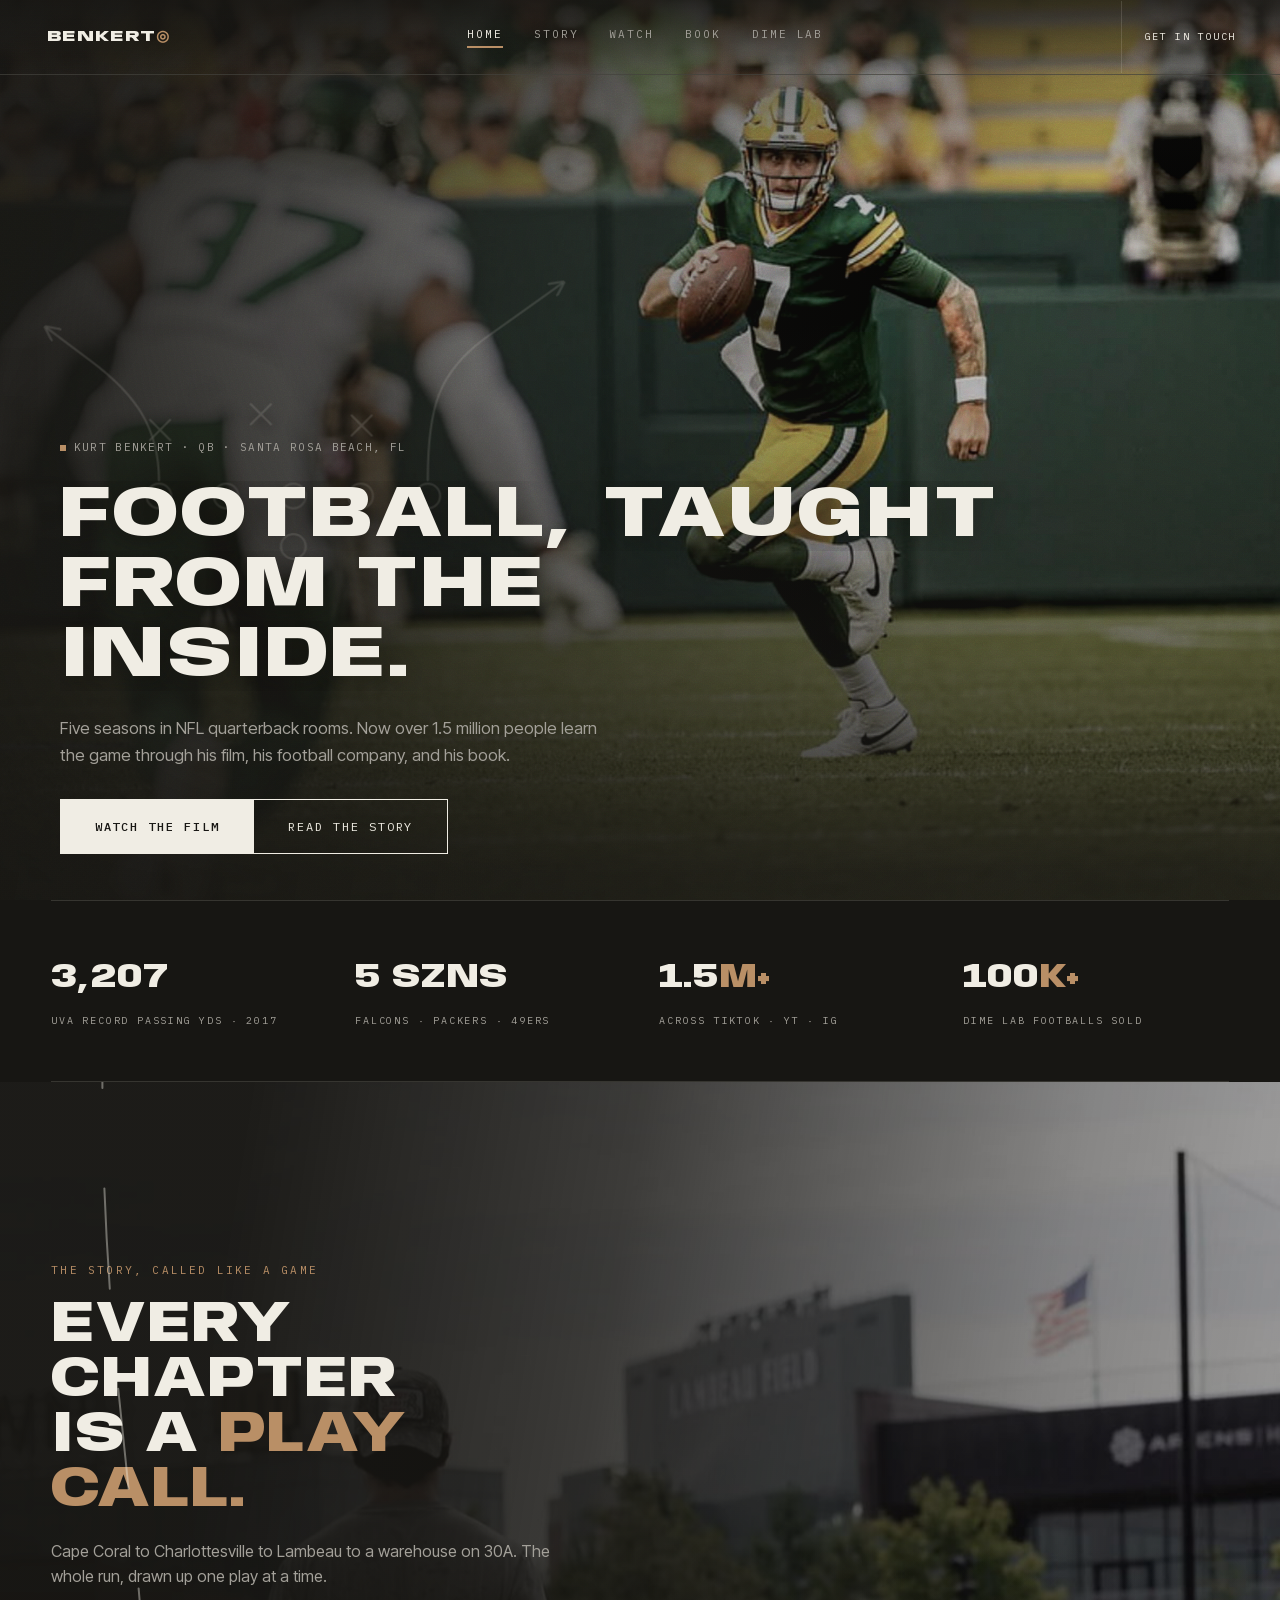
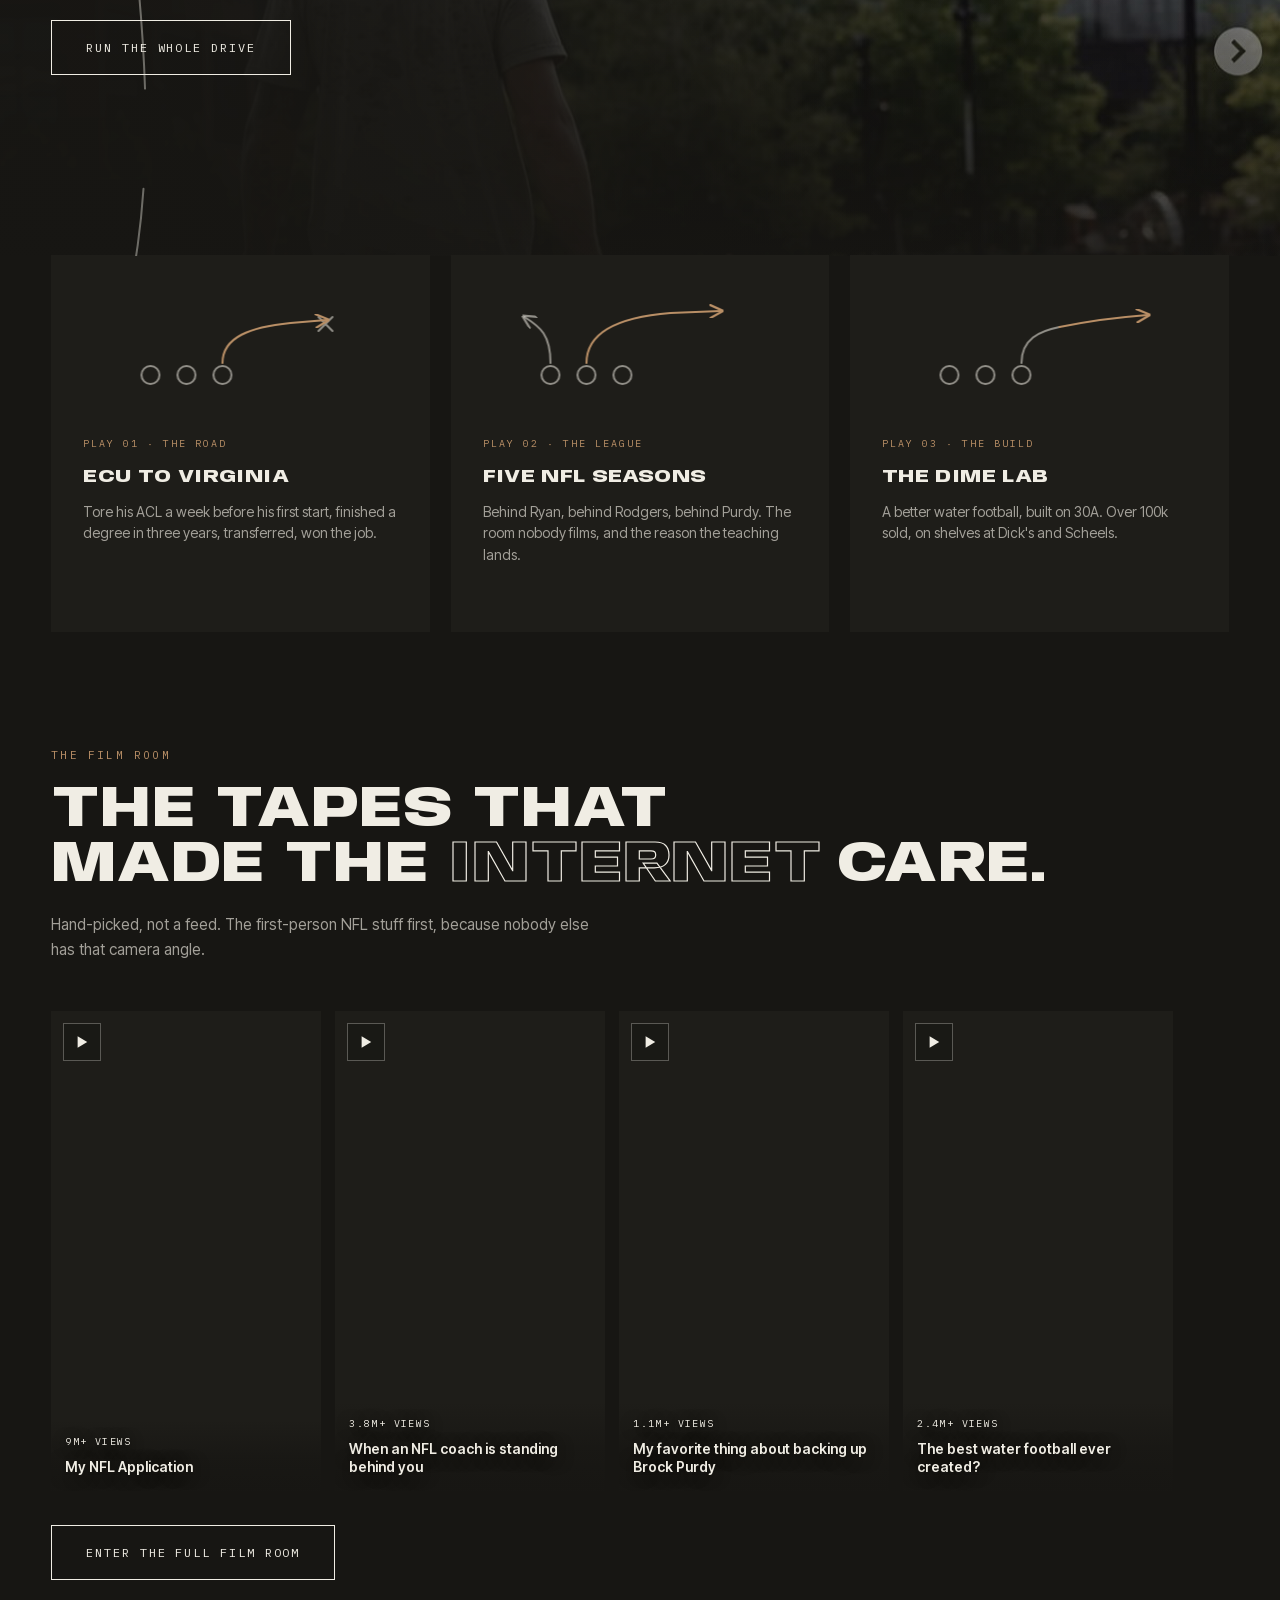
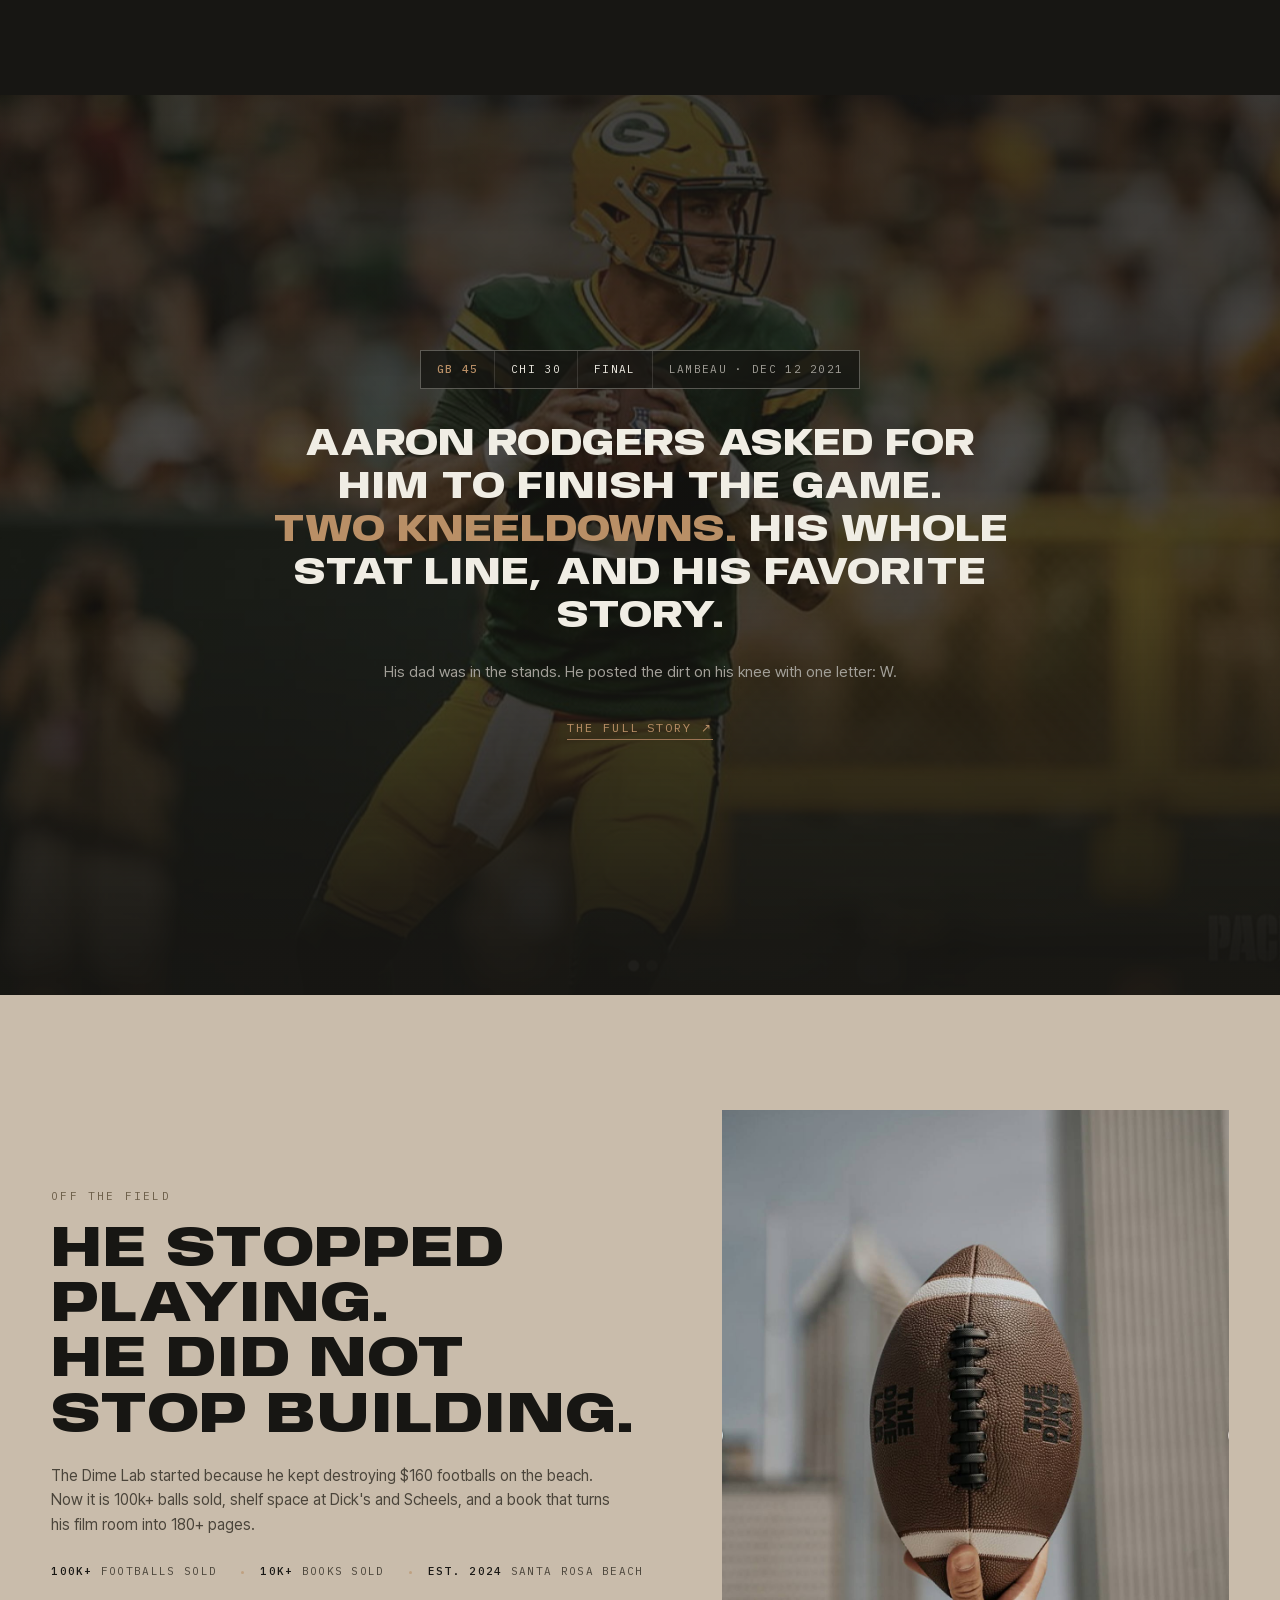
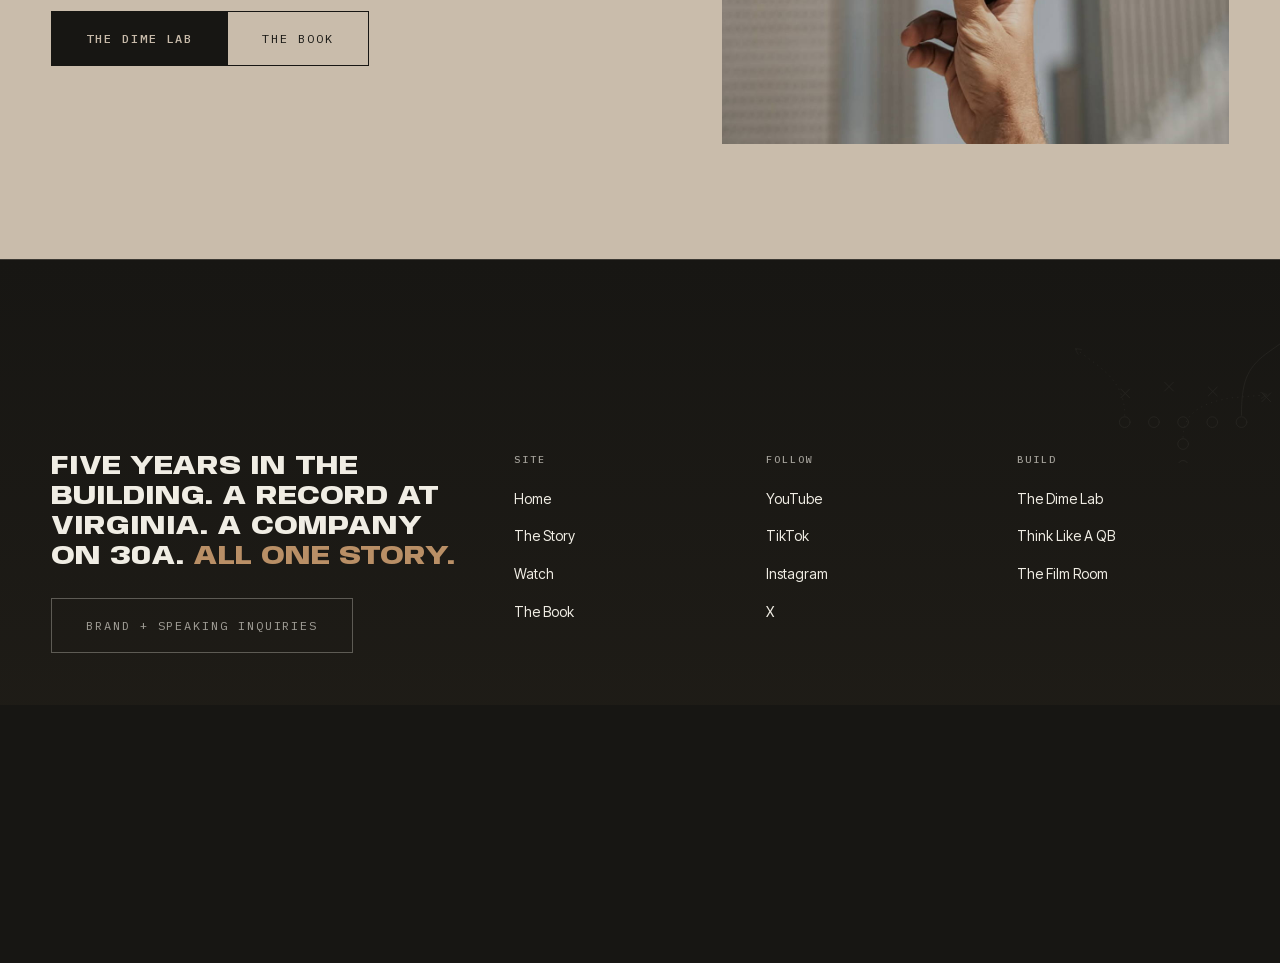
==== index.html @ 0acc965f "Initial commit: Kurt Benkert site Static site: home, story, watch, book, contact, dime-lab. Includes" ====
<!DOCTYPE html>
<html lang="en">
<head>
<meta charset="UTF-8">
<meta name="viewport" content="width=device-width, initial-scale=1.0">
<title>Kurt Benkert | Former NFL QB, Founder of The Dime Lab</title>
<meta name="description" content="Former NFL quarterback (Falcons, Packers, 49ers), founder of The Dime Lab, author of Think Like a Quarterback. Football, taught from the inside.">
<link rel="canonical" href="https://kurtbenkert.com/">
<meta property="og:type" content="website">
<meta property="og:site_name" content="Kurt Benkert">
<meta property="og:title" content="Kurt Benkert | Former NFL QB, Founder of The Dime Lab">
<meta property="og:description" content="Former NFL quarterback (Falcons, Packers, 49ers), founder of The Dime Lab, author of Think Like a Quarterback. Football, taught from the inside.">
<meta property="og:url" content="https://kurtbenkert.com/">
<meta property="og:image" content="https://kurtbenkert.com/img/packers-lambeau.jpg">
<meta name="twitter:card" content="summary_large_image">
<meta name="twitter:title" content="Kurt Benkert | Former NFL QB, Founder of The Dime Lab">
<meta name="twitter:description" content="Former NFL quarterback (Falcons, Packers, 49ers), founder of The Dime Lab, author of Think Like a Quarterback. Football, taught from the inside.">
<meta name="twitter:image" content="https://kurtbenkert.com/img/packers-lambeau.jpg">
<link rel="icon" type="image/svg+xml" href="favicon.svg">
<link rel="preload" href="img/hero-packers.jpg" as="image" fetchpriority="high" media="(min-width:901px)">
<link rel="preload" href="img/hero-packers-1000.jpg" as="image" fetchpriority="high" media="(max-width:900px)">
<link rel="preload" href="fonts/Anybody-300-900.woff2" as="font" type="font/woff2" crossorigin>
<link rel="preload" href="fonts/InterTight-400-600.woff2" as="font" type="font/woff2" crossorigin>
<link rel="stylesheet" href="fonts/fonts.css">
<link rel="stylesheet" href="css/main.css">
<script type="application/ld+json">
{
  "@context": "https://schema.org",
  "@type": "Person",
  "name": "Kurt Benkert",
  "url": "https://kurtbenkert.com/",
  "image": "https://kurtbenkert.com/img/hero-packers.jpg",
  "jobTitle": "Founder, The Dime Lab",
  "description": "Former NFL quarterback (Falcons, Packers, 49ers), founder of The Dime Lab, author of Think Like a Quarterback, and football creator with over 1.5 million followers.",
  "birthDate": "1995-07-17",
  "alumniOf": [
    {"@type": "CollegeOrUniversity", "name": "University of Virginia"},
    {"@type": "CollegeOrUniversity", "name": "East Carolina University"}
  ],
  "worksFor": {"@type": "Organization", "name": "The Dime Lab", "url": "https://thedimelab.com"},
  "sameAs": [
    "https://www.youtube.com/@KurtBenkert",
    "https://www.tiktok.com/@kurtbenkert",
    "https://www.instagram.com/kurtbenkert",
    "https://x.com/KurtBenkert",
    "https://en.wikipedia.org/wiki/Kurt_Benkert"
  ]
}
</script>
</head>
<body>

<nav class="navbar">
  <div class="nav-shell">
    <a class="brand" href="index.html">BENKERT<span>&#9678;</span></a>
    <div class="links"><a href="index.html" class="on">Home</a><a href="story.html">Story</a><a href="watch.html">Watch</a><a href="book.html">Book</a><a href="dime-lab.html">Dime Lab</a></div>
    <a class="cta" href="contact.html">Get In Touch</a>
    <button class="nav-burger" type="button" aria-label="Open menu" aria-expanded="false" aria-controls="mobile-menu"><span class="bt">Menu</span><span class="bars"><span class="bl"></span><span class="bl"></span></span></button>
  </div>
</nav>
<div class="mobile-menu" id="mobile-menu" aria-hidden="true">
  <div class="mm-glow" aria-hidden="true"></div>
  <svg class="mm-plays" viewBox="0 0 600 460" fill="none" stroke="rgba(240,237,228,.9)" stroke-width="2" stroke-linecap="round" aria-hidden="true">
    <circle cx="120" cy="300" r="10"/><circle cx="168" cy="300" r="10"/><circle cx="216" cy="300" r="10"/><circle cx="264" cy="300" r="10"/><circle cx="216" cy="344" r="10"/>
    <path d="M112,236 l16,16 M128,236 l-16,16"/><path d="M204,222 l16,16 M220,222 l-16,16"/><path d="M304,244 l16,16 M320,244 l-16,16"/>
    <path d="M264,286 C264,222 276,192 318,164 L392,116" marker-end="url(#arr)"/>
    <path d="M120,286 C120,240 100,212 62,182" marker-end="url(#arr)" stroke-dasharray="1 10"/>
    <path d="M216,330 C216,282 258,262 320,254 L400,248" marker-end="url(#arr)" stroke-dasharray="1 10"/>
  </svg>
  <div class="mm-head" aria-hidden="true"></div>
  <nav class="mm-nav" aria-label="Mobile">
    <a class="mm-link on" href="index.html"><span class="mm-i" style="--i:0"><i class="no">01</i><span class="tx">Home</span><span class="ar">&#8599;</span></span></a>
    <a class="mm-link" href="story.html"><span class="mm-i" style="--i:1"><i class="no">02</i><span class="tx">Story</span><span class="ar">&#8599;</span></span></a>
    <a class="mm-link" href="watch.html"><span class="mm-i" style="--i:2"><i class="no">03</i><span class="tx">Watch</span><span class="ar">&#8599;</span></span></a>
    <a class="mm-link" href="book.html"><span class="mm-i" style="--i:3"><i class="no">04</i><span class="tx">Book</span><span class="ar">&#8599;</span></span></a>
    <a class="mm-link" href="dime-lab.html"><span class="mm-i" style="--i:4"><i class="no">05</i><span class="tx">Dime Lab</span><span class="ar">&#8599;</span></span></a>
    <a class="mm-link" href="contact.html"><span class="mm-i" style="--i:5"><i class="no">06</i><span class="tx">Contact</span><span class="ar">&#8599;</span></span></a>
  </nav>
  <div class="mm-foot">
    <a class="mm-cta" href="contact.html">Brand + Speaking Inquiries <span>&#8594;</span></a>
    <div class="mm-social"><a href="https://www.youtube.com/@KurtBenkert" target="_blank" rel="noopener">YouTube</a><a href="https://www.tiktok.com/@kurtbenkert" target="_blank" rel="noopener">TikTok</a><a href="https://www.instagram.com/kurtbenkert" target="_blank" rel="noopener">Instagram</a><a href="https://x.com/KurtBenkert" target="_blank" rel="noopener">X</a></div>
    <span class="mm-loc">Santa Rosa Beach, FL</span>
  </div>
</div>


<svg width="0" height="0" style="position:absolute;" aria-hidden="true">
  <defs>
    <marker id="arr" viewBox="0 0 10 10" refX="8" refY="5" markerWidth="7" markerHeight="7" orient="auto-start-reverse">
      <path d="M0,0 L10,5 L0,10" fill="none" stroke="rgba(240,237,228,.55)" stroke-width="1.6" stroke-linecap="round"/>
    </marker>
    <marker id="arrHi" viewBox="0 0 10 10" refX="8" refY="5" markerWidth="7" markerHeight="7" orient="auto-start-reverse">
      <path d="M0,0 L10,5 L0,10" fill="none" stroke="#B98F66" stroke-width="1.6" stroke-linecap="round"/>
    </marker>
    <g id="xo-field">
      <circle cx="180" cy="300" r="11"/><circle cx="240" cy="300" r="11"/><circle cx="300" cy="300" r="11"/><circle cx="360" cy="300" r="11"/><circle cx="420" cy="300" r="11"/>
      <circle cx="300" cy="345" r="11"/><circle cx="300" cy="390" r="11"/>
      <path d="M172,232 l18,18 M190,232 l-18,18"/>
      <path d="M262,218 l18,18 M280,218 l-18,18"/>
      <path d="M352,228 l18,18 M370,228 l-18,18"/>
      <path d="M462,240 l18,18 M480,240 l-18,18"/>
      <path d="M562,180 l18,18 M580,180 l-18,18"/>
      <path d="M420,286 C420,220 430,190 470,160 L540,110" marker-end="url(#arr)"/>
      <path d="M180,286 C180,240 160,210 120,180 L80,150" marker-end="url(#arr)" stroke-dasharray="1 10"/>
      <path d="M300,331 C300,280 340,260 400,250 L470,244" marker-end="url(#arr)" stroke-dasharray="1 10"/>
    </g>
  </defs>
</svg>

<main>
<section class="hero home">
  <div class="bg"></div>
  <div class="scrim"></div>
  <div class="grain" aria-hidden="true"></div>
  
<svg class="plays" viewBox="0 0 1200 700" preserveAspectRatio="xMinYMid slice" fill="none" stroke="rgba(240,237,228,.55)" stroke-width="2" stroke-linecap="round" aria-hidden="true">
  <g opacity=".6" transform="translate(-40,150) scale(1.05)">
    <circle class="draw-o" style="animation-delay:.5s" cx="180" cy="300" r="11"/>
    <circle class="draw-o" style="animation-delay:.58s" cx="240" cy="300" r="11"/>
    <circle class="draw-o" style="animation-delay:.66s" cx="300" cy="300" r="11"/>
    <circle class="draw-o" style="animation-delay:.74s" cx="360" cy="300" r="11"/>
    <circle class="draw-o" style="animation-delay:.82s" cx="420" cy="300" r="11"/>
    <circle class="draw-o" style="animation-delay:.9s" cx="300" cy="345" r="11"/>
    <g class="draw-x" style="animation-delay:1s"><path pathLength="1" style="animation-delay:1s" d="M172,232 l18,18 M190,232 l-18,18"/></g>
    <g class="draw-x"><path pathLength="1" style="animation-delay:1.08s" d="M262,218 l18,18 M280,218 l-18,18"/></g>
    <g class="draw-x"><path pathLength="1" style="animation-delay:1.16s" d="M352,228 l18,18 M370,228 l-18,18"/></g>
    <path class="draw-rt" pathLength="1" style="animation-delay:1.25s" d="M420,286 C420,220 430,190 470,160 L540,110" marker-end="url(#arr)"/>
    <path class="draw-rt" pathLength="1" style="animation-delay:1.45s" d="M180,286 C180,240 160,210 120,180 L80,150" marker-end="url(#arr)" stroke-dasharray="1 0"/>
  </g>
</svg>
  <div class="inner">
    <div class="kicker-row chip-row fade-in d1">
      <span class="chip live"><span class="dot"></span> KURT BENKERT &middot; QB &middot; SANTA ROSA BEACH, FL</span>
    </div>
    <h1 class="hero-h">
      <span class="mask"><span>FOOTBALL, TAUGHT</span></span>
      <span class="mask"><span class="stroke">FROM THE</span></span>
      <span class="mask"><span>INSIDE.</span></span>
    </h1>
    <p class="sub fade-in d1">Five seasons in NFL quarterback rooms. Now over 1.5 million people learn the game through his film, his football company, and his book.</p>
    <div class="btn-pair fade-in d2">
      <a class="btn solid" href="watch.html" data-magnet>Watch The Film</a>
      <a class="btn" href="story.html">Read The Story</a>
    </div>
  </div>
</section>

<div class="wrap">
  <div class="statstrip">
    <div class="cell"><div class="v"><span data-count="3207">0</span></div><div class="k">UVA Record Passing YDS &middot; 2017</div></div>
    <div class="cell"><div class="v"><span data-count="5">0</span> SZNS</div><div class="k">Falcons &middot; Packers &middot; 49ers</div></div>
    <div class="cell"><div class="v"><span data-count="1.5" data-dec="1">0</span><span class="suf">M+</span></div><div class="k">Across TikTok &middot; YT &middot; IG</div></div>
    <div class="cell"><div class="v"><span data-count="100">0</span><span class="suf">K+</span></div><div class="k">Dime Lab Footballs Sold</div></div>
  </div>
</div>


<section class="photo-sect left" id="story-preview">
  <svg class="spine" viewBox="0 0 100 100" preserveAspectRatio="none" fill="none" aria-hidden="true">
    <path d="M8,0 C8,30 14,45 10,64 C7,74 8,86 8,100" stroke="rgba(240,237,228,.4)" stroke-width="2" stroke-linecap="round"/>
  </svg>
  <div class="bg" style="background-image:url('img/titletown.jpg');background-position:center 25%;"></div>
  <div class="scrim"></div>
  <div class="inner wrap">
    <div class="copy">
      <span class="kicker">THE STORY, CALLED LIKE A GAME</span>
      <h2 class="h2">EVERY CHAPTER<br>IS A <span class="lh">PLAY CALL.</span></h2>
      <p>Cape Coral to Charlottesville to Lambeau to a warehouse on 30A. The whole run, drawn up one play at a time.</p>
      <div class="btn-pair" style="margin-top:30px;"><a class="btn" href="story.html">Run The Whole Drive</a></div>
    </div>
  </div>
</section>

<div class="wrap" style="margin-top:-1px;">
  <div class="playcards">
    <a class="playcard" href="story.html#road">
      <svg viewBox="0 0 300 120" fill="none" stroke="rgba(240,237,228,.55)" stroke-width="2" stroke-linecap="round" aria-hidden="true">
        <circle class="pc-o" cx="60" cy="88" r="9"/><circle class="pc-o" style="animation-delay:.1s" cx="96" cy="88" r="9"/><circle class="pc-o" style="animation-delay:.2s" cx="132" cy="88" r="9"/>
        <path d="M228,30 l14,14 M242,30 l-14,14"/>
        <path class="pc-rt" pathLength="1" style="animation-delay:.3s" d="M132,76 C132,50 160,40 200,36 L236,33" marker-end="url(#arrHi)" stroke="#B98F66"/>
      </svg>
      <span class="no">PLAY 01 &middot; THE ROAD</span>
      <div class="t">ECU to Virginia</div>
      <div class="d">Tore his ACL a week before his first start, finished a degree in three years, transferred, won the job.</div>
      <span class="go">RUN IT &#8594;</span>
    </a>
    <a class="playcard" href="story.html#league">
      <svg viewBox="0 0 300 120" fill="none" stroke="rgba(240,237,228,.55)" stroke-width="2" stroke-linecap="round" aria-hidden="true">
        <circle class="pc-o" cx="60" cy="88" r="9"/><circle class="pc-o" style="animation-delay:.1s" cx="96" cy="88" r="9"/><circle class="pc-o" style="animation-delay:.2s" cx="132" cy="88" r="9"/>
        <path class="pc-rt" pathLength="1" style="animation-delay:.25s" d="M60,76 C60,48 50,40 34,30" marker-end="url(#arr)" stroke-dasharray="1 0"/>
        <path class="pc-rt" pathLength="1" style="animation-delay:.4s" d="M96,76 C96,44 130,30 180,26 L230,24" marker-end="url(#arrHi)" stroke="#B98F66"/>
      </svg>
      <span class="no">PLAY 02 &middot; THE LEAGUE</span>
      <div class="t">Five NFL Seasons</div>
      <div class="d">Behind Ryan, behind Rodgers, behind Purdy. The room nobody films, and the reason the teaching lands.</div>
      <span class="go">RUN IT &#8594;</span>
    </a>
    <a class="playcard" href="story.html#build">
      <svg viewBox="0 0 300 120" fill="none" stroke="rgba(240,237,228,.55)" stroke-width="2" stroke-linecap="round" aria-hidden="true">
        <circle class="pc-o" cx="60" cy="88" r="9"/><circle class="pc-o" style="animation-delay:.1s" cx="96" cy="88" r="9"/><circle class="pc-o" style="animation-delay:.2s" cx="132" cy="88" r="9"/>
        <path class="pc-rt" pathLength="1" style="animation-delay:.25s" d="M132,76 C132,52 150,44 170,40" stroke-dasharray="1 0"/>
        <path class="pc-rt" pathLength="1" style="animation-delay:.45s" d="M170,40 C200,34 230,30 258,28" marker-end="url(#arrHi)" stroke="#B98F66"/>
      </svg>
      <span class="no">PLAY 03 &middot; THE BUILD</span>
      <div class="t">The Dime Lab</div>
      <div class="d">A better water football, built on 30A. Over 100k sold, on shelves at Dick's and Scheels.</div>
      <span class="go">RUN IT &#8594;</span>
    </a>
  </div>
</div>

<section class="sect-pad" id="film-room">
  <div class="wrap">
    <span class="kicker">THE FILM ROOM</span>
    <h2 class="h2">THE TAPES THAT<br>MADE THE <span class="stroke">INTERNET</span> CARE.</h2>
    <p class="lede">Hand-picked, not a feed. The first-person NFL stuff first, because nobody else has that camera angle.</p>
    <div class="vidgrid shorts" style="margin-top:48px;">
      <a class="vidtile short" data-yt="BGsiK_5J71s" data-cursor="PLAY" href="https://www.youtube.com/watch?v=BGsiK_5J71s">
      <div class="thumb" style="background-image:url('https://i.ytimg.com/vi/BGsiK_5J71s/hq720.jpg');"></div>
      <div class="play"><svg viewBox="0 0 16 16" aria-hidden="true"><path d="M3 1.5v13l11-6.5z"/></svg></div>
      <div class="bar"><span class="t">My NFL Application</span><span class="tag">9M+ VIEWS</span></div>
    </a>
      <a class="vidtile short" data-yt="8xXJoVrEoig" data-cursor="PLAY" href="https://www.youtube.com/watch?v=8xXJoVrEoig">
      <div class="thumb" style="background-image:url('https://i.ytimg.com/vi/8xXJoVrEoig/hq720.jpg');"></div>
      <div class="play"><svg viewBox="0 0 16 16" aria-hidden="true"><path d="M3 1.5v13l11-6.5z"/></svg></div>
      <div class="bar"><span class="t">When an NFL coach is standing behind you</span><span class="tag">3.8M+ VIEWS</span></div>
    </a>
      <a class="vidtile short" data-yt="7N1LgZJ2HKM" data-cursor="PLAY" href="https://www.youtube.com/watch?v=7N1LgZJ2HKM">
      <div class="thumb" style="background-image:url('https://i.ytimg.com/vi/7N1LgZJ2HKM/hq720.jpg');"></div>
      <div class="play"><svg viewBox="0 0 16 16" aria-hidden="true"><path d="M3 1.5v13l11-6.5z"/></svg></div>
      <div class="bar"><span class="t">My favorite thing about backing up Brock Purdy</span><span class="tag">1.1M+ VIEWS</span></div>
    </a>
      <a class="vidtile short" data-yt="seOgrQ6HEJg" data-cursor="PLAY" href="https://www.youtube.com/watch?v=seOgrQ6HEJg">
      <div class="thumb" style="background-image:url('https://i.ytimg.com/vi/seOgrQ6HEJg/hq720.jpg');"></div>
      <div class="play"><svg viewBox="0 0 16 16" aria-hidden="true"><path d="M3 1.5v13l11-6.5z"/></svg></div>
      <div class="bar"><span class="t">The best water football ever created?</span><span class="tag">2.4M+ VIEWS</span></div>
    </a>
    </div>
    <div class="btn-pair" style="margin-top:34px;"><a class="btn" href="watch.html">Enter The Full Film Room</a></div>
  </div>
</section>

<section class="moment" id="lambeau">
  <div class="bg" style="background-image:url('img/packers-lambeau.jpg');"></div>
  <div class="scrim"></div>
  <div class="inner">
    <div class="scorebug" data-typebug>
      <div class="win">GB 45</div><div>CHI 30</div><div>FINAL</div><div style="color:var(--chalk-dim);">LAMBEAU &middot; DEC 12 2021</div>
    </div>
    <div class="line" data-rv>AARON RODGERS ASKED FOR HIM TO FINISH THE GAME.<br><span class="lh">TWO KNEELDOWNS.</span> HIS WHOLE STAT LINE, AND HIS FAVORITE STORY.</div>
    <div class="after" data-rv>His dad was in the stands. He posted the dirt on his knee with one letter: W.</div>
    <a class="textlink" href="story.html#league" data-rv>The Full Story &#8599;</a>
  </div>
</section>

<section class="stone-sect sect-pad" id="builder">
  <div class="wrap">
    <div class="grid2">
      <div>
        <span class="kicker">OFF THE FIELD</span>
        <h2 class="h2">HE STOPPED PLAYING.<br>HE DID NOT STOP BUILDING.</h2>
        <p class="lede">The Dime Lab started because he kept destroying $160 footballs on the beach. Now it is 100k+ balls sold, shelf space at Dick's and Scheels, and a book that turns his film room into 180+ pages.</p>
        <div class="chip-row" style="margin:26px 0 30px;">
          <span class="chip"><b>100K+</b> FOOTBALLS SOLD</span>
          <span class="chip"><b>10K+</b> BOOKS SOLD</span>
          <span class="chip"><b>EST. 2024</b> SANTA ROSA BEACH</span>
        </div>
        <div class="btn-pair">
          <a class="btn solid" href="dime-lab.html">The Dime Lab</a>
          <a class="btn" href="book.html">The Book</a>
        </div>
      </div>
      <div class="ph" style="background-image:url('img/ball-skyline.jpg');"></div>
    </div>
  </div>
</section>
</main>

<footer class="foot">
  <svg class="bgplays" viewBox="0 0 1200 500" preserveAspectRatio="xMidYMid slice" fill="none" stroke="#F0EDE4" stroke-width="2" stroke-linecap="round" aria-hidden="true"><g transform="translate(600,40) scale(1.2)"><use href="#xo-field"/></g></svg>
  <div class="wrap">
    <div class="foot-grid">
      <div>
        <div class="pitch">FIVE YEARS IN THE BUILDING. A RECORD AT VIRGINIA. A COMPANY ON 30A. <span>ALL ONE STORY.</span></div>
        <div class="btn-pair" style="margin-top:26px;"><a class="btn ghost" href="contact.html">Brand + Speaking Inquiries</a></div>
      </div>
      <div><h4>Site</h4><ul>
        <li><a href="index.html">Home</a></li><li><a href="story.html">The Story</a></li>
        <li><a href="watch.html">Watch</a></li><li><a href="book.html">The Book</a></li>
      </ul></div>
      <div><h4>Follow</h4><ul><li><a href="https://www.youtube.com/@KurtBenkert" target="_blank" rel="noopener">YouTube</a></li><li><a href="https://www.tiktok.com/@kurtbenkert" target="_blank" rel="noopener">TikTok</a></li><li><a href="https://www.instagram.com/kurtbenkert" target="_blank" rel="noopener">Instagram</a></li><li><a href="https://x.com/KurtBenkert" target="_blank" rel="noopener">X</a></li></ul></div>
      <div><h4>Build</h4><ul>
        <li><a href="dime-lab.html">The Dime Lab</a></li>
        <li><a href="book.html">Think Like A QB</a></li>
        <li><a href="watch.html">The Film Room</a></li>
      </ul></div>
    </div>
  </div>
  </footer>
<div class="foot-mark-space" aria-hidden="true"></div>
<div class="foot-mark">
<div class="yardline" style="border-bottom:none;" aria-hidden="true"><div class="marks"><span>10</span><span>20</span><span>30</span><span>40</span><span>50</span><span>40</span><span>30</span><span>20</span><span>10</span></div></div>
  <div class="wordmark">BENKERT<span>&#9678;</span></div>
  <div class="wrap">
    <div class="foot-bottom">
      <span class="mono">&copy; 2026 KURT BENKERT &middot; ALL RIGHTS RESERVED</span>
      <span class="mono">SITE BY <a href="https://ryderschilling.com">RYDER SCHILLING</a></span>
    </div>
  </div>
</div>
<script src="js/gsap.min.js"></script>
<script src="js/ScrollTrigger.min.js"></script>
<script src="js/lenis.min.js"></script>
<script src="js/main.js"></script>
</body>
</html>
---- fonts/fonts.css ----
@font-face {
  font-family: 'Anybody';
  font-style: normal;
  font-weight: 300 900;
  font-stretch: 50% 150%;
  font-display: swap;
  src: url(../fonts/Anybody-300-900.woff2) format('woff2');
  unicode-range: U+0000-00FF, U+0131, U+0152-0153, U+02BB-02BC, U+02C6, U+02DA, U+02DC, U+0304, U+0308, U+0329, U+2000-206F, U+20AC, U+2122, U+2191, U+2193, U+2212, U+2215, U+FEFF, U+FFFD;
}
@font-face {
  font-family: 'IBM Plex Mono';
  font-style: normal;
  font-weight: 400;
  font-display: swap;
  src: url(../fonts/IBMPlexMono-400.woff2) format('woff2');
  unicode-range: U+0000-00FF, U+0131, U+0152-0153, U+02BB-02BC, U+02C6, U+02DA, U+02DC, U+0304, U+0308, U+0329, U+2000-206F, U+20AC, U+2122, U+2191, U+2193, U+2212, U+2215, U+FEFF, U+FFFD;
}
@font-face {
  font-family: 'IBM Plex Mono';
  font-style: normal;
  font-weight: 500;
  font-display: swap;
  src: url(../fonts/IBMPlexMono-500.woff2) format('woff2');
  unicode-range: U+0000-00FF, U+0131, U+0152-0153, U+02BB-02BC, U+02C6, U+02DA, U+02DC, U+0304, U+0308, U+0329, U+2000-206F, U+20AC, U+2122, U+2191, U+2193, U+2212, U+2215, U+FEFF, U+FFFD;
}
@font-face {
  font-family: 'Inter Tight';
  font-style: normal;
  font-weight: 400 600;
  font-display: swap;
  src: url(../fonts/InterTight-400-600.woff2) format('woff2');
  unicode-range: U+0000-00FF, U+0131, U+0152-0153, U+02BB-02BC, U+02C6, U+02DA, U+02DC, U+0304, U+0308, U+0329, U+2000-206F, U+20AC, U+2122, U+2191, U+2193, U+2212, U+2215, U+FEFF, U+FFFD;
}
---- css/main.css ----
/* ============================================================
   kurtbenkert.com · design system
   palette sampled from the Chicago shoot · chalk + stone + leather
   built by Ryder Schilling
   ============================================================ */

:root{
  --ink-0:#171613;
  --ink-1:#1E1D19;
  --ink-2:#26241F;
  --board:#20211C;
  --stone:#C9BCAB;
  --stone-deep:#A99C89;
  --leather:#9C7454;
  --leather-hi:#B98F66;
  --chalk:#F0EDE4;
  --chalk-dim:#A3A099;
  --line:rgba(240,237,228,.14);
  --line-strong:rgba(240,237,228,.3);
  --chalkline:rgba(240,237,228,.55);
  --mono:'IBM Plex Mono',monospace;
  --body:'Inter Tight',sans-serif;
  --disp:'Anybody',sans-serif;
  --ease:cubic-bezier(.16,1,.3,1);
  --nav-bar:74px;
  --nav-bar-sm:60px;
  --nav-gap:clamp(14px,1.9vw,26px);
  --nav-h:calc(var(--nav-bar) + (var(--nav-gap) * 2));
}

*{margin:0;padding:0;box-sizing:border-box;}
html{scroll-behavior:smooth;overflow-x:clip;}
html.lenis{scroll-behavior:auto;}
body{background:var(--ink-0);color:var(--chalk);font-family:var(--body);font-size:16px;line-height:1.6;-webkit-font-smoothing:antialiased;overflow-x:clip;}
img{display:block;max-width:100%;height:auto;}
a{color:inherit;text-decoration:none;}
::selection{background:var(--leather);color:var(--ink-0);}

.wrap{max-width:1280px;margin:0 auto;padding:0 clamp(20px,4vw,56px);}
.mono{font-family:var(--mono);font-size:11px;letter-spacing:.14em;text-transform:uppercase;}
.display{font-family:var(--disp);font-variation-settings:'wdth' 125;font-weight:850;text-transform:uppercase;line-height:.95;}

/* ---------- reveals (IO adds .in) ---------- */
[data-rv]{opacity:0;transform:translateY(28px);transition:opacity .9s var(--ease),transform .9s var(--ease);}
[data-rv].in{opacity:1;transform:none;}
@media (prefers-reduced-motion: reduce){
  [data-rv]{opacity:1;transform:none;transition:none;}
  *{animation-duration:.001s !important;animation-delay:0s !important;}
}

/* ---------- chips: plain text, no box. borders live on buttons only. ---------- */
.chip{display:inline-flex;align-items:center;gap:8px;border:0;padding:0;font-family:var(--mono);font-size:11px;letter-spacing:.12em;text-transform:uppercase;color:var(--chalk-dim);background:none;}
.chip b{color:var(--chalk);font-weight:500;}
.chip .dot{width:6px;height:6px;background:var(--leather-hi);}
.chip.live .dot{animation:blink 1.4s steps(1) infinite;}
@keyframes blink{50%{opacity:.15;}}
/* separator so a run of chips still reads as separate facts. It hangs off the
   END of the preceding chip, never the start of the next one, so a wrap does
   not orphan a dot at the head of line 2. */
.chip-row{display:flex;align-items:center;flex-wrap:wrap;gap:10px 0;}
.chip-row .chip:not(:last-child)::after{content:"";width:3px;height:3px;border-radius:50%;background:var(--leather-hi);opacity:.6;margin:0 16px;flex:none;}
/* link rows (socials) get no auto separator: the ::after would sit inside the
   anchor and pick up its underline. */
.chip-row.links .chip::after{display:none;}
.chip-row.links{gap:10px 26px;}
a.chip{color:var(--chalk);border-bottom:1px solid var(--line-strong);padding-bottom:3px;transition:color .2s,border-color .2s;}
a.chip:hover{color:var(--leather-hi);border-color:var(--leather-hi);}
@media (max-width:640px){
  /* stacked reads cleaner than a wrapped run at phone width */
  .chip-row{flex-direction:column;align-items:flex-start;gap:9px;}
  .chip-row .chip:not(:last-child)::after{display:none;}
  .chip-row.links{flex-direction:row;flex-wrap:wrap;}
}

/* ---------- buttons ---------- */
.btn{position:relative;display:inline-block;border:1px solid var(--chalk);padding:17px 34px;font-family:var(--mono);font-size:12px;letter-spacing:.16em;text-transform:uppercase;color:var(--chalk);background:transparent;cursor:pointer;overflow:hidden;transition:color .25s var(--ease),border-color .25s var(--ease);}
.btn::before{content:"";position:absolute;inset:0;background:var(--chalk);transform:scaleX(0);transform-origin:left;transition:transform .3s var(--ease);z-index:-1;}
.btn:hover{color:var(--ink-0);}
.btn:hover::before{transform:scaleX(1);}
.btn{z-index:0;}
.btn.solid{background:var(--chalk);border-color:var(--chalk);color:var(--ink-0);font-weight:500;}
.btn.solid::before{background:var(--leather-hi);}
.btn.solid:hover{border-color:var(--leather-hi);color:var(--ink-0);}
.btn.ghost{border-color:var(--line-strong);color:var(--chalk-dim);}
.btn.ghost:hover{border-color:var(--chalk);color:var(--ink-0);}
.btn-pair{display:inline-flex;flex-wrap:wrap;}
.btn-pair .btn + .btn{margin-left:-1px;}
.textlink{font-family:var(--mono);font-size:12px;letter-spacing:.16em;text-transform:uppercase;color:var(--leather-hi);border-bottom:1px solid var(--leather);padding-bottom:4px;transition:color .2s,border-color .2s;}
.textlink:hover{color:var(--chalk);border-color:var(--chalk);}

/* ---------- nav: floating bar ---------- */
.navbar{position:fixed;top:0;left:0;right:0;z-index:60;padding:0;pointer-events:none;border-bottom:1px solid var(--line);background:linear-gradient(180deg,rgba(23,22,19,.66),rgba(23,22,19,0));transition:transform .66s cubic-bezier(.16,1,.3,1),opacity .34s var(--ease),padding .55s var(--ease),background .45s var(--ease),border-color .45s var(--ease);}
.navbar.hidden{transform:translateY(calc(-100% - 14px));opacity:0;transition:transform .52s cubic-bezier(.5,0,.75,.2),opacity .3s var(--ease) .06s,padding .55s var(--ease),background .45s var(--ease),border-color .45s var(--ease);}
.nav-shell{pointer-events:auto;position:relative;display:flex;align-items:center;justify-content:space-between;gap:10px;height:var(--nav-bar);max-width:1240px;margin:0 auto;padding-left:clamp(16px,2vw,26px);border:1px solid transparent;background:transparent;box-shadow:none;transition:background .45s var(--ease),border-color .45s var(--ease),box-shadow .45s var(--ease),max-width .55s var(--ease),height .55s var(--ease);}
@supports (backdrop-filter:blur(2px)){ .navbar.scrolled .nav-shell{backdrop-filter:blur(20px) saturate(1.02) brightness(.82);} }
.navbar.scrolled{padding:var(--nav-gap) clamp(12px,3vw,34px);background:transparent;border-bottom-color:transparent;}
.navbar.scrolled .nav-shell{height:var(--nav-bar-sm);background:rgba(18,17,15,.93);border-color:var(--line-strong);box-shadow:0 18px 46px rgba(0,0,0,.5);max-width:1120px;}
body.menu-open .navbar{background:transparent;border-bottom-color:transparent;}
body.menu-open .navbar .nav-shell{background:transparent;border-color:transparent;box-shadow:none;backdrop-filter:none;}
body.menu-open .nav-burger{border-left-color:transparent;}
body.menu-open .navbar{transform:none;}

.navbar .brand{font-family:var(--disp);font-variation-settings:'wdth' 140;font-weight:850;font-size:15px;letter-spacing:.06em;text-transform:uppercase;white-space:nowrap;}
.navbar .brand span{color:var(--leather-hi);display:inline-block;transition:transform .5s var(--ease);}
.navbar .brand:hover span{transform:rotate(180deg);}
.navbar .links{display:flex;align-items:center;gap:clamp(20px,2.4vw,34px);}
.navbar .links a{font-family:var(--mono);font-size:11px;letter-spacing:.18em;text-transform:uppercase;color:var(--chalk-dim);position:relative;padding-bottom:5px;transition:color .2s;}
.navbar .links a::after{content:"";position:absolute;left:0;bottom:0;width:100%;height:2px;background:var(--leather-hi);transform:scaleX(0);transform-origin:right;transition:transform .35s var(--ease);}
.navbar .links a:hover{color:var(--chalk);}
.navbar .links a:hover::after{transform:scaleX(1);transform-origin:left;}
.navbar .links a.on{color:var(--chalk);}
.navbar .links a.on::after{transform:scaleX(1);}
.navbar .cta{align-self:stretch;display:flex;align-items:center;position:relative;overflow:hidden;z-index:0;border-left:1px solid var(--line);padding:0 clamp(16px,1.8vw,26px);font-family:var(--mono);font-size:10px;letter-spacing:.16em;text-transform:uppercase;color:var(--chalk);white-space:nowrap;transition:color .28s var(--ease);}
.navbar .cta::before{content:"";position:absolute;inset:0;background:var(--chalk);transform:scaleY(0);transform-origin:bottom;transition:transform .34s var(--ease);z-index:-1;}
.navbar .cta:hover{color:var(--ink-0);}
.navbar .cta:hover::before{transform:scaleY(1);}

/* burger */
.nav-burger{display:none;align-items:center;gap:10px;align-self:stretch;background:none;border:0;border-left:1px solid var(--line);padding:0 18px;cursor:pointer;color:var(--chalk);-webkit-tap-highlight-color:transparent;}
.nav-burger .bl{display:block;width:22px;height:1.5px;background:var(--chalk);transition:transform .45s var(--ease),width .45s var(--ease),opacity .3s;}
.nav-burger .bars{display:flex;flex-direction:column;gap:6px;align-items:flex-end;}
.nav-burger .bl:nth-child(2){width:14px;}
.nav-burger:hover .bl:nth-child(2){width:22px;}
.nav-burger .bt{font-family:var(--mono);font-size:10px;letter-spacing:.16em;text-transform:uppercase;color:var(--chalk-dim);}
body.menu-open .nav-burger .bl{width:22px;}
body.menu-open .nav-burger .bl:nth-child(1){transform:translateY(3.75px) rotate(45deg);}
body.menu-open .nav-burger .bl:nth-child(2){transform:translateY(-3.75px) rotate(-45deg);}

/* ---------- full-screen menu ---------- */
.mobile-menu{position:fixed;inset:0;z-index:55;background:var(--ink-0);display:flex;flex-direction:column;justify-content:space-between;overflow:hidden;-webkit-clip-path:inset(0 0 100% 0);clip-path:inset(0 0 100% 0);visibility:hidden;pointer-events:none;transition:clip-path .8s var(--ease),-webkit-clip-path .8s var(--ease),visibility 0s .8s;}
body.menu-open .mobile-menu{-webkit-clip-path:inset(0 0 0 0);clip-path:inset(0 0 0 0);visibility:visible;pointer-events:auto;transition:clip-path .8s var(--ease),-webkit-clip-path .8s var(--ease),visibility 0s;}
.mobile-menu .mm-plays{position:absolute;right:-22%;top:2%;width:106%;height:auto;opacity:0;pointer-events:none;transition:opacity .9s var(--ease) .25s;}
body.menu-open .mobile-menu .mm-plays{opacity:.09;}
.mobile-menu .mm-glow{position:absolute;left:-30%;bottom:-30%;width:90vw;height:90vw;background:radial-gradient(circle,rgba(185,143,102,.16),transparent 66%);pointer-events:none;}
.mm-head{height:calc(var(--nav-bar) + (var(--nav-gap) * 2));flex:none;}
.mm-nav{position:relative;z-index:2;padding:0 clamp(24px,7vw,40px);}
.mm-link{display:block;border-top:1px solid var(--line);overflow:hidden;}
.mm-link:last-of-type{border-bottom:1px solid var(--line);}
.mm-i{display:flex;align-items:center;gap:16px;padding:clamp(13px,2.6vw,18px) 0;transform:translateY(105%);opacity:0;transition:transform .8s var(--ease),opacity .6s var(--ease),color .25s;transition-delay:calc(.1s + (var(--i,0) * .055s));}
body.menu-open .mm-i{transform:none;opacity:1;}
.mm-i .no{font-family:var(--mono);font-style:normal;font-size:10px;letter-spacing:.18em;color:var(--leather-hi);width:22px;flex:none;}
.mm-i .tx{font-family:var(--disp);font-variation-settings:'wdth' 122;font-weight:850;text-transform:uppercase;font-size:clamp(30px,10vw,52px);line-height:.94;letter-spacing:.01em;transition:transform .45s var(--ease);}
.mm-i .ar{margin-left:auto;font-family:var(--mono);font-size:14px;color:var(--leather-hi);opacity:0;transform:translateX(-10px);transition:opacity .35s var(--ease),transform .35s var(--ease);}
.mm-link.on .tx{color:var(--leather-hi);}
.mm-link.on .ar,.mm-link:active .ar{opacity:1;transform:none;}
@media (hover:hover){ .mm-link:hover .tx{transform:translateX(10px);} .mm-link:hover .ar{opacity:1;transform:none;} }
.mm-foot{position:relative;z-index:2;padding:0 clamp(24px,7vw,40px) clamp(28px,7vw,44px);opacity:0;transform:translateY(18px);transition:opacity .7s var(--ease) .42s,transform .7s var(--ease) .42s;}
body.menu-open .mm-foot{opacity:1;transform:none;}
.mm-foot .mm-cta{display:flex;align-items:center;justify-content:space-between;gap:14px;border:1px solid var(--chalk);padding:16px 20px;margin-bottom:22px;font-family:var(--mono);font-size:11px;letter-spacing:.16em;text-transform:uppercase;color:var(--chalk);}
.mm-foot .mm-social{display:flex;flex-wrap:wrap;gap:8px 22px;font-family:var(--mono);font-size:11px;letter-spacing:.14em;text-transform:uppercase;color:var(--chalk-dim);}
.mm-foot .mm-social a{transition:color .2s;}
.mm-foot .mm-social a:hover{color:var(--leather-hi);}
.mm-foot .mm-loc{display:block;margin-top:18px;font-family:var(--mono);font-size:10px;letter-spacing:.2em;text-transform:uppercase;color:rgba(240,237,228,.35);}

/* ---------- hero ---------- */
.hero{position:relative;height:100svh;min-height:560px;display:flex;align-items:flex-end;overflow:hidden;background:var(--ink-1);padding:0 clamp(12px,3vw,34px);}
.hero .bg{position:absolute;inset:-6% 0;background-size:cover;background-position:center 18%;will-change:transform;}
.hero .scrim{position:absolute;inset:0;background:
  linear-gradient(99deg,rgba(23,22,19,.95) 12%,rgba(23,22,19,.55) 52%,rgba(23,22,19,.12) 100%),
  linear-gradient(0deg,rgba(23,22,19,.92) 6%,transparent 48%);}
.hero .plays{position:absolute;inset:0;z-index:1;opacity:.42;pointer-events:none;}
.hero .inner{position:relative;z-index:2;width:100%;max-width:1240px;margin:0 auto;padding:clamp(22px,3.6vw,52px) clamp(16px,2vw,26px);padding-top:calc(var(--nav-h) + 16px);}
.kicker-row{display:flex;gap:10px;flex-wrap:wrap;margin-bottom:clamp(14px,1.9vw,24px);}

/* story hero: photo sits higher in the frame, lifted a touch */
.hero.story .bg{background-position:center 56%;filter:brightness(1.16) saturate(.96) contrast(1.02);}
.hero.story .scrim{background:
  linear-gradient(99deg,rgba(23,22,19,.9) 8%,rgba(23,22,19,.44) 46%,rgba(23,22,19,.08) 100%),
  linear-gradient(0deg,rgba(23,22,19,.88) 4%,rgba(23,22,19,.22) 40%,transparent 66%),
  linear-gradient(180deg,rgba(23,22,19,.5) 0%,transparent 22%);}
@media (max-width:900px){ .hero.story .bg{background-position:center 48%;} }

/* home hero: Lambeau scramble, copy left over the out-of-focus side */
.hero.home .bg{background-image:url('../img/hero-packers.jpg');background-position:58% 45%;filter:saturate(.92) contrast(1.03);}
.hero.home .scrim{background:
  linear-gradient(99deg,rgba(23,22,19,.94) 6%,rgba(23,22,19,.72) 33%,rgba(23,22,19,.28) 66%,rgba(23,22,19,.06) 100%),
  linear-gradient(0deg,rgba(23,22,19,.9) 3%,rgba(23,22,19,.3) 40%,transparent 64%),
  linear-gradient(180deg,rgba(23,22,19,.55) 0%,transparent 24%);}
.hero.home .grain{position:absolute;inset:0;z-index:1;pointer-events:none;opacity:.5;mix-blend-mode:overlay;background-image:url("data:image/svg+xml,%3Csvg xmlns='http://www.w3.org/2000/svg' width='140' height='140'%3E%3Cfilter id='n'%3E%3CfeTurbulence type='fractalNoise' baseFrequency='.85' numOctaves='3'/%3E%3C/filter%3E%3Crect width='140' height='140' filter='url(%23n)' opacity='.34'/%3E%3C/svg%3E");}

@media (max-height:760px){ h1.hero-h,.hero-h{font-size:clamp(32px,4.6vw,64px);} .hero .sub{font-size:15px;} }
h1.hero-h,.hero-h{text-shadow:0 2px 34px rgba(23,22,19,.55);font-family:var(--disp);font-variation-settings:'wdth' 126;font-weight:850;text-transform:uppercase;font-size:clamp(34px,5.6vw,88px);line-height:.98;letter-spacing:.01em;}
.hero-h .stroke{-webkit-text-stroke:1.5px var(--chalk);color:transparent;}
/* RULE: outline letterforms only over a flat background. On a photo they
   disappear into the image, so any headline sitting on a photo goes solid. */
.hero .stroke,.photo-sect .stroke,.moment .stroke{-webkit-text-stroke:0;color:var(--chalk);}
.hero .sub{color:var(--chalk-dim);max-width:540px;font-size:clamp(15px,1.3vw,18px);margin:clamp(16px,1.9vw,24px) 0 clamp(20px,2.4vw,30px);}

/* mask-rise, pure CSS so it never gates content */
.mask{display:block;overflow:hidden;}
.mask > span{display:block;transform:translateY(112%);animation:rise 1s var(--ease) forwards;}
.mask:nth-child(2) > span{animation-delay:.12s;}
.mask:nth-child(3) > span{animation-delay:.24s;}
@keyframes rise{to{transform:none;}}
.fade-in{opacity:0;animation:fadeIn .8s var(--ease) forwards;}
.fade-in.d1{animation-delay:.5s;}
.fade-in.d2{animation-delay:.7s;}
@keyframes fadeIn{to{opacity:1;}}

/* hero chalk play, self-drawing via CSS */
.draw-o{transform-origin:center;transform-box:fill-box;transform:scale(0);animation:popO .35s var(--ease) forwards;}
.draw-x path{stroke-dasharray:1;stroke-dashoffset:1;animation:drawLine .3s ease-out forwards;}
.draw-rt{stroke-dasharray:1;stroke-dashoffset:1;animation:drawLine .9s ease-out forwards;}
@keyframes popO{to{transform:scale(1);}}
@keyframes drawLine{to{stroke-dashoffset:0;}}

/* ---------- sections ---------- */
section{position:relative;}
.sect-pad{padding:clamp(72px,9vw,140px) 0;}
.kicker{font-family:var(--mono);font-size:11px;letter-spacing:.2em;text-transform:uppercase;color:var(--leather-hi);display:block;margin-bottom:18px;}
.h2{font-family:var(--disp);font-variation-settings:'wdth' 124;font-weight:850;text-transform:uppercase;font-size:clamp(30px,4.4vw,62px);line-height:.98;}
.h2 .lh{color:var(--leather-hi);}
.h2 .stroke{-webkit-text-stroke:1.2px var(--chalk);color:transparent;}
.lede{color:var(--chalk-dim);max-width:560px;margin-top:20px;font-size:clamp(15px,1.2vw,17px);}

/* stat strip: whitespace instead of a bordered table */
.statstrip{display:grid;grid-template-columns:repeat(4,1fr);gap:clamp(20px,3vw,48px);padding:clamp(34px,4vw,52px) 0;border-top:1px solid var(--line);border-bottom:1px solid var(--line);}
.statstrip .cell{padding:0;}
.statstrip .v{font-family:var(--disp);font-variation-settings:'wdth' 120;font-weight:850;font-size:clamp(24px,2.6vw,38px);text-transform:uppercase;}
.statstrip .v .suf{color:var(--leather-hi);}
.statstrip .k{font-family:var(--mono);font-size:10px;letter-spacing:.18em;text-transform:uppercase;color:var(--chalk-dim);margin-top:8px;}

/* photo story section */
.photo-sect{position:relative;min-height:86vh;display:flex;align-items:center;overflow:hidden;background:var(--ink-1);}
.photo-sect .bg{position:absolute;inset:-6% 0;background-size:cover;background-position:center;will-change:transform;}
.photo-sect .scrim{position:absolute;inset:0;}
/* directional scrim + a flat floor, so live copy always clears the photo */
.photo-sect.left .scrim{background:linear-gradient(99deg,rgba(23,22,19,.97) 18%,rgba(23,22,19,.78) 46%,rgba(23,22,19,.34) 78%,rgba(23,22,19,.16) 100%),linear-gradient(0deg,rgba(23,22,19,.8) 0%,transparent 40%),rgba(23,22,19,.22);}
.photo-sect.right .scrim{background:linear-gradient(-99deg,rgba(23,22,19,.97) 18%,rgba(23,22,19,.78) 46%,rgba(23,22,19,.34) 78%,rgba(23,22,19,.16) 100%),linear-gradient(0deg,rgba(23,22,19,.8) 0%,transparent 40%),rgba(23,22,19,.22);}
.photo-sect .inner{position:relative;z-index:2;width:100%;}
.photo-sect .copy{max-width:520px;padding:clamp(72px,10vw,140px) 0;}
.photo-sect.right .copy{margin-left:auto;}
.photo-sect .copy p{color:var(--chalk-dim);margin-top:20px;}
/* THE BUILD: the EA-set photo itself, full bleed edge to edge under the overlay.
   Nothing invented, nothing knocked out. */
/* portrait art in a landscape box has no horizontal slack under `cover`, so size
   it a touch wider than the box and pin it right to nudge him left. */
.photo-sect.build{--set-pos:100% 30%;--set-size:120% auto;}
.photo-sect.build .bg{background-image:url('../img/ea-set.jpg');background-size:var(--set-size);background-position:var(--set-pos);}
/* the scrim stays clear across Kurt (his right edge lands at 58.8% of the section
   at the copy's height) so the photo keeps its own falloff */
.photo-sect.build .scrim{background:linear-gradient(-99deg,rgba(23,22,19,.8) 0%,rgba(23,22,19,.72) 20%,rgba(23,22,19,.46) 30%,rgba(23,22,19,.12) 38%,rgba(23,22,19,0) 46%),linear-gradient(0deg,rgba(23,22,19,.6) 0%,transparent 30%);}
.photo-sect.build .inner{max-width:none;width:100%;padding:0;}
/* start the copy just clear of his right edge, capped so it never runs into the
   right gutter on smaller screens */
.photo-sect.build .copy{max-width:460px;margin-left:min(calc(58.8% + 12px),calc(100% - 460px - clamp(20px,4vw,56px)));}

/* play cards: separated by whitespace, not shared 1px rules */
.playcards{display:grid;grid-template-columns:repeat(3,1fr);gap:clamp(14px,1.6vw,22px);background:none;border:0;}
.playcard{background:var(--ink-1);padding:32px;position:relative;transition:background .3s;display:block;}
.playcard:hover{background:var(--ink-2);}
.playcard svg{width:100%;height:120px;margin-bottom:22px;}
.playcard .rt-hi{stroke:var(--leather-hi) !important;}
.playcard .no{font-family:var(--mono);font-size:10px;letter-spacing:.2em;color:var(--leather-hi);display:block;margin-bottom:10px;}
.playcard .t{font-family:var(--disp);font-variation-settings:'wdth' 118;font-weight:800;text-transform:uppercase;font-size:19px;letter-spacing:.02em;}
.playcard .d{color:var(--chalk-dim);font-size:14px;margin-top:8px;line-height:1.55;}
.playcard .go{font-family:var(--mono);font-size:10px;letter-spacing:.16em;color:var(--leather-hi);margin-top:16px;display:inline-block;opacity:0;transform:translateX(-6px);transition:opacity .25s,transform .25s;}
.playcard:hover .go{opacity:1;transform:none;}
.playcard.drawn svg .pc-rt{stroke-dasharray:1;stroke-dashoffset:1;animation:drawLine .8s ease-out forwards;}
.playcard.drawn svg .pc-o{transform-origin:center;transform-box:fill-box;transform:scale(0);animation:popO .3s var(--ease) forwards;}

/* board (chalkboard) */
.board{position:relative;background:var(--board);border:0;overflow:hidden;}
.board .bgplays{position:absolute;inset:0;opacity:.14;pointer-events:none;}
.board .inner{position:relative;padding:clamp(40px,6vw,88px);}

/* video tiles */
.vidgrid{display:grid;grid-template-columns:1fr 1fr;gap:clamp(12px,1.4vw,18px);background:none;border:0;}
.vidtile{position:relative;overflow:hidden;cursor:pointer;background:var(--ink-1);display:block;}
.vidtile .thumb{aspect-ratio:16/9;background-size:cover;background-position:center;transition:transform .6s var(--ease);}
.vidtile:hover .thumb{transform:scale(1.05);}
.vidtile .bar{position:absolute;left:0;right:0;bottom:0;display:flex;justify-content:space-between;align-items:center;gap:12px;padding:14px 16px;background:linear-gradient(0deg,rgba(23,22,19,.96) 8%,rgba(23,22,19,.74) 46%,transparent 100%);}
.vidtile .bar .t{font-weight:600;font-size:15px;line-height:1.3;}
/* no chip box any more, so the meta line carries its own legibility */
.vidtile .tag{font-family:var(--mono);font-size:10px;letter-spacing:.14em;color:var(--chalk);border:0;padding:0;background:none;white-space:nowrap;text-shadow:0 1px 2px rgba(23,22,19,.95),0 2px 14px rgba(23,22,19,.85);}
.vidtile .bar .t{text-shadow:0 1px 2px rgba(23,22,19,.9),0 2px 16px rgba(23,22,19,.7);}
.vidtile .play{position:absolute;top:16px;left:16px;width:44px;height:44px;border:1px solid var(--line-strong);display:grid;place-items:center;background:rgba(23,22,19,.55);transition:background .25s,border-color .25s;}
.vidtile:hover .play{background:var(--chalk);border-color:var(--chalk);}
.vidtile .play svg{width:14px;height:14px;fill:var(--chalk);}
.vidtile:hover .play svg{fill:var(--ink-0);}
.vidtile.wide{grid-column:1 / -1;}
.vidtile.wide .thumb{aspect-ratio:21/8;}

/* vertical Shorts shelf. hq720 puts the true 9:16 frame dead centre at 34.2%-65.8%,
   so a 9/16 box at 100.8% height crops to the clean frame and drops the blurred pillars. */
.vidgrid.shorts{display:flex;flex-wrap:wrap;align-items:flex-start;gap:14px;background:none;border:0;}
.vidgrid.shorts .vidtile{flex:1 1 200px;max-width:270px;border:0;}
.vidgrid.shorts .vidtile:not(.short){flex:1 1 340px;max-width:520px;}
.vidtile.short .thumb{aspect-ratio:9/16;background-size:auto 100.8%;background-position:center;}
.vidtile.short .bar{flex-direction:column-reverse;align-items:flex-start;gap:8px;padding:14px;}
.vidtile.short .bar .t{font-size:14px;}
.vidtile.short .tag{white-space:normal;}
.vidtile.short .play{top:12px;left:12px;width:38px;height:38px;}

/* lambeau moment */
.moment{position:relative;min-height:100svh;display:flex;align-items:center;justify-content:center;text-align:center;overflow:hidden;background:var(--ink-1);}
.moment .bg{position:absolute;inset:-6% 0;background-size:cover;background-position:center 20%;will-change:transform;}
/* centred copy over a busy photo needs a flat floor, not just a gradient */
.moment .scrim{position:absolute;inset:0;background:linear-gradient(0deg,rgba(23,22,19,.95) 4%,rgba(23,22,19,.62) 45%,rgba(23,22,19,.72) 100%),rgba(23,22,19,.34);}
.moment .inner{position:relative;z-index:2;padding:0 24px;max-width:820px;}
.scorebug{display:inline-flex;border:1px solid var(--line-strong);background:rgba(23,22,19,.78);margin-bottom:34px;flex-wrap:wrap;justify-content:center;}
.scorebug div{padding:10px 16px;font-family:var(--mono);font-size:11px;letter-spacing:.12em;text-transform:uppercase;border-right:1px solid var(--line);}
.scorebug div:last-child{border-right:none;}
.scorebug .win{color:var(--leather-hi);font-weight:500;}
.moment .line{font-family:var(--disp);font-variation-settings:'wdth' 118;font-weight:800;text-transform:uppercase;font-size:clamp(22px,3vw,40px);line-height:1.12;}
.moment .line .lh{color:var(--leather-hi);}
.moment .after{color:var(--chalk-dim);margin:22px 0 30px;font-size:15px;}

/* limestone */
.stone-sect{background:var(--stone);color:var(--ink-0);}
.stone-sect .kicker{color:#6B5D48;}
.stone-sect .h2{color:var(--ink-0);}
.stone-sect .lede,.stone-sect p{color:#4A443A;}
.stone-sect .grid2{display:grid;grid-template-columns:1.1fr .9fr;gap:clamp(28px,4vw,64px);align-items:center;}
.stone-sect .ph{aspect-ratio:4/5;background-size:cover;background-position:center;border:0;}
.stone-sect .btn{border-color:var(--ink-0);color:var(--ink-0);}
.stone-sect .btn::before{background:var(--ink-0);}
.stone-sect .btn:hover{color:var(--stone);}
.stone-sect .btn.solid{background:var(--ink-0);color:var(--stone);}
.stone-sect .btn.solid::before{background:#3A362E;}
.stone-sect .btn.solid:hover{border-color:#3A362E;color:var(--stone);}
.stone-sect .chip{border:0;color:#4A443A;background:none;}
.stone-sect .chip-row .chip + .chip::before{background:#7A5A3A;}
.stone-sect .chip b{color:var(--ink-0);}
.stone-sect .textlink{color:#7A5A3A;border-color:#7A5A3A;}
.stone-sect .textlink:hover{color:var(--ink-0);border-color:var(--ink-0);}

/* yardline */
.yardline{position:relative;height:64px;border-top:1px solid var(--line);border-bottom:1px solid var(--line);display:flex;align-items:center;overflow:hidden;}
.yardline .marks{display:flex;width:100%;justify-content:space-between;padding:0 4%;}
.yardline .marks span{font-family:var(--mono);font-size:10px;letter-spacing:.2em;color:var(--chalk-dim);opacity:.55;position:relative;padding-top:2px;}
.yardline .marks span::before{content:"";position:absolute;left:50%;top:-24px;width:1px;height:18px;background:var(--line-strong);}
/* the ticker was deleted 08-13: it repeated the four facts already in .statstrip
   directly above it. Do not add it back. */

/* spine (desktop only) */
.spine{position:absolute;inset:0;pointer-events:none;z-index:3;display:none;}
@media (min-width:1024px){ .spine{display:block;} }
.spine path{vector-effect:non-scaling-stroke;}

/* ---------- story page ---------- */
.hud{position:fixed;right:clamp(16px,3vw,40px);bottom:24px;z-index:40;display:none;flex-direction:column;align-items:flex-end;gap:8px;}
@media (min-width:1024px){ .hud{display:flex;} }
.hud .pos{font-family:var(--mono);font-size:10px;letter-spacing:.18em;text-transform:uppercase;color:var(--chalk-dim);background:rgba(23,22,19,.8);border:1px solid var(--line);padding:8px 12px;}
.hud .pos b{color:var(--leather-hi);font-weight:500;}
.hud .bar{width:120px;height:2px;background:var(--line);position:relative;}
.hud .bar i{position:absolute;left:0;top:0;bottom:0;background:var(--leather-hi);width:0;}
.chapter{border-top:1px solid var(--line);}
.ch-head{display:flex;align-items:baseline;gap:18px;flex-wrap:wrap;padding-top:clamp(48px,6vw,80px);}
.ch-head .no{font-family:var(--mono);font-size:11px;letter-spacing:.2em;color:var(--leather-hi);}
.bigstat{font-family:var(--disp);font-variation-settings:'wdth' 126;font-weight:850;font-size:clamp(72px,13vw,200px);line-height:.9;text-transform:uppercase;}
.bigstat .suf{color:var(--leather-hi);}
.quoteboard{position:relative;background:var(--board);border:0;padding:clamp(48px,7vw,96px);overflow:hidden;}
.quoteboard .q{font-family:var(--disp);font-variation-settings:'wdth' 116;font-weight:800;text-transform:uppercase;font-size:clamp(24px,3.6vw,50px);line-height:1.1;max-width:820px;position:relative;}
.quoteboard .q .lh{color:var(--leather-hi);}
.quoteboard .who{margin-top:24px;position:relative;}
.teamrail{display:grid;grid-template-columns:repeat(3,1fr);gap:clamp(12px,1.4vw,18px);background:none;border:0;}
.teamcard{position:relative;overflow:hidden;background:var(--ink-1);}
.teamcard .ph{aspect-ratio:4/5;background-size:cover;background-position:center;transition:transform .6s var(--ease);}
.teamcard:hover .ph{transform:scale(1.04);}
.teamcard .bar{position:absolute;left:0;right:0;bottom:0;padding:16px;background:linear-gradient(0deg,rgba(23,22,19,.96) 8%,rgba(23,22,19,.72) 42%,transparent 100%);}
.teamcard .bar .t{font-family:var(--disp);font-variation-settings:'wdth' 118;font-weight:800;text-transform:uppercase;font-size:17px;}
.teamcard .bar .y{font-family:var(--mono);font-size:10px;letter-spacing:.16em;color:var(--chalk-dim);margin-top:4px;display:block;}

/* ---------- watch page ---------- */
.lightbox{position:fixed;inset:0;z-index:80;background:rgba(23,22,19,.96);display:none;align-items:center;justify-content:center;padding:5vmin;}
.lightbox.open{display:flex;}
.lightbox .frame{width:min(1100px,100%);aspect-ratio:16/9;background:var(--ink-1);border:1px solid var(--line-strong);}
.lightbox iframe{width:100%;height:100%;border:0;}
.lightbox .close{position:absolute;top:20px;right:20px;width:48px;height:48px;border:1px solid var(--line-strong);background:none;color:var(--chalk);font-family:var(--mono);font-size:16px;cursor:pointer;transition:background .2s,color .2s;}
.lightbox .close:hover{background:var(--chalk);color:var(--ink-0);}

/* ---------- book page ---------- */
.bookcover{perspective:900px;}
.bookcover .cover{background:var(--ink-2);border:1px solid var(--line-strong);aspect-ratio:3/4;max-width:420px;margin:0 auto;display:flex;flex-direction:column;justify-content:space-between;padding:34px;transition:transform .3s ease-out;transform-style:preserve-3d;}
/* the cover sits inside .stone-sect, which sets color:ink-0. On the dark cover
   panel that made the title invisible, so it sets its own colour. */
.bookcover .cover .tt{color:var(--chalk);font-family:var(--disp);font-variation-settings:'wdth' 118;font-weight:850;text-transform:uppercase;font-size:clamp(26px,3vw,38px);line-height:1;}
.bookcover .cover .au{font-family:var(--mono);font-size:11px;letter-spacing:.2em;text-transform:uppercase;color:var(--leather-hi);}
.bookcover .cover svg{width:70%;margin:20px auto;}

/* ---------- contact ---------- */
.contact-board{min-height:calc(100svh - var(--nav-h));display:flex;align-items:center;justify-content:center;text-align:center;position:relative;overflow:hidden;background:var(--board);}
.contact-board .bgplays{position:absolute;inset:0;opacity:.12;pointer-events:none;}
.contact-board .inner{position:relative;z-index:2;max-width:760px;padding:120px 24px;}

/* ---------- footer ---------- */
/* two layers: .foot scrolls over the top of .foot-mark, which is pinned behind it,
   so the BENKERT wordmark is uncovered as you reach the bottom. */
footer.foot{padding-top:clamp(80px,10vw,140px);border-top:1px solid var(--line);background:linear-gradient(180deg,var(--ink-0),#211E18 140%);overflow:hidden;position:relative;z-index:1;}
main,footer.foot{position:relative;}
main{z-index:1;background:var(--ink-0);}
.foot-mark{position:relative;z-index:0;background:var(--ink-0);overflow:hidden;}
.foot-mark-space{display:none;}
@media (min-width:1024px){
  .foot-mark{position:fixed;left:0;right:0;bottom:0;}
  .foot-mark-space{display:block;height:var(--markH,340px);}
}
/* the X/O doodle sits in the right third at low opacity so it stops running
   through the link columns */
footer .bgplays{position:absolute;inset:0 0 0 auto;width:38%;opacity:.05;pointer-events:none;}
.foot-grid{position:relative;display:grid;grid-template-columns:2fr 1fr 1fr 1fr;gap:40px;padding:64px 0 52px;}
/* the pitch block lives on the homepage only. Every other page runs the slim
   footer: link columns, legal bar, wordmark. */
.foot--slim{padding-top:clamp(56px,6vw,88px);}
.foot--slim .foot-grid{grid-template-columns:1fr 1fr 1fr;gap:32px;padding:48px 0 40px;}
.foot-grid .pitch{font-family:var(--disp);font-variation-settings:'wdth' 118;font-weight:800;text-transform:uppercase;font-size:clamp(20px,2.1vw,30px);line-height:1.12;max-width:440px;}
.foot-grid .pitch span{color:var(--leather-hi);}
.foot-grid h4{font-family:var(--mono);font-size:10px;letter-spacing:.2em;text-transform:uppercase;color:var(--chalk-dim);margin-bottom:18px;font-weight:500;}
.foot-grid ul{list-style:none;}
.foot-grid li{margin-bottom:12px;}
.foot-grid li a{color:var(--chalk);font-size:14px;transition:color .2s;}
.foot-grid li a:hover{color:var(--leather-hi);}
.wordmark{--rise:0%;transform:translateY(calc(16% + var(--rise)));font-family:var(--disp);font-variation-settings:'wdth' 128;font-weight:850;text-transform:uppercase;font-size:clamp(64px,12.5vw,196px);line-height:.82;letter-spacing:.005em;text-align:center;color:var(--chalk);user-select:none;position:relative;will-change:transform;}
.wordmark span{color:var(--leather-hi);}
.foot-bottom{display:flex;justify-content:space-between;align-items:center;gap:16px;flex-wrap:wrap;padding:22px 0;border-top:1px solid var(--line);position:relative;}
.foot-bottom .mono{color:var(--chalk-dim);}
.foot-bottom a{color:var(--leather-hi);}

/* ---------- channel card (watch page) ---------- */
.chan{position:relative;border:0;background:var(--board);overflow:hidden;}
.chan__banner{position:relative;height:clamp(120px,17vw,210px);background-image:url('../img/ea-stage.jpg');background-size:cover;background-position:center 46%;filter:saturate(.72) contrast(1.05) brightness(.92);}
.chan__banner::after{content:"";position:absolute;inset:0;background:linear-gradient(0deg,var(--board) 3%,rgba(32,33,28,.66) 42%,rgba(32,33,28,.34) 100%);}
.chan__banner .chan__live{position:absolute;top:16px;right:clamp(20px,3vw,34px);z-index:2;display:inline-flex;align-items:center;gap:8px;border:0;background:none;padding:0;font-family:var(--mono);font-size:10px;letter-spacing:.16em;text-transform:uppercase;color:var(--chalk);text-shadow:0 1px 3px rgba(23,22,19,1),0 2px 18px rgba(23,22,19,.95),0 0 30px rgba(23,22,19,.8);}
.chan__live i{width:6px;height:6px;background:var(--leather-hi);font-style:normal;}
.chan__body{position:relative;z-index:2;display:flex;gap:clamp(16px,2.4vw,26px);align-items:flex-start;padding:0 clamp(20px,3vw,34px) clamp(6px,1vw,12px);margin-top:clamp(-42px,-5vw,-56px);}
.chan__ava{flex:none;width:clamp(82px,9.6vw,128px);height:clamp(82px,9.6vw,128px);background-image:url('https://yt3.googleusercontent.com/yUu3UVB4YdYszamWTYjjBv4GbMyWDPzV3uShn3C3O27f_7UeAsjtiE6CfWFrXBEkvHq0N44Smg=s400-c-k-c0x00ffffff-no-rj'),url('../img/kb-avatar.jpg');background-size:cover;background-position:center;border:1px solid var(--line-strong);outline:4px solid var(--board);transition:transform .5s var(--ease);}
.chan:hover .chan__ava{transform:translateY(-4px);}
.chan__id{padding-top:clamp(44px,5.4vw,58px);min-width:0;}
.chan__name{display:flex;align-items:center;gap:10px;font-family:var(--disp);font-variation-settings:'wdth' 126;font-weight:850;text-transform:uppercase;font-size:clamp(22px,2.9vw,38px);line-height:1;}
.chan__name svg{width:clamp(15px,1.5vw,19px);height:auto;flex:none;color:var(--leather-hi);}
.chan__meta{display:flex;flex-wrap:wrap;align-items:center;gap:6px 12px;margin-top:12px;font-family:var(--mono);font-size:11px;letter-spacing:.14em;text-transform:uppercase;color:var(--chalk-dim);}
.chan__meta b{color:var(--chalk);font-weight:500;}
.chan__meta s{text-decoration:none;color:rgba(240,237,228,.3);}
.chan__bio{color:var(--chalk-dim);font-size:15px;margin-top:14px;max-width:58ch;}
/* one baseline rule, not a boxed strip, and inset to match the card's body */
.chan__tabs{display:flex;flex-wrap:wrap;gap:0;margin:clamp(18px,2.4vw,28px) clamp(20px,3vw,34px) 0;border-bottom:1px solid var(--line);}
.chan__tab{position:relative;background:none;border:0;padding:14px clamp(14px,1.7vw,24px);font-family:var(--mono);font-size:11px;letter-spacing:.16em;text-transform:uppercase;color:var(--chalk-dim);cursor:pointer;transition:color .2s,background .25s;}
.chan__tab:first-child{padding-left:0;}
.chan__tab::after{content:"";position:absolute;left:0;right:0;bottom:-1px;height:2px;background:var(--leather-hi);transform:scaleX(0);transform-origin:left;transition:transform .35s var(--ease);}
.chan__tab:hover{color:var(--chalk);background:rgba(240,237,228,.03);}
.chan__tab[aria-selected="true"]{color:var(--chalk);}
.chan__tab[aria-selected="true"]::after{transform:scaleX(1);}
.chan__go{display:flex;flex-wrap:wrap;align-items:center;gap:14px;margin-top:24px;}
.chan__go .hint{font-family:var(--mono);font-size:10px;letter-spacing:.14em;text-transform:uppercase;color:rgba(240,237,228,.34);}
@media (max-width:700px){
  .chan__banner .chan__live{top:10px;right:10px;padding:6px 9px;font-size:9px;letter-spacing:.12em;}
  .chan__tabs{position:relative;-webkit-mask-image:linear-gradient(90deg,#000 88%,transparent 100%);mask-image:linear-gradient(90deg,#000 88%,transparent 100%);}
  .chan__body{flex-direction:column;gap:14px;margin-top:-36px;}
  .chan__id{padding-top:0;}
  .chan__tabs{overflow-x:auto;flex-wrap:nowrap;-webkit-overflow-scrolling:touch;scrollbar-width:none;}
  .chan__tabs::-webkit-scrollbar{display:none;}
  .chan__tab{white-space:nowrap;}
}

/* ---------- cursor ring (desktop) ---------- */
.cursor-ring{position:fixed;top:0;left:0;width:34px;height:34px;border:1px solid var(--chalkline);z-index:90;pointer-events:none;transform:translate(-50%,-50%);display:none;transition:width .25s var(--ease),height .25s var(--ease),background .25s;}
.cursor-ring .cl{position:absolute;inset:0;display:grid;place-items:center;font-family:var(--mono);font-size:9px;letter-spacing:.1em;color:var(--ink-0);opacity:0;}
.cursor-ring.big{width:64px;height:64px;background:var(--chalk);border-color:var(--chalk);}
.cursor-ring.big .cl{opacity:1;}
@media (min-width:1024px) and (pointer:fine){ .cursor-ring{display:block;} }

/* ---------- responsive ---------- */
@media (max-width:1023px){
  .navbar .links,.navbar .cta{display:none;}
  .nav-burger{display:flex;}
  :root{--nav-bar:62px;--nav-bar-sm:54px;}
  .nav-shell{padding-left:20px;}
}
@media (max-width:560px){
  .nav-burger{padding:0 16px;}
  .nav-burger .bt{display:none;}
}
@media (max-width:900px){
  .statstrip{grid-template-columns:repeat(2,1fr);gap:28px 20px;padding:32px 0;}
  .playcards{grid-template-columns:1fr;}
  .vidgrid{grid-template-columns:1fr;}
  .vidtile.wide .thumb{aspect-ratio:16/9;}
  .vidgrid.shorts{gap:10px;}
  .vidgrid.shorts .vidtile{flex:0 0 calc(50% - 5px);max-width:none;}
  .stone-sect .grid2{grid-template-columns:1fr;}
  .teamrail{grid-template-columns:1fr;}
  .foot-grid,.foot--slim .foot-grid{grid-template-columns:1fr 1fr;padding:48px 0 40px;gap:28px;}
  /* the pitch block gets its own full-width row instead of an 8-line column */
  .foot-grid > div:first-child:has(.pitch){grid-column:1 / -1;margin-bottom:8px;}
  .foot-grid .pitch{max-width:none;font-size:19px;}
  .foot-grid .pitch + .btn-pair{width:auto;}
  footer .bgplays{width:70%;}
  .chip-row .chip + .chip::before{margin:0 12px;}
  .btn{padding:15px 22px;}
  .btn-pair{display:flex;flex-direction:column;width:100%;}
  .btn-pair .btn + .btn{margin-left:0;margin-top:-1px;}
  .btn-pair .btn{text-align:center;}
  .hero .scrim{background:linear-gradient(0deg,rgba(23,22,19,.96) 22%,rgba(23,22,19,.45) 60%,rgba(23,22,19,.25) 100%);}
  .hero.home .bg{background-image:url('../img/hero-packers-1000.jpg');background-position:62% 44%;}
  .hero.home .scrim{background:linear-gradient(0deg,rgba(23,22,19,.95) 24%,rgba(23,22,19,.5) 60%,rgba(23,22,19,.2) 100%),linear-gradient(180deg,rgba(23,22,19,.55) 0%,transparent 22%);}
  .photo-sect.left .scrim,.photo-sect.right .scrim{background:linear-gradient(0deg,rgba(23,22,19,.96) 32%,rgba(23,22,19,.72) 62%,rgba(23,22,19,.4) 100%),rgba(23,22,19,.24);}
  .photo-sect .copy,.photo-sect.right .copy{margin:0;padding:56vh 0 64px;}
  .photo-sect.build .bg{background-size:cover;background-position:center 20%;}
  .photo-sect.build .inner{padding:0 clamp(20px,4vw,56px);}
  .photo-sect.build .copy{margin-left:0;}
}
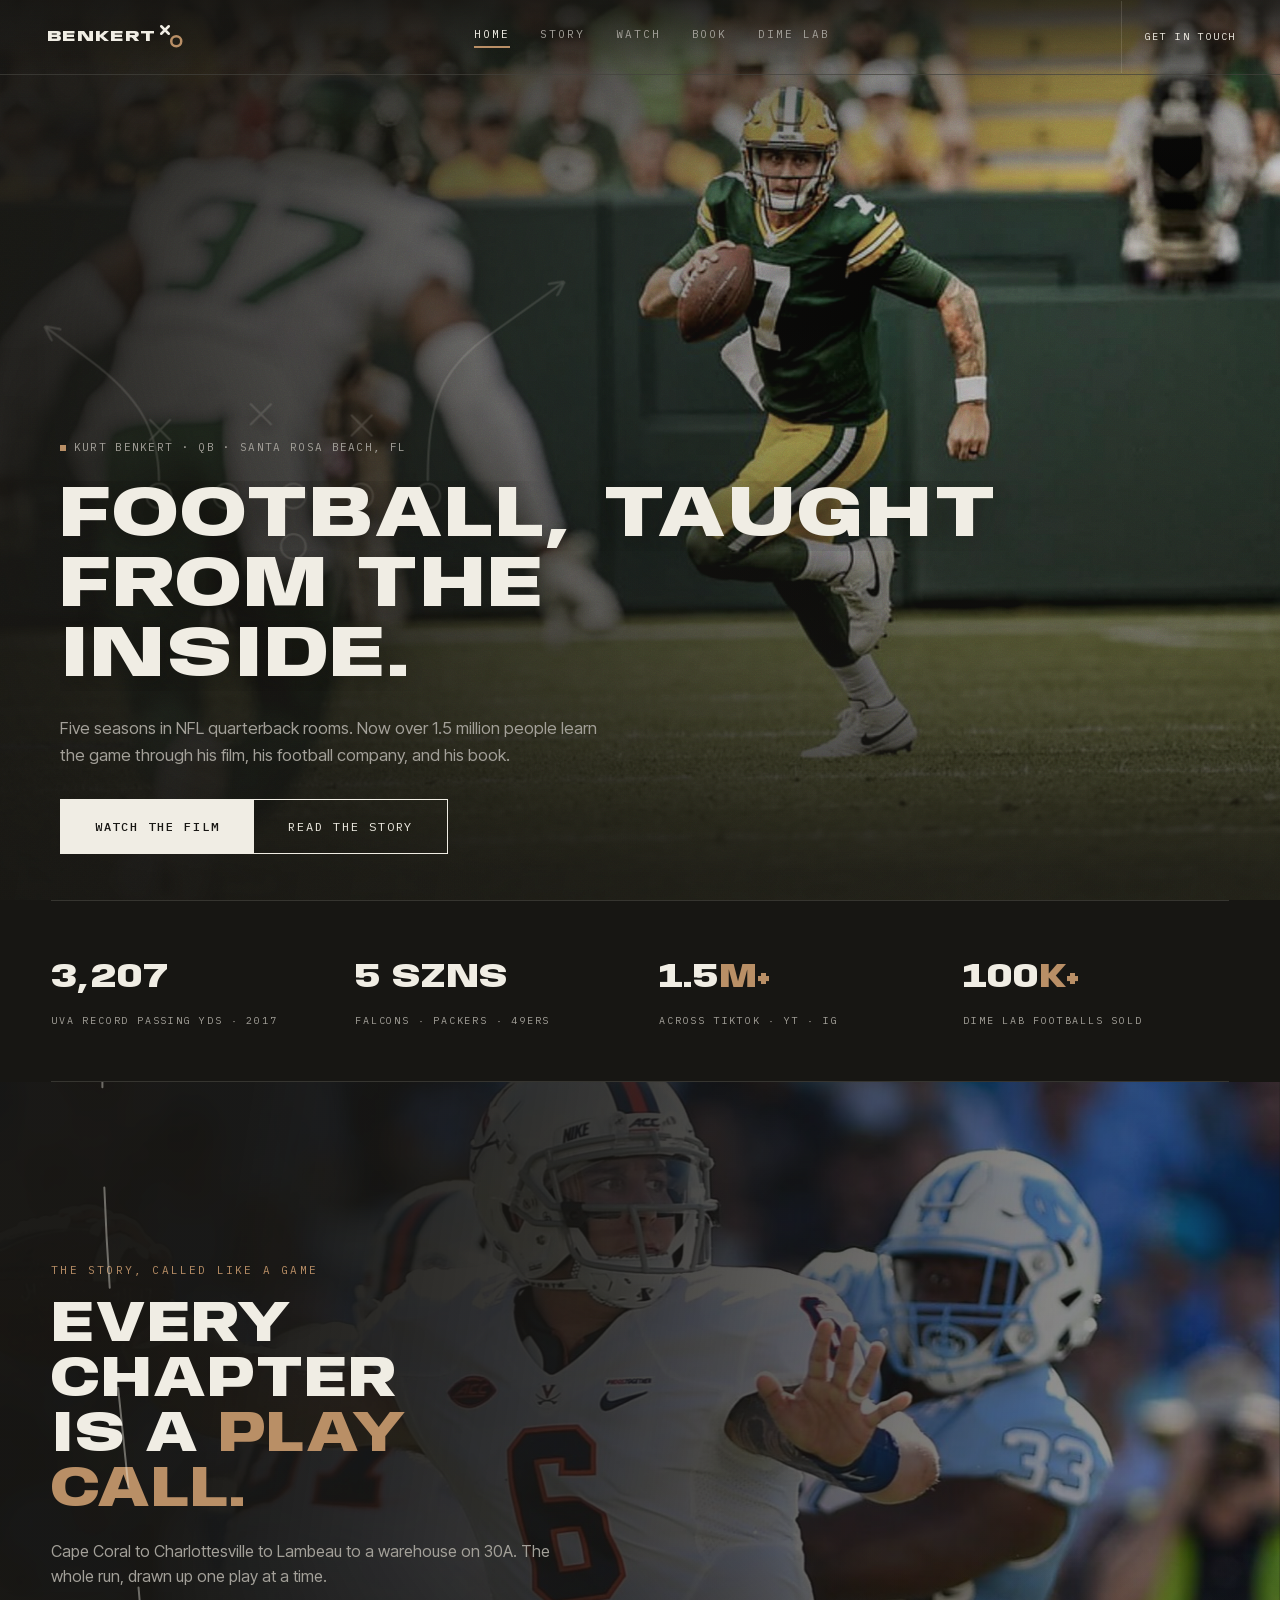
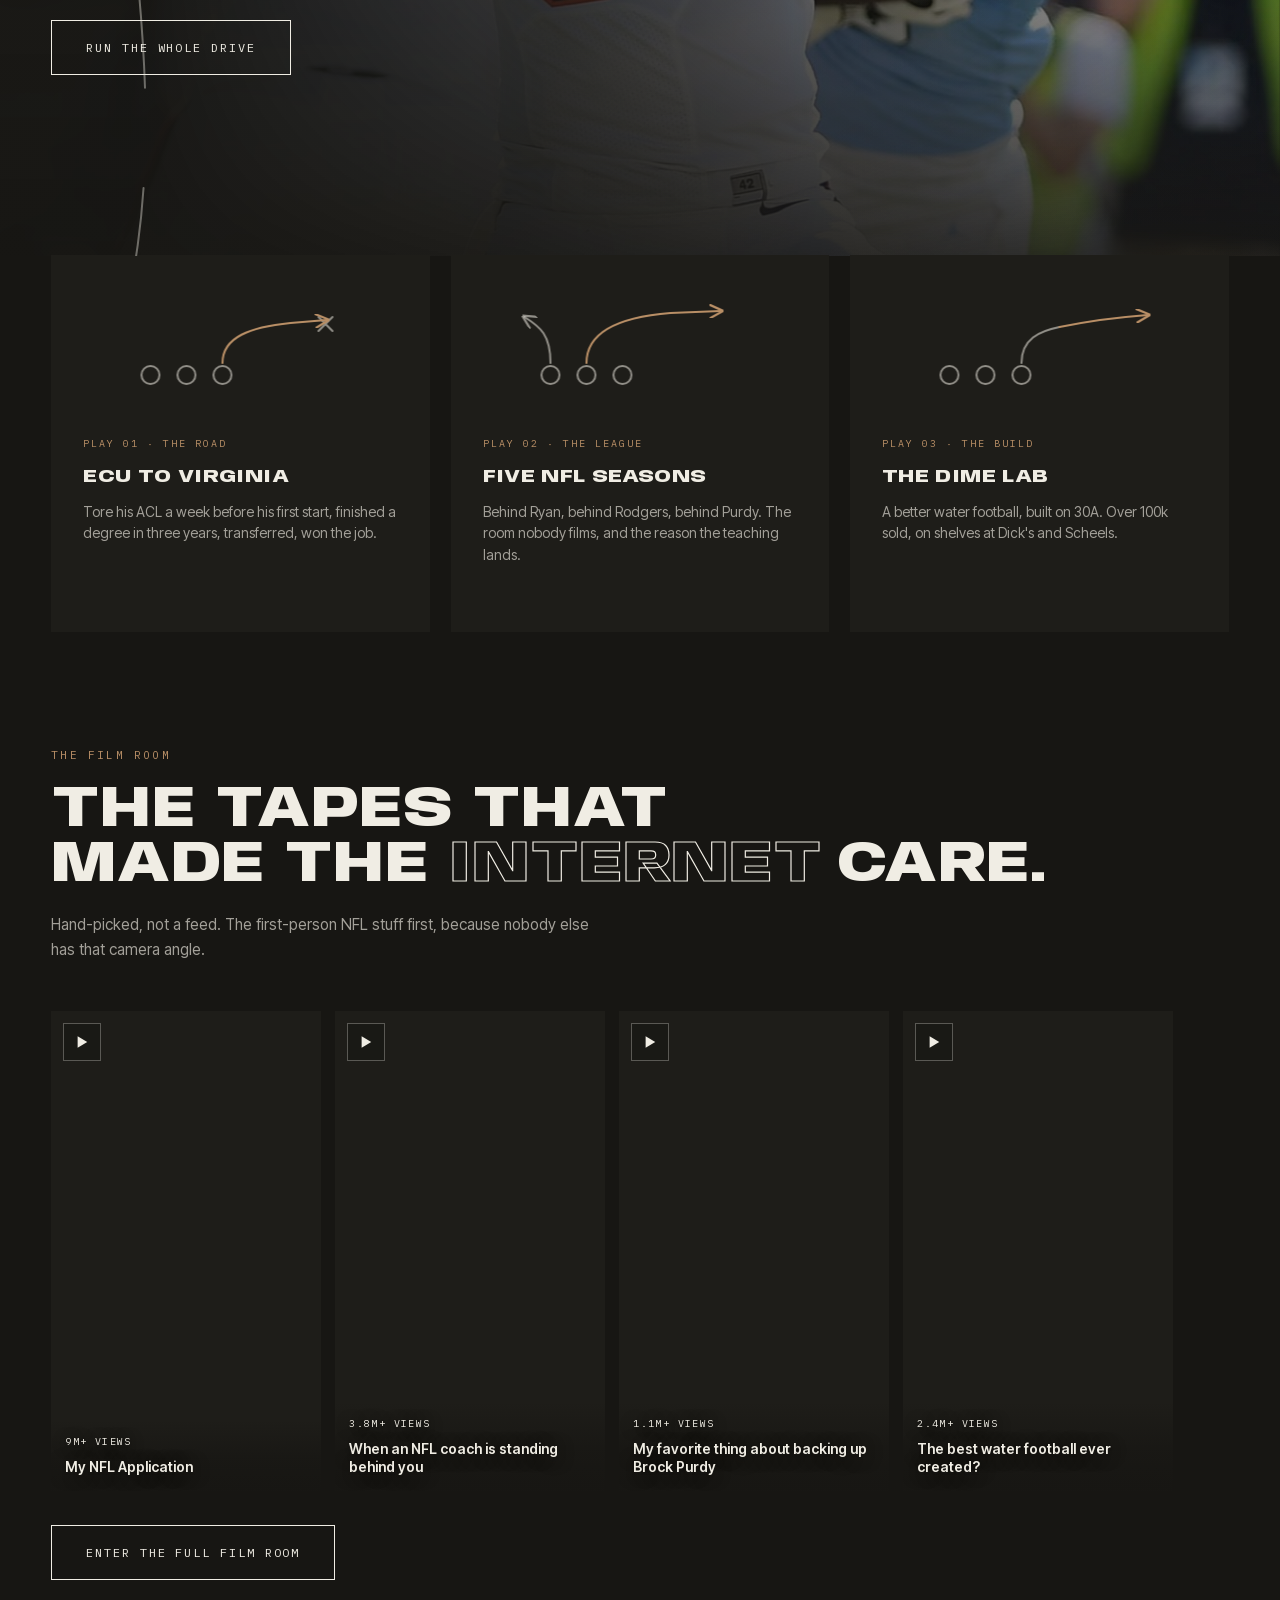
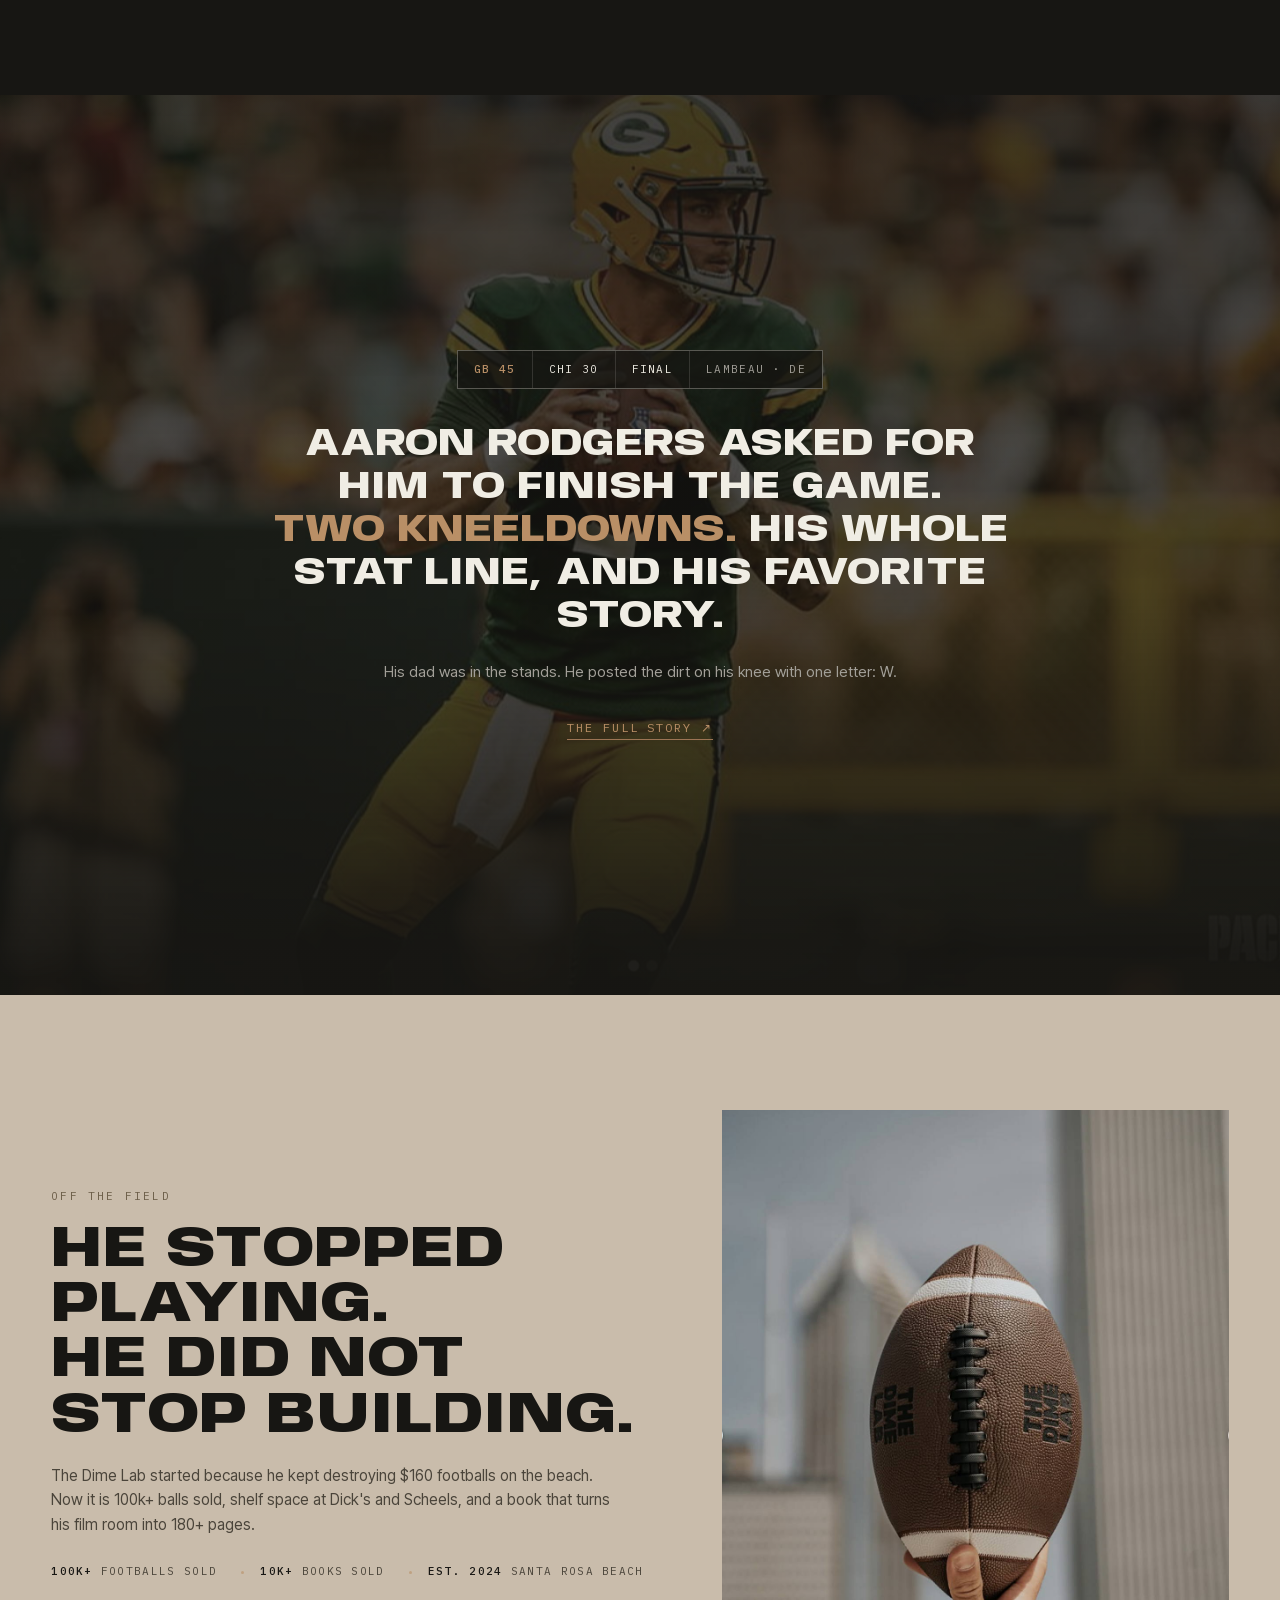
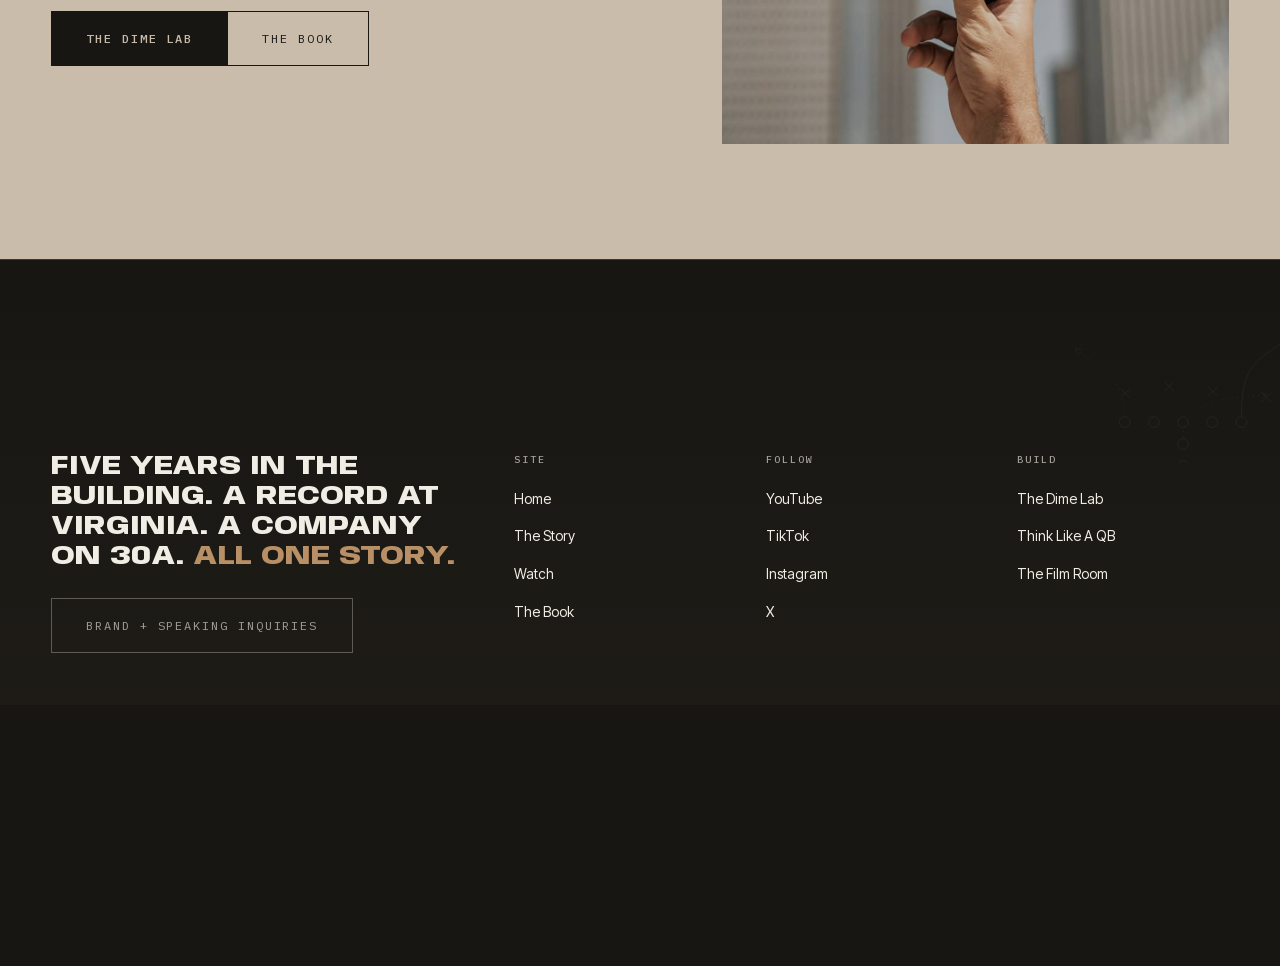
==== commit 6ee11152: "Add UVA and book imagery, app icons, site mark; page and style updates New assets: UVA photos, book " ====
--- a/index.html
+++ b/index.html
@@ -17,6 +17,7 @@
 <meta name="twitter:description" content="Former NFL quarterback (Falcons, Packers, 49ers), founder of The Dime Lab, author of Think Like a Quarterback. Football, taught from the inside.">
 <meta name="twitter:image" content="https://kurtbenkert.com/img/packers-lambeau.jpg">
 <link rel="icon" type="image/svg+xml" href="favicon.svg">
+<link rel="apple-touch-icon" href="apple-touch-icon.png">
 <link rel="preload" href="img/hero-packers.jpg" as="image" fetchpriority="high" media="(min-width:901px)">
 <link rel="preload" href="img/hero-packers-1000.jpg" as="image" fetchpriority="high" media="(max-width:900px)">
 <link rel="preload" href="fonts/Anybody-300-900.woff2" as="font" type="font/woff2" crossorigin>
@@ -52,7 +53,7 @@
 
 <nav class="navbar">
   <div class="nav-shell">
-    <a class="brand" href="index.html">BENKERT<span>&#9678;</span></a>
+    <a class="brand" href="index.html">BENKERT<span class="mk"><svg class="brandmark" viewBox="16 16 36 36" fill="none" aria-hidden="true"><path d="M18 18 L30 30 M30 18 L18 30" stroke="var(--chalk)" stroke-width="4" stroke-linecap="round"/><circle cx="42" cy="42" r="8" stroke="var(--leather-hi)" stroke-width="4"/></svg></span></a>
     <div class="links"><a href="index.html" class="on">Home</a><a href="story.html">Story</a><a href="watch.html">Watch</a><a href="book.html">Book</a><a href="dime-lab.html">Dime Lab</a></div>
     <a class="cta" href="contact.html">Get In Touch</a>
     <button class="nav-burger" type="button" aria-label="Open menu" aria-expanded="false" aria-controls="mobile-menu"><span class="bt">Menu</span><span class="bars"><span class="bl"></span><span class="bl"></span></span></button>
@@ -159,7 +160,7 @@
   <svg class="spine" viewBox="0 0 100 100" preserveAspectRatio="none" fill="none" aria-hidden="true">
     <path d="M8,0 C8,30 14,45 10,64 C7,74 8,86 8,100" stroke="rgba(240,237,228,.4)" stroke-width="2" stroke-linecap="round"/>
   </svg>
-  <div class="bg" style="background-image:url('img/titletown.jpg');background-position:center 25%;"></div>
+  <div class="bg uva-bg"></div>
   <div class="scrim"></div>
   <div class="inner wrap">
     <div class="copy">
@@ -300,7 +301,7 @@
 <div class="foot-mark-space" aria-hidden="true"></div>
 <div class="foot-mark">
 <div class="yardline" style="border-bottom:none;" aria-hidden="true"><div class="marks"><span>10</span><span>20</span><span>30</span><span>40</span><span>50</span><span>40</span><span>30</span><span>20</span><span>10</span></div></div>
-  <div class="wordmark">BENKERT<span>&#9678;</span></div>
+  <div class="wordmark">BENKERT<span class="mk"><svg class="brandmark" viewBox="16 16 36 36" fill="none" aria-hidden="true"><path d="M18 18 L30 30 M30 18 L18 30" stroke="var(--chalk)" stroke-width="4" stroke-linecap="round"/><circle cx="42" cy="42" r="8" stroke="var(--leather-hi)" stroke-width="4"/></svg></span></div>
   <div class="wrap">
     <div class="foot-bottom">
       <span class="mono">&copy; 2026 KURT BENKERT &middot; ALL RIGHTS RESERVED</span>
--- a/css/main.css
+++ b/css/main.css
@@ -103,6 +103,10 @@
 .navbar .brand{font-family:var(--disp);font-variation-settings:'wdth' 140;font-weight:850;font-size:15px;letter-spacing:.06em;text-transform:uppercase;white-space:nowrap;}
 .navbar .brand span{color:var(--leather-hi);display:inline-block;transition:transform .5s var(--ease);}
 .navbar .brand:hover span{transform:rotate(180deg);}
+/* the X + ring mark is the logo. Same glyph as the favicon and the app icons. */
+.brandmark{display:block;width:1em;height:1em;overflow:visible;}
+.navbar .brand .mk{margin-left:.3em;width:1.5em;height:1.5em;vertical-align:-.42em;}
+.navbar .brand .mk .brandmark{width:100%;height:100%;}
 .navbar .links{display:flex;align-items:center;gap:clamp(20px,2.4vw,34px);}
 .navbar .links a{font-family:var(--mono);font-size:11px;letter-spacing:.18em;text-transform:uppercase;color:var(--chalk-dim);position:relative;padding-bottom:5px;transition:color .2s;}
 .navbar .links a::after{content:"";position:absolute;left:0;bottom:0;width:100%;height:2px;background:var(--leather-hi);transform:scaleX(0);transform-origin:right;transition:transform .35s var(--ease);}
@@ -245,6 +249,36 @@
    right gutter on smaller screens */
 .photo-sect.build .copy{max-width:460px;margin-left:min(calc(58.8% + 12px),calc(100% - 460px - clamp(20px,4vw,56px)));}
 
+/* homepage story preview: the UVA throw replaced a flat grey stadium exterior */
+.uva-bg{background-image:url('../img/uva-unc.jpg');background-position:44% 34%;}
+@media (max-width:900px){ .uva-bg{background-image:url('../img/uva-unc-1000.jpg');background-position:62% 36%;} }
+
+/* ---------- photography ---------- */
+/* one figure treatment sitewide: no frame, mono caption, nothing boxed */
+figure.shot,figure.band{margin:0;position:relative;}
+figure.shot img,figure.band img{width:100%;height:auto;display:block;}
+figure.shot figcaption,figure.band figcaption{margin-top:12px;font-family:var(--mono);font-size:10px;letter-spacing:.18em;text-transform:uppercase;color:var(--chalk-dim);}
+.stone-sect figure.shot figcaption{color:#6B5D48;}
+figure.band{margin-top:clamp(28px,3.4vw,48px);}
+figure.band img{aspect-ratio:16/7;object-fit:cover;}
+@media (max-width:700px){ figure.band img{aspect-ratio:4/3;} }
+figure.shot img{aspect-ratio:4/5;object-fit:cover;}
+figure.shot.wide img{aspect-ratio:3/2;}
+
+/* THE RECORD: the big stat and the photo share the row */
+.statsplit{display:grid;grid-template-columns:1.25fr .75fr;gap:clamp(28px,4vw,64px);align-items:end;}
+@media (max-width:900px){ .statsplit{grid-template-columns:1fr;align-items:stretch;} .statsplit figure.shot img{aspect-ratio:3/2;} }
+
+/* book page: INSIDE THE BOOK */
+.insidegrid{display:grid;grid-template-columns:.85fr 1.15fr;gap:clamp(28px,4vw,64px);align-items:start;margin-top:26px;}
+@media (max-width:900px){ .insidegrid{grid-template-columns:1fr;} }
+
+/* dime lab: the quote panel carries the product shot instead of dead space */
+.quoteboard--split{display:grid;grid-template-columns:1.15fr .85fr;gap:clamp(28px,4vw,64px);align-items:center;}
+.quoteboard--split .qb-copy{position:relative;z-index:1;}
+.quoteboard--split figure.shot{position:relative;z-index:1;}
+@media (max-width:900px){ .quoteboard--split{grid-template-columns:1fr;} .quoteboard--split figure.shot img{aspect-ratio:3/2;} }
+
 /* play cards: separated by whitespace, not shared 1px rules */
 .playcards{display:grid;grid-template-columns:repeat(3,1fr);gap:clamp(14px,1.6vw,22px);background:none;border:0;}
 .playcard{background:var(--ink-1);padding:32px;position:relative;transition:background .3s;display:block;}
@@ -351,6 +385,9 @@
 .bigstat{font-family:var(--disp);font-variation-settings:'wdth' 126;font-weight:850;font-size:clamp(72px,13vw,200px);line-height:.9;text-transform:uppercase;}
 .bigstat .suf{color:var(--leather-hi);}
 .quoteboard{position:relative;background:var(--board);border:0;padding:clamp(48px,7vw,96px);overflow:hidden;}
+/* the X/O svg had no absolute rule here, so it sat IN FLOW and pushed the quote
+   down behind ~500px of empty panel. It is a background, not a grid item. */
+.quoteboard .bgplays{position:absolute;inset:0;width:100%;height:100%;opacity:.12;pointer-events:none;}
 .quoteboard .q{font-family:var(--disp);font-variation-settings:'wdth' 116;font-weight:800;text-transform:uppercase;font-size:clamp(24px,3.6vw,50px);line-height:1.1;max-width:820px;position:relative;}
 .quoteboard .q .lh{color:var(--leather-hi);}
 .quoteboard .who{margin-top:24px;position:relative;}
@@ -371,13 +408,11 @@
 .lightbox .close:hover{background:var(--chalk);color:var(--ink-0);}
 
 /* ---------- book page ---------- */
+/* the drawn cover mock was replaced 08-14 with the real product photo. The
+   .bookcover .cover wrapper stays because main.js hangs the cursor-tilt on it. */
 .bookcover{perspective:900px;}
-.bookcover .cover{background:var(--ink-2);border:1px solid var(--line-strong);aspect-ratio:3/4;max-width:420px;margin:0 auto;display:flex;flex-direction:column;justify-content:space-between;padding:34px;transition:transform .3s ease-out;transform-style:preserve-3d;}
-/* the cover sits inside .stone-sect, which sets color:ink-0. On the dark cover
-   panel that made the title invisible, so it sets its own colour. */
-.bookcover .cover .tt{color:var(--chalk);font-family:var(--disp);font-variation-settings:'wdth' 118;font-weight:850;text-transform:uppercase;font-size:clamp(26px,3vw,38px);line-height:1;}
-.bookcover .cover .au{font-family:var(--mono);font-size:11px;letter-spacing:.2em;text-transform:uppercase;color:var(--leather-hi);}
-.bookcover .cover svg{width:70%;margin:20px auto;}
+.bookcover .cover{background:var(--ink-2);border:0;aspect-ratio:3/4;max-width:420px;margin:0 auto;padding:0;overflow:hidden;transition:transform .3s ease-out;transform-style:preserve-3d;box-shadow:0 30px 70px rgba(23,22,19,.32);}
+.bookcover .cover img{width:100%;height:100%;object-fit:cover;display:block;}
 
 /* ---------- contact ---------- */
 .contact-board{min-height:calc(100svh - var(--nav-h));display:flex;align-items:center;justify-content:center;text-align:center;position:relative;overflow:hidden;background:var(--board);}
@@ -411,8 +446,12 @@
 .foot-grid li{margin-bottom:12px;}
 .foot-grid li a{color:var(--chalk);font-size:14px;transition:color .2s;}
 .foot-grid li a:hover{color:var(--leather-hi);}
-.wordmark{--rise:0%;transform:translateY(calc(16% + var(--rise)));font-family:var(--disp);font-variation-settings:'wdth' 128;font-weight:850;text-transform:uppercase;font-size:clamp(64px,12.5vw,196px);line-height:.82;letter-spacing:.005em;text-align:center;color:var(--chalk);user-select:none;position:relative;will-change:transform;}
+.wordmark{--rise:0%;transform:translateY(calc(16% + var(--rise)));font-family:var(--disp);font-variation-settings:'wdth' 128;font-weight:850;text-transform:uppercase;font-size:clamp(36px,12.2vw,196px);line-height:.82;letter-spacing:.005em;text-align:center;color:var(--chalk);user-select:none;position:relative;will-change:transform;
+  /* the mark is part of the lockup: never let it wrap to its own line */
+  white-space:nowrap;}
 .wordmark span{color:var(--leather-hi);}
+.wordmark .mk{display:inline-block;width:.74em;height:.74em;margin-left:.05em;vertical-align:-.015em;}
+.wordmark .mk .brandmark{width:100%;height:100%;}
 .foot-bottom{display:flex;justify-content:space-between;align-items:center;gap:16px;flex-wrap:wrap;padding:22px 0;border-top:1px solid var(--line);position:relative;}
 .foot-bottom .mono{color:var(--chalk-dim);}
 .foot-bottom a{color:var(--leather-hi);}
@@ -424,7 +463,7 @@
 .chan__banner .chan__live{position:absolute;top:16px;right:clamp(20px,3vw,34px);z-index:2;display:inline-flex;align-items:center;gap:8px;border:0;background:none;padding:0;font-family:var(--mono);font-size:10px;letter-spacing:.16em;text-transform:uppercase;color:var(--chalk);text-shadow:0 1px 3px rgba(23,22,19,1),0 2px 18px rgba(23,22,19,.95),0 0 30px rgba(23,22,19,.8);}
 .chan__live i{width:6px;height:6px;background:var(--leather-hi);font-style:normal;}
 .chan__body{position:relative;z-index:2;display:flex;gap:clamp(16px,2.4vw,26px);align-items:flex-start;padding:0 clamp(20px,3vw,34px) clamp(6px,1vw,12px);margin-top:clamp(-42px,-5vw,-56px);}
-.chan__ava{flex:none;width:clamp(82px,9.6vw,128px);height:clamp(82px,9.6vw,128px);background-image:url('https://yt3.googleusercontent.com/yUu3UVB4YdYszamWTYjjBv4GbMyWDPzV3uShn3C3O27f_7UeAsjtiE6CfWFrXBEkvHq0N44Smg=s400-c-k-c0x00ffffff-no-rj'),url('../img/kb-avatar.jpg');background-size:cover;background-position:center;border:1px solid var(--line-strong);outline:4px solid var(--board);transition:transform .5s var(--ease);}
+.chan__ava{flex:none;width:clamp(82px,9.6vw,128px);height:clamp(82px,9.6vw,128px);background-image:url('../img/kb-avatar.jpg');background-size:cover;background-position:center;border:1px solid var(--line-strong);outline:4px solid var(--board);transition:transform .5s var(--ease);}
 .chan:hover .chan__ava{transform:translateY(-4px);}
 .chan__id{padding-top:clamp(44px,5.4vw,58px);min-width:0;}
 .chan__name{display:flex;align-items:center;gap:10px;font-family:var(--disp);font-variation-settings:'wdth' 126;font-weight:850;text-transform:uppercase;font-size:clamp(22px,2.9vw,38px);line-height:1;}
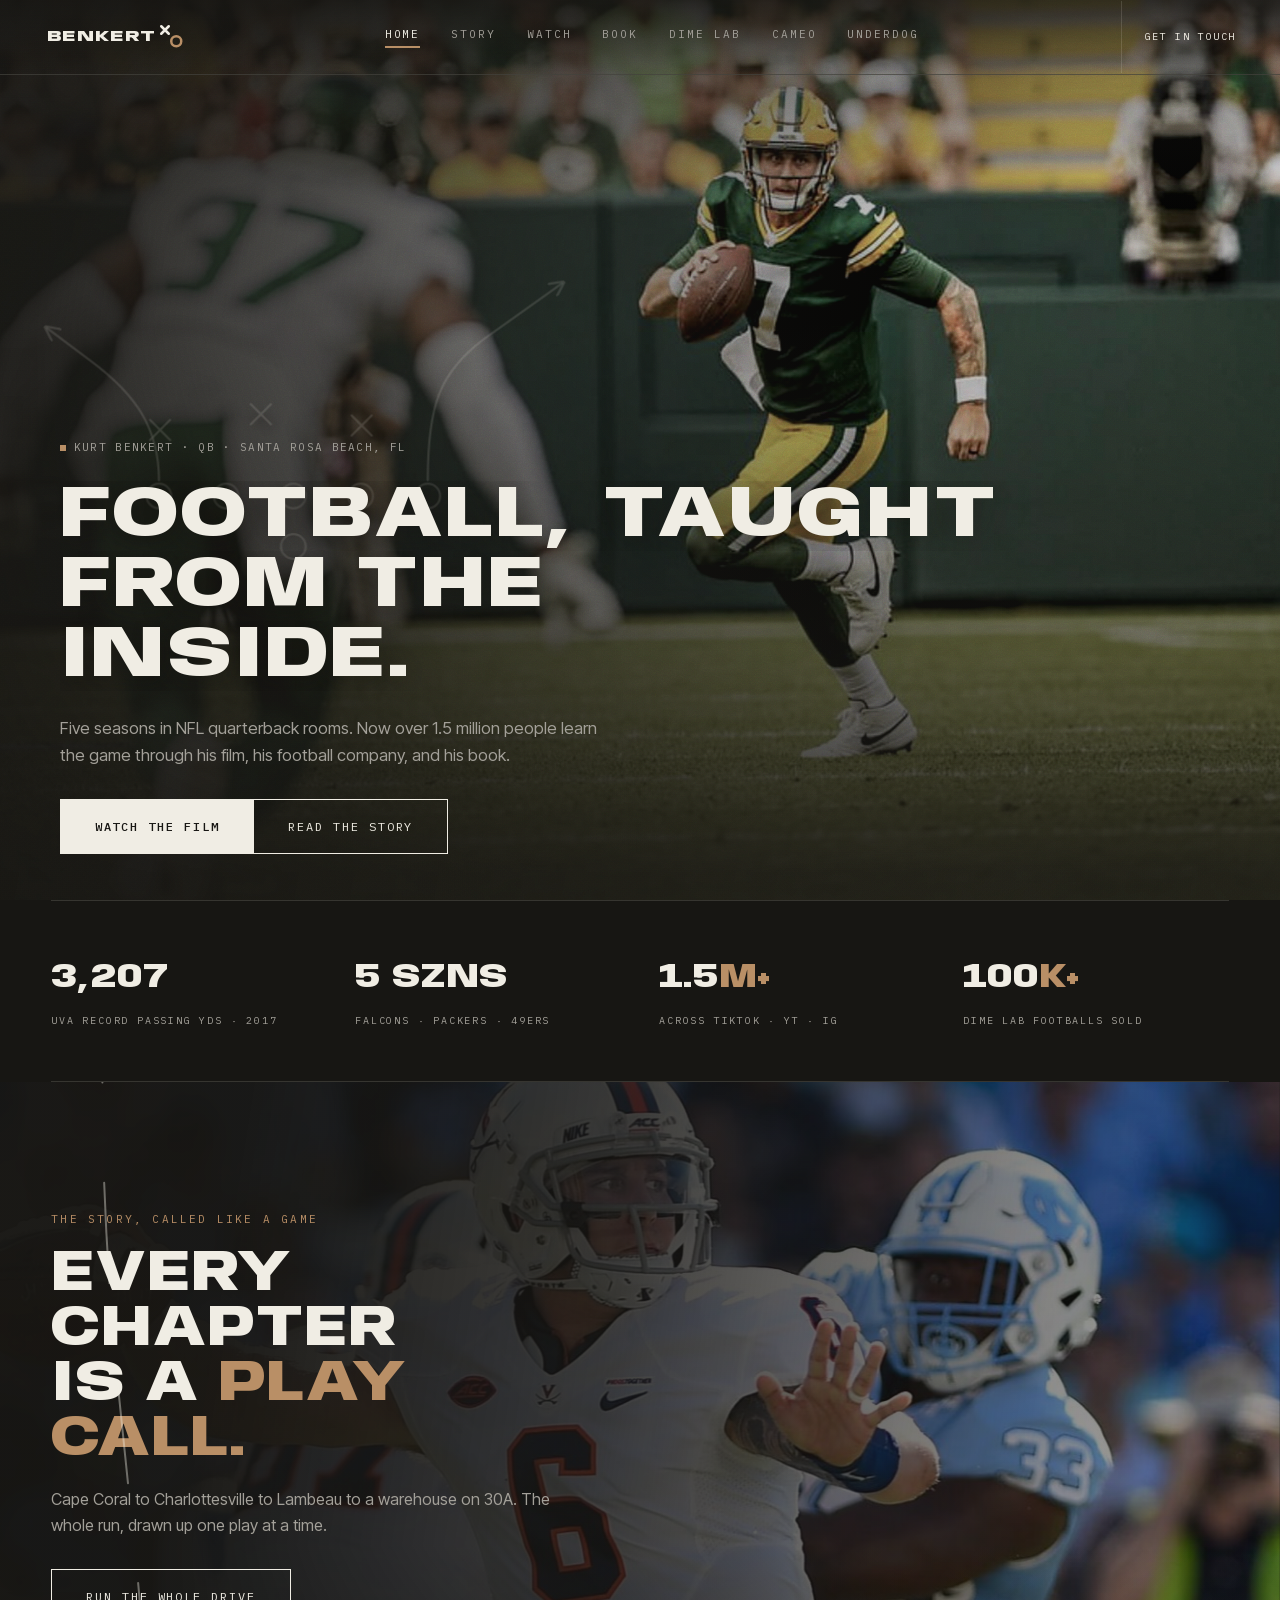
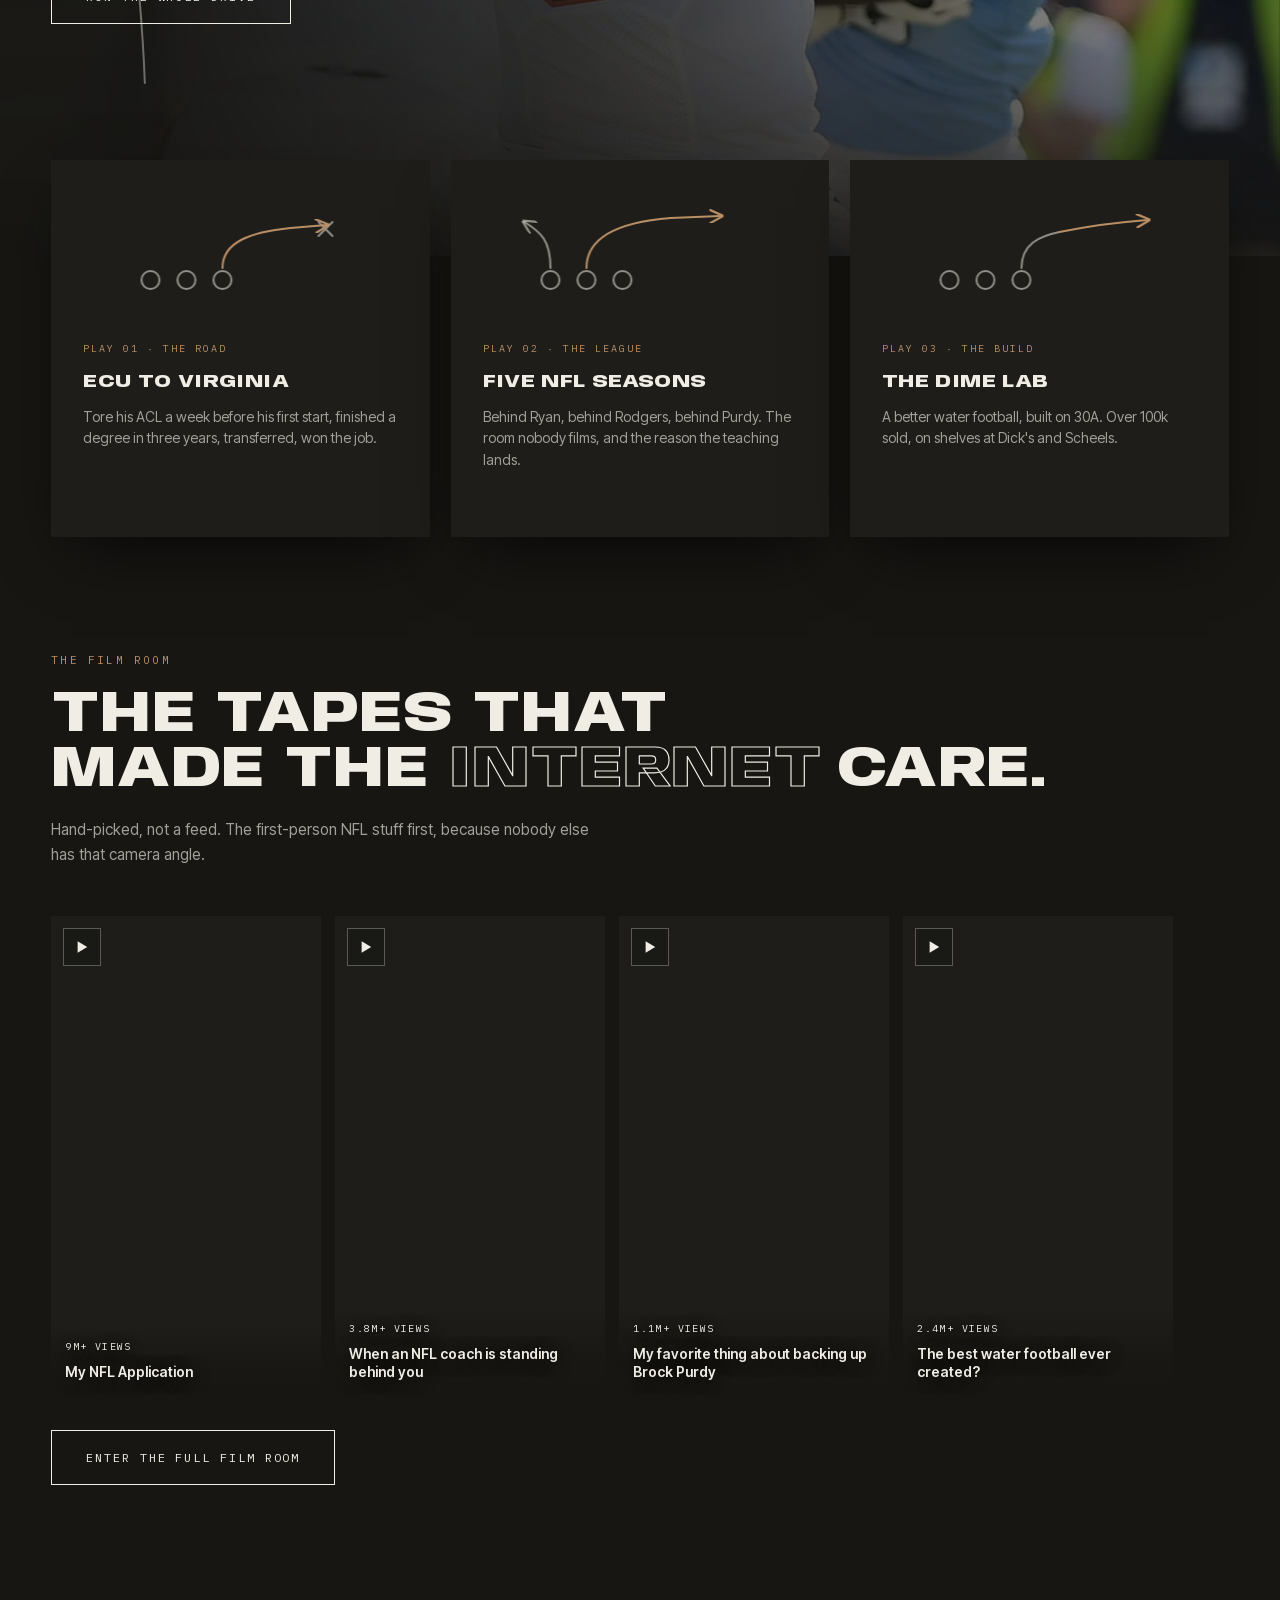
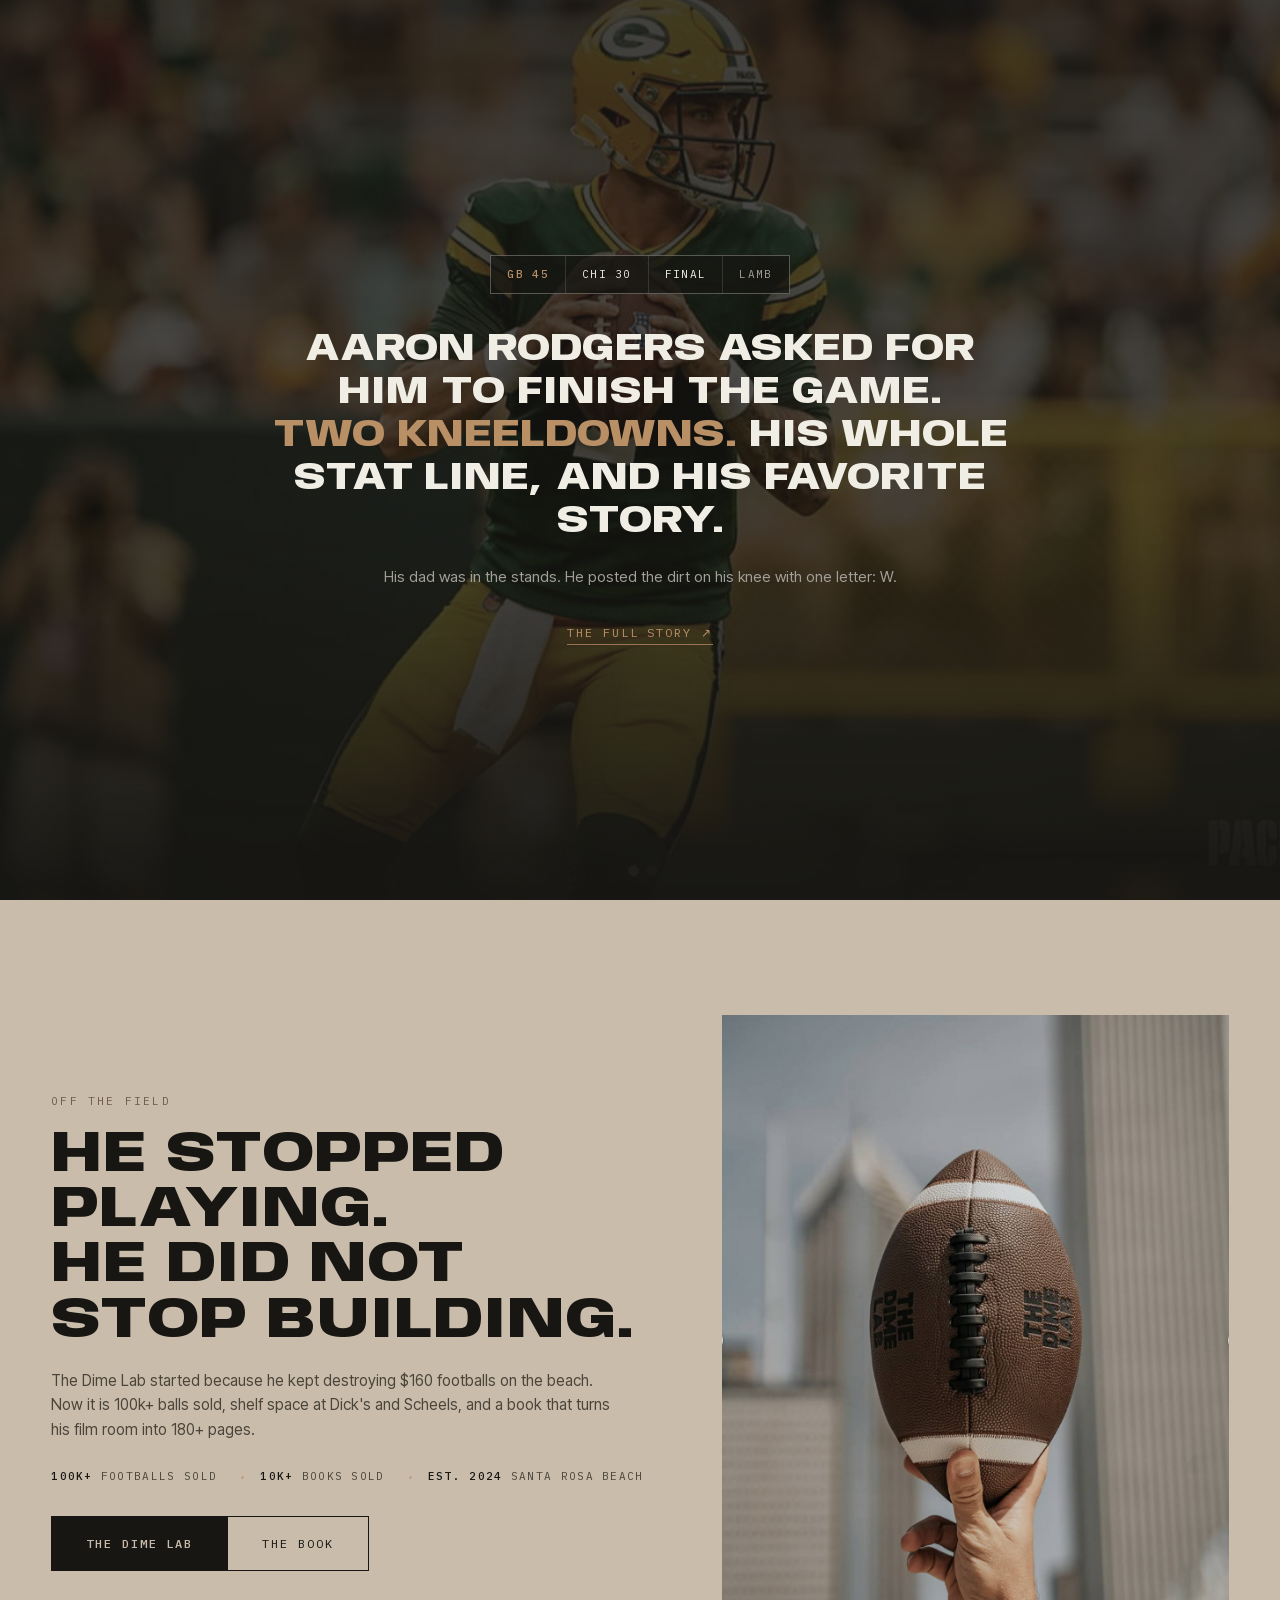
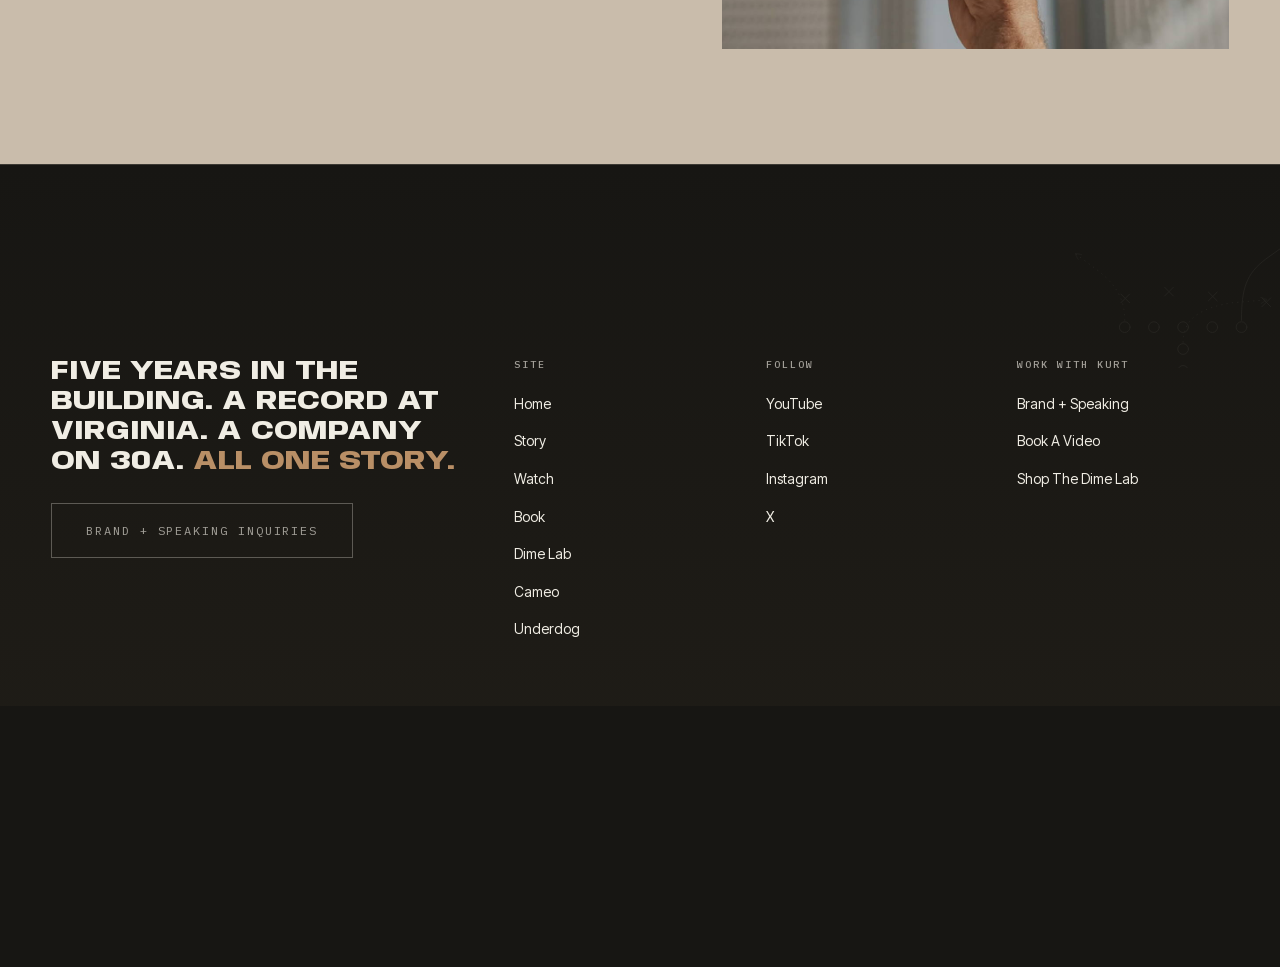
==== commit 6741aac1: "Add cameo and underdog pages, Dime Lab product rail, shop imagery New pages: cameo.html, underdog.ht" ====
--- a/index.html
+++ b/index.html
@@ -54,7 +54,7 @@
 <nav class="navbar">
   <div class="nav-shell">
     <a class="brand" href="index.html">BENKERT<span class="mk"><svg class="brandmark" viewBox="16 16 36 36" fill="none" aria-hidden="true"><path d="M18 18 L30 30 M30 18 L18 30" stroke="var(--chalk)" stroke-width="4" stroke-linecap="round"/><circle cx="42" cy="42" r="8" stroke="var(--leather-hi)" stroke-width="4"/></svg></span></a>
-    <div class="links"><a href="index.html" class="on">Home</a><a href="story.html">Story</a><a href="watch.html">Watch</a><a href="book.html">Book</a><a href="dime-lab.html">Dime Lab</a></div>
+    <div class="links"><a href="index.html" class="on">Home</a><a href="story.html">Story</a><a href="watch.html">Watch</a><a href="book.html">Book</a><a href="dime-lab.html">Dime Lab</a><a href="cameo.html">Cameo</a><a href="underdog.html">Underdog</a></div>
     <a class="cta" href="contact.html">Get In Touch</a>
     <button class="nav-burger" type="button" aria-label="Open menu" aria-expanded="false" aria-controls="mobile-menu"><span class="bt">Menu</span><span class="bars"><span class="bl"></span><span class="bl"></span></span></button>
   </div>
@@ -75,7 +75,9 @@
     <a class="mm-link" href="watch.html"><span class="mm-i" style="--i:2"><i class="no">03</i><span class="tx">Watch</span><span class="ar">&#8599;</span></span></a>
     <a class="mm-link" href="book.html"><span class="mm-i" style="--i:3"><i class="no">04</i><span class="tx">Book</span><span class="ar">&#8599;</span></span></a>
     <a class="mm-link" href="dime-lab.html"><span class="mm-i" style="--i:4"><i class="no">05</i><span class="tx">Dime Lab</span><span class="ar">&#8599;</span></span></a>
-    <a class="mm-link" href="contact.html"><span class="mm-i" style="--i:5"><i class="no">06</i><span class="tx">Contact</span><span class="ar">&#8599;</span></span></a>
+    <a class="mm-link" href="cameo.html"><span class="mm-i" style="--i:5"><i class="no">06</i><span class="tx">Cameo</span><span class="ar">&#8599;</span></span></a>
+    <a class="mm-link" href="underdog.html"><span class="mm-i" style="--i:6"><i class="no">07</i><span class="tx">Underdog</span><span class="ar">&#8599;</span></span></a>
+    <a class="mm-link" href="contact.html"><span class="mm-i" style="--i:7"><i class="no">08</i><span class="tx">Contact</span><span class="ar">&#8599;</span></span></a>
   </nav>
   <div class="mm-foot">
     <a class="mm-cta" href="contact.html">Brand + Speaking Inquiries <span>&#8594;</span></a>
@@ -172,7 +174,7 @@
   </div>
 </section>
 
-<div class="wrap" style="margin-top:-1px;">
+<div class="wrap playcards-lift">
   <div class="playcards">
     <a class="playcard" href="story.html#road">
       <svg viewBox="0 0 300 120" fill="none" stroke="rgba(240,237,228,.55)" stroke-width="2" stroke-linecap="round" aria-hidden="true">
@@ -286,14 +288,19 @@
         <div class="btn-pair" style="margin-top:26px;"><a class="btn ghost" href="contact.html">Brand + Speaking Inquiries</a></div>
       </div>
       <div><h4>Site</h4><ul>
-        <li><a href="index.html">Home</a></li><li><a href="story.html">The Story</a></li>
-        <li><a href="watch.html">Watch</a></li><li><a href="book.html">The Book</a></li>
+        <li><a href="index.html">Home</a></li>
+        <li><a href="story.html">Story</a></li>
+        <li><a href="watch.html">Watch</a></li>
+        <li><a href="book.html">Book</a></li>
+        <li><a href="dime-lab.html">Dime Lab</a></li>
+        <li><a href="cameo.html">Cameo</a></li>
+        <li><a href="underdog.html">Underdog</a></li>
       </ul></div>
       <div><h4>Follow</h4><ul><li><a href="https://www.youtube.com/@KurtBenkert" target="_blank" rel="noopener">YouTube</a></li><li><a href="https://www.tiktok.com/@kurtbenkert" target="_blank" rel="noopener">TikTok</a></li><li><a href="https://www.instagram.com/kurtbenkert" target="_blank" rel="noopener">Instagram</a></li><li><a href="https://x.com/KurtBenkert" target="_blank" rel="noopener">X</a></li></ul></div>
-      <div><h4>Build</h4><ul>
-        <li><a href="dime-lab.html">The Dime Lab</a></li>
-        <li><a href="book.html">Think Like A QB</a></li>
-        <li><a href="watch.html">The Film Room</a></li>
+      <div><h4>Work With Kurt</h4><ul>
+        <li><a href="contact.html">Brand + Speaking</a></li>
+        <li><a href="https://www.cameo.com/kurtbenkert" target="_blank" rel="noopener">Book A Video</a></li>
+        <li><a href="https://thedimelab.com" target="_blank" rel="noopener">Shop The Dime Lab</a></li>
       </ul></div>
     </div>
   </div>
--- a/css/main.css
+++ b/css/main.css
@@ -235,12 +235,17 @@
 .photo-sect .copy{max-width:520px;padding:clamp(72px,10vw,140px) 0;}
 .photo-sect.right .copy{margin-left:auto;}
 .photo-sect .copy p{color:var(--chalk-dim);margin-top:20px;}
-/* THE BUILD: the EA-set photo itself, full bleed edge to edge under the overlay.
+/* extra floor under the story preview: the play cards ride up into it */
+#story-preview .copy{padding-bottom:clamp(180px,18vw,260px);}
+/* THE BUILD: the Dime Lab studio portrait, full bleed edge to edge under the
+   overlay. The camera original is a centred 4:3 frame, so cropping it into a wide
+   band cuts the balls off. img/build-band.jpg is that same frame on a wider plate,
+   its own backdrop gradient carried out to the edges and up over his head, Kurt
+   set from 7.5% to 54.5% so he lands clear of the copy at every desktop width.
    Nothing invented, nothing knocked out. */
-/* portrait art in a landscape box has no horizontal slack under `cover`, so size
-   it a touch wider than the box and pin it right to nudge him left. */
-.photo-sect.build{--set-pos:100% 30%;--set-size:120% auto;}
-.photo-sect.build .bg{background-image:url('../img/ea-set.jpg');background-size:var(--set-size);background-position:var(--set-pos);}
+.photo-sect.build{--set-pos:50% 50%;--set-size:cover;}
+.photo-sect.build .bg{background-image:url('../img/build-band.jpg');background-size:var(--set-size);background-position:var(--set-pos);}
+@media (max-width:1200px){.photo-sect.build .bg{background-image:url('../img/build-band-1400.jpg');}}
 /* the scrim stays clear across Kurt (his right edge lands at 58.8% of the section
    at the copy's height) so the photo keeps its own falloff */
 .photo-sect.build .scrim{background:linear-gradient(-99deg,rgba(23,22,19,.8) 0%,rgba(23,22,19,.72) 20%,rgba(23,22,19,.46) 30%,rgba(23,22,19,.12) 38%,rgba(23,22,19,0) 46%),linear-gradient(0deg,rgba(23,22,19,.6) 0%,transparent 30%);}
@@ -248,6 +253,86 @@
 /* start the copy just clear of his right edge, capped so it never runs into the
    right gutter on smaller screens */
 .photo-sect.build .copy{max-width:460px;margin-left:min(calc(58.8% + 12px),calc(100% - 460px - clamp(20px,4vw,56px)));}
+/* under ~1150 the right gutter wins that min() and the copy lands back over the
+   plate, so the scrim deepens and the third ball reads as texture, not clutter */
+@media (max-width:1150px){
+  .photo-sect.build .scrim{background:linear-gradient(-99deg,rgba(23,22,19,.93) 0%,rgba(23,22,19,.88) 26%,rgba(23,22,19,.62) 40%,rgba(23,22,19,.22) 52%,rgba(23,22,19,0) 62%),linear-gradient(0deg,rgba(23,22,19,.6) 0%,transparent 30%);}
+}
+
+/* ---------- dime lab: founder hero ---------- */
+/* the studio portrait is centred in its own frame and only 700px wide, so it
+   runs as a contained column, not a full bleed. Its backdrop is near-black
+   (7,14,18) so it melts into the page. */
+.founder-hero{position:relative;padding:calc(var(--nav-h) + clamp(28px,4vw,56px)) 0 clamp(48px,6vw,88px);overflow:hidden;}
+.founder-hero::before{content:"";position:absolute;left:50%;top:0;width:min(1100px,120%);height:78%;transform:translateX(-18%);background:radial-gradient(60% 60% at 60% 40%,rgba(185,143,102,.10),transparent 70%);pointer-events:none;}
+.fh-grid{position:relative;display:grid;grid-template-columns:minmax(0,640px);gap:clamp(24px,3.4vw,56px);align-items:center;}
+.fh-shot{margin:0;position:relative;}
+/* the cutaway drawing runs as the hero backdrop. The PNG is chalk-on-transparent
+   (alpha keyed off the original ink) so it tints against the page instead of
+   carrying its own white paper. */
+.hero-diagram{position:absolute;top:50%;right:clamp(-90px,-2vw,0px);transform:translateY(-46%);
+  width:min(60vw,780px);aspect-ratio:1200/1235;pointer-events:none;z-index:0;opacity:.30;
+  background:url('../img/ball-diagram.png') center/contain no-repeat;
+  -webkit-mask-image:radial-gradient(78% 78% at 46% 50%,#000 55%,transparent 100%);
+  mask-image:radial-gradient(78% 78% at 46% 50%,#000 55%,transparent 100%);}
+.fh-grid,.founder-hero .wrap{position:relative;z-index:1;}
+@media (max-width:900px){
+  .hero-diagram{width:126vw;right:-34vw;top:28%;opacity:.15;
+    background-image:url('../img/ball-diagram-760.png');}
+}
+
+@media (max-width:900px){
+  .fh-grid{grid-template-columns:1fr;gap:8px;}
+  .fh-grid .copy{order:2;}
+  .fh-shot{order:1;margin:0 auto;max-width:520px;}
+}
+
+/* ---------- dime lab: the product rail ---------- */
+/* generated by tools/refresh-products.py from the public Shopify products.json.
+   Edit that script, not these cards. */
+.line-head{display:flex;align-items:flex-end;justify-content:space-between;gap:24px;flex-wrap:wrap;margin-bottom:14px;}
+/* the rail lives OUTSIDE .wrap so it runs edge to edge. Its left inset is
+   computed to land exactly where the heading starts, so the first card still
+   lines up with the type on any screen width. */
+.prail{--gutter:clamp(20px,4vw,56px);
+  --inset:calc(max(0px,(100vw - 1280px) / 2) + var(--gutter));
+  display:grid;grid-auto-flow:column;grid-auto-columns:minmax(300px,1fr);gap:clamp(12px,1.4vw,20px);
+  margin-top:clamp(26px,3vw,40px);padding:0 var(--gutter) 14px var(--inset);
+  overflow-x:auto;scroll-snap-type:x proximity;scroll-padding-left:var(--inset);scrollbar-width:none;
+  -webkit-mask-image:linear-gradient(90deg,#000 97%,transparent 100%);mask-image:linear-gradient(90deg,#000 97%,transparent 100%);}
+.prail::-webkit-scrollbar{display:none;}
+.pcard{scroll-snap-align:start;display:flex;flex-direction:column;background:var(--ink-1);transition:background .3s var(--ease),transform .4s var(--ease);}
+.pcard__ph{display:block;overflow:hidden;background:var(--ink-2);}
+.pcard__ph img{width:100%;height:auto;aspect-ratio:4/5;object-fit:cover;transition:transform .6s var(--ease);}
+/* the title reserves two lines whether it needs them or not, so every price
+   sits on the same baseline without a dead gap above it */
+.pcard__t{font-family:var(--disp);font-variation-settings:'wdth' 116;font-weight:800;text-transform:uppercase;font-size:19px;line-height:1.16;letter-spacing:.02em;padding:20px 20px 0;min-height:calc(2.32em + 20px);}
+.pcard__p{font-family:var(--mono);font-size:12px;letter-spacing:.14em;text-transform:uppercase;color:var(--leather-hi);padding:4px 20px 20px;}
+@media (hover:hover){
+  .pcard:hover{background:var(--ink-2);transform:translateY(-4px);}
+  .pcard:hover .pcard__ph img{transform:scale(1.06);}
+}
+@media (max-width:700px){
+  .prail{grid-auto-columns:min(78vw,320px);scroll-snap-type:x mandatory;}
+  .pcard__t{font-size:17px;padding:16px 16px 0;min-height:calc(2.32em + 16px);}
+  .pcard__p{padding:4px 16px 17px;}
+  .line-head{margin-bottom:6px;}
+}
+
+/* closing block. No panel: the type scale carries it, and a lone tinted
+   rectangle on the soot read as a green box. Bottom padding stays light
+   because the footer already brings 140px of its own. */
+.closer{padding:clamp(72px,8vw,124px) 0 clamp(52px,6vw,88px);}
+.closer__in{max-width:720px;margin:0 auto;text-align:center;}
+.closer__in .h2{font-size:clamp(30px,4vw,54px);margin-top:2px;}
+.closer__in .lede{max-width:520px;margin:22px auto 0;}
+.closer__in .storelink{margin-top:clamp(28px,3.4vw,40px);}
+
+/* the store link is the point of the page: give it button weight */
+.storelink{display:inline-flex;align-items:center;gap:14px;padding:22px 40px;font-size:14px;letter-spacing:.18em;}
+.storelink span{font-size:17px;transition:transform .3s var(--ease);}
+.storelink:hover span{transform:translate(3px,-3px);}
+@media (max-width:560px){ .storelink{width:100%;justify-content:center;padding:20px 24px;font-size:12px;} }
 
 /* homepage story preview: the UVA throw replaced a flat grey stadium exterior */
 .uva-bg{background-image:url('../img/uva-unc.jpg');background-position:44% 34%;}
@@ -264,10 +349,27 @@
 @media (max-width:700px){ figure.band img{aspect-ratio:4/3;} }
 figure.shot img{aspect-ratio:4/5;object-fit:cover;}
 figure.shot.wide img{aspect-ratio:3/2;}
+/* .full = show the whole frame, no crop. the file's own ratio wins. */
+figure.shot.full img{aspect-ratio:auto;object-fit:contain;}
 
 /* THE RECORD: the big stat and the photo share the row */
-.statsplit{display:grid;grid-template-columns:1.25fr .75fr;gap:clamp(28px,4vw,64px);align-items:end;}
-@media (max-width:900px){ .statsplit{grid-template-columns:1fr;align-items:stretch;} .statsplit figure.shot img{aspect-ratio:3/2;} }
+/* THE RECORD: photo lives as the right-side background of the section */
+.recordsect{position:relative;overflow:hidden;}
+.recordsect .wrap{position:relative;z-index:2;}
+.recordcopy{max-width:min(700px,54vw);}
+.recordphoto{position:absolute;top:0;right:0;bottom:0;width:48%;z-index:1;
+  background:url('../img/uva-release.jpg') no-repeat center right;background-size:cover;}
+.recordphoto::after{content:'';position:absolute;inset:0;
+  background:linear-gradient(90deg,rgba(23,22,19,1) 0%,rgba(23,22,19,.74) 9%,rgba(23,22,19,.34) 28%,rgba(23,22,19,.12) 56%,rgba(23,22,19,.06) 100%),
+             linear-gradient(180deg,rgba(23,22,19,1) 0%,rgba(23,22,19,0) 18%,rgba(23,22,19,0) 82%,rgba(23,22,19,1) 100%);}
+@media (max-width:900px){
+  .recordcopy{max-width:none;}
+  .recordphoto{width:100%;opacity:.28;background-position:center top;}
+  .recordphoto::after{background:linear-gradient(180deg,rgba(23,22,19,.9) 0%,rgba(23,22,19,.75) 40%,rgba(23,22,19,.95) 100%);}
+}
+
+.statsplit{display:grid;grid-template-columns:1.05fr .95fr;gap:clamp(28px,4vw,64px);align-items:end;}
+@media (max-width:900px){ .statsplit{grid-template-columns:1fr;align-items:stretch;} .statsplit figure.shot img{aspect-ratio:3/2;} .statsplit figure.shot.full img{aspect-ratio:auto;} }
 
 /* book page: INSIDE THE BOOK */
 .insidegrid{display:grid;grid-template-columns:.85fr 1.15fr;gap:clamp(28px,4vw,64px);align-items:start;margin-top:26px;}
@@ -292,6 +394,12 @@
 .playcard:hover .go{opacity:1;transform:none;}
 .playcard.drawn svg .pc-rt{stroke-dasharray:1;stroke-dashoffset:1;animation:drawLine .8s ease-out forwards;}
 .playcard.drawn svg .pc-o{transform-origin:center;transform-box:fill-box;transform:scale(0);animation:popO .3s var(--ease) forwards;}
+
+/* play cards riding up onto the photo section above them */
+.playcards-lift{position:relative;z-index:3;margin-top:clamp(-118px,-7.5vw,-72px);}
+.playcards-lift .playcard{box-shadow:0 26px 64px -22px rgba(0,0,0,.8);transition:background .3s,transform .4s var(--ease),box-shadow .4s var(--ease);}
+.playcards-lift .playcard:hover{transform:translateY(-8px);box-shadow:0 40px 84px -24px rgba(0,0,0,.9);}
+@media (prefers-reduced-motion:reduce){ .playcards-lift .playcard:hover{transform:none;} }
 
 /* board (chalkboard) */
 .board{position:relative;background:var(--board);border:0;overflow:hidden;}
@@ -382,8 +490,10 @@
 .chapter{border-top:1px solid var(--line);}
 .ch-head{display:flex;align-items:baseline;gap:18px;flex-wrap:wrap;padding-top:clamp(48px,6vw,80px);}
 .ch-head .no{font-family:var(--mono);font-size:11px;letter-spacing:.2em;color:var(--leather-hi);}
-.bigstat{font-family:var(--disp);font-variation-settings:'wdth' 126;font-weight:850;font-size:clamp(72px,13vw,200px);line-height:.9;text-transform:uppercase;}
-.bigstat .suf{color:var(--leather-hi);}
+.bigstat{font-family:var(--disp);font-variation-settings:'wdth' 126;font-weight:850;font-size:clamp(72px,13vw,200px);line-height:.9;text-transform:uppercase;font-variant-numeric:tabular-nums;font-feature-settings:'tnum' 1;}
+/* the suffix owns its own line from frame one, so the count-up from 0 to 3,207
+   never re-wraps and never shifts the photo beside it */
+.bigstat .suf{color:var(--leather-hi);display:block;}
 .quoteboard{position:relative;background:var(--board);border:0;padding:clamp(48px,7vw,96px);overflow:hidden;}
 /* the X/O svg had no absolute rule here, so it sat IN FLOW and pushed the quote
    down behind ~500px of empty panel. It is a background, not a grid item. */
@@ -412,12 +522,79 @@
    .bookcover .cover wrapper stays because main.js hangs the cursor-tilt on it. */
 .bookcover{perspective:900px;}
 .bookcover .cover{background:var(--ink-2);border:0;aspect-ratio:3/4;max-width:420px;margin:0 auto;padding:0;overflow:hidden;transition:transform .3s ease-out;transform-style:preserve-3d;box-shadow:0 30px 70px rgba(23,22,19,.32);}
-.bookcover .cover img{width:100%;height:100%;object-fit:cover;display:block;}
+.bookcover .cover img,.bookcover .cover video{width:100%;height:100%;object-fit:cover;display:block;}
+/* the cameo page reuses the book-cover frame (and its cursor tilt) for a real
+   Cameo still. Only the ratio changes: it was shot vertically on a phone. */
+.bookcover .cover.camshot{aspect-ratio:9/16;max-width:330px;}
+/* the cameo page's "what you get" band: the EA set shot runs full bleed with him
+   on the left, copy on the right. Same system as the story chapters, so it picks
+   up the scroll parallax for free. */
+.photo-sect.cameoband .bg{background-image:url('../img/ea-set-wide.jpg');background-position:33% 40%;}
+@media (max-width:900px){ .photo-sect.cameoband .bg{background-position:21% center;} }
+.camcap{display:block;max-width:330px;margin:18px auto 0;text-align:center;font-size:10px;letter-spacing:.14em;line-height:1.9;color:#6B5D48;}
 
 /* ---------- contact ---------- */
 .contact-board{min-height:calc(100svh - var(--nav-h));display:flex;align-items:center;justify-content:center;text-align:center;position:relative;overflow:hidden;background:var(--board);}
 .contact-board .bgplays{position:absolute;inset:0;opacity:.12;pointer-events:none;}
 .contact-board .inner{position:relative;z-index:2;max-width:760px;padding:120px 24px;}
+
+/* ---------- underdog: promo code, age note, fine print ---------- */
+/* three small systems, all functional. The code IS the product, the age note
+   has to sit with the CTA, and the terms block is a legal requirement, not
+   decoration. Nothing else on that page invents a new shape. */
+.promocode{display:inline-flex;align-items:stretch;border:1px solid var(--line-strong);margin-top:clamp(24px,3vw,34px);}
+.promocode .lb{display:flex;align-items:center;padding:14px 18px;border-right:1px solid var(--line);font-family:var(--mono);font-size:10px;letter-spacing:.18em;text-transform:uppercase;color:var(--chalk-dim);}
+.promocode .cd{display:flex;align-items:center;padding:10px 24px;font-family:var(--disp);font-variation-settings:'wdth' 122;font-weight:850;font-size:26px;letter-spacing:.06em;color:var(--leather-hi);}
+.agenote{margin-top:20px;font-family:var(--mono);font-size:10px;letter-spacing:.14em;text-transform:uppercase;color:var(--chalk-dim);line-height:2;}
+
+.fineprint{margin-top:clamp(30px,4vw,46px);border-top:1px solid var(--line);padding-top:clamp(30px,3.6vw,48px);}
+.fineprint .fp-grid{display:grid;grid-template-columns:repeat(2,minmax(0,1fr));gap:clamp(26px,3.4vw,52px);}
+.fineprint h4{font-family:var(--mono);font-size:10px;font-weight:400;letter-spacing:.2em;text-transform:uppercase;color:var(--leather-hi);margin-bottom:10px;}
+.fineprint p{color:var(--chalk-dim);font-size:13px;line-height:1.7;max-width:46ch;}
+.fineprint a[href^="tel:"]{white-space:nowrap;}
+.fineprint a{color:var(--chalk);border-bottom:1px solid var(--line-strong);transition:color .2s,border-color .2s;}
+.fineprint a:hover{color:var(--leather-hi);border-color:var(--leather-hi);}
+.fineprint .states{font-family:var(--mono);font-size:11px;letter-spacing:.08em;line-height:1.95;max-width:none;}
+.fineprint .states b{color:var(--chalk);font-weight:500;letter-spacing:.14em;}
+/* the responsible-gaming line is the one thing on the page that must never be
+   skimmed past, so it gets the full width and a rule of its own */
+.fineprint .rgline{margin-top:clamp(30px,3.6vw,46px);border-top:1px solid var(--line);padding-top:clamp(24px,2.8vw,34px);display:flex;gap:clamp(18px,2.4vw,34px);align-items:flex-start;flex-wrap:wrap;}
+.fineprint .rgline p{max-width:64ch;flex:1 1 380px;}
+.agegate{display:inline-flex;align-items:center;gap:9px;flex:none;border:1px solid var(--line-strong);padding:10px 15px;font-family:var(--mono);font-size:10px;letter-spacing:.16em;text-transform:uppercase;color:var(--chalk-dim);white-space:nowrap;}
+.agegate b{color:var(--leather-hi);font-weight:500;font-size:12px;}
+@media (max-width:760px){
+  .fineprint .fp-grid{grid-template-columns:1fr;}
+  .promocode .cd{font-size:22px;}
+}
+
+/* ---------- underdog hero: the Falcons throw behind the type ---------- */
+/* the shot is right-weighted (he is at 50-90% of frame) so the scrim runs heavy
+   from the left and the copy never sits on top of him. Top and bottom fade so
+   the nav stays legible and the section melts into the ink below it. */
+.udhero{position:relative;overflow:hidden;background:var(--ink-1);}
+.udhero .bg{position:absolute;inset:0;background:url('../img/kurt-falcons-throw.webp') no-repeat;background-size:114% auto;background-position:4% 28%;}
+.udhero .scrim{position:absolute;inset:0;background:
+  linear-gradient(99deg,rgba(23,22,19,.99) 24%,rgba(23,22,19,.93) 48%,rgba(23,22,19,.6) 72%,rgba(23,22,19,.28) 100%),
+  linear-gradient(0deg,rgba(23,22,19,1) 2%,rgba(23,22,19,.34) 36%,transparent 62%),
+  linear-gradient(180deg,rgba(23,22,19,.9) 0%,transparent 24%),
+  rgba(23,22,19,.24);}
+.udhero .wrap{position:relative;z-index:2;}
+/* the offer banner is Underdog's own creative, so it stays untouched and gets a
+   frame instead: its plate is a cooler grey than our ink and the rule keeps that
+   edge from reading as a mistake. It is the one loud thing on the page. */
+.udbanner{display:block;max-width:820px;margin:0 auto;border:1px solid var(--line);overflow:hidden;transition:border-color .35s var(--ease),transform .45s var(--ease),box-shadow .45s var(--ease);}
+.udbanner:hover{border-color:var(--leather-hi);transform:translateY(-5px);box-shadow:0 30px 64px -26px rgba(0,0,0,.9);}
+.udbanner img{width:100%;height:auto;display:block;}
+.udbanner-cap{max-width:820px;margin:16px auto 0;text-align:center;font-size:10px;letter-spacing:.14em;line-height:1.9;color:var(--chalk-dim);}
+@media (max-width:900px){
+  /* on a phone the copy runs the full width, so the plate goes darker still and
+     the throw reads as texture behind it rather than a photo fighting the type */
+  .udhero .bg{background-size:cover;background-position:64% 24%;}
+  .udhero .scrim{background:
+    linear-gradient(0deg,rgba(23,22,19,1) 8%,rgba(23,22,19,.93) 46%,rgba(23,22,19,.84) 100%),
+    linear-gradient(180deg,rgba(23,22,19,.92) 0%,transparent 20%),
+    rgba(23,22,19,.24);}
+}
 
 /* ---------- footer ---------- */
 /* two layers: .foot scrolls over the top of .foot-mark, which is pinned behind it,
@@ -535,7 +712,16 @@
   .hero.home .scrim{background:linear-gradient(0deg,rgba(23,22,19,.95) 24%,rgba(23,22,19,.5) 60%,rgba(23,22,19,.2) 100%),linear-gradient(180deg,rgba(23,22,19,.55) 0%,transparent 22%);}
   .photo-sect.left .scrim,.photo-sect.right .scrim{background:linear-gradient(0deg,rgba(23,22,19,.96) 32%,rgba(23,22,19,.72) 62%,rgba(23,22,19,.4) 100%),rgba(23,22,19,.24);}
   .photo-sect .copy,.photo-sect.right .copy{margin:0;padding:56vh 0 64px;}
-  .photo-sect.build .bg{background-size:cover;background-position:center 20%;}
+  #story-preview .copy{padding-bottom:110px;}
+  .playcards-lift{margin-top:-56px;}
+  .playcards-lift .playcard{box-shadow:0 18px 44px -18px rgba(0,0,0,.8);}
+  /* the wide plate has nothing to give on a portrait band, so phones get the
+     camera original sat at the top of the section, whole, all three balls in
+     frame. No parallax runs at this width, so the bg can drop its overscan. */
+  .photo-sect.build .bg{inset:0 0 auto 0;height:92vw;background-image:url('../img/kurt-founder.jpg');background-size:122% auto;background-position:50% 0;background-repeat:no-repeat;
+    -webkit-mask-image:linear-gradient(180deg,#000 0%,#000 64%,transparent 100%);mask-image:linear-gradient(180deg,#000 0%,#000 64%,transparent 100%);}
+  .photo-sect.build .scrim{background:linear-gradient(0deg,rgba(23,22,19,.55) 0%,transparent 34%);}
+  .photo-sect.build .copy{padding-top:calc(90vw + 10px);}
   .photo-sect.build .inner{padding:0 clamp(20px,4vw,56px);}
   .photo-sect.build .copy{margin-left:0;}
 }
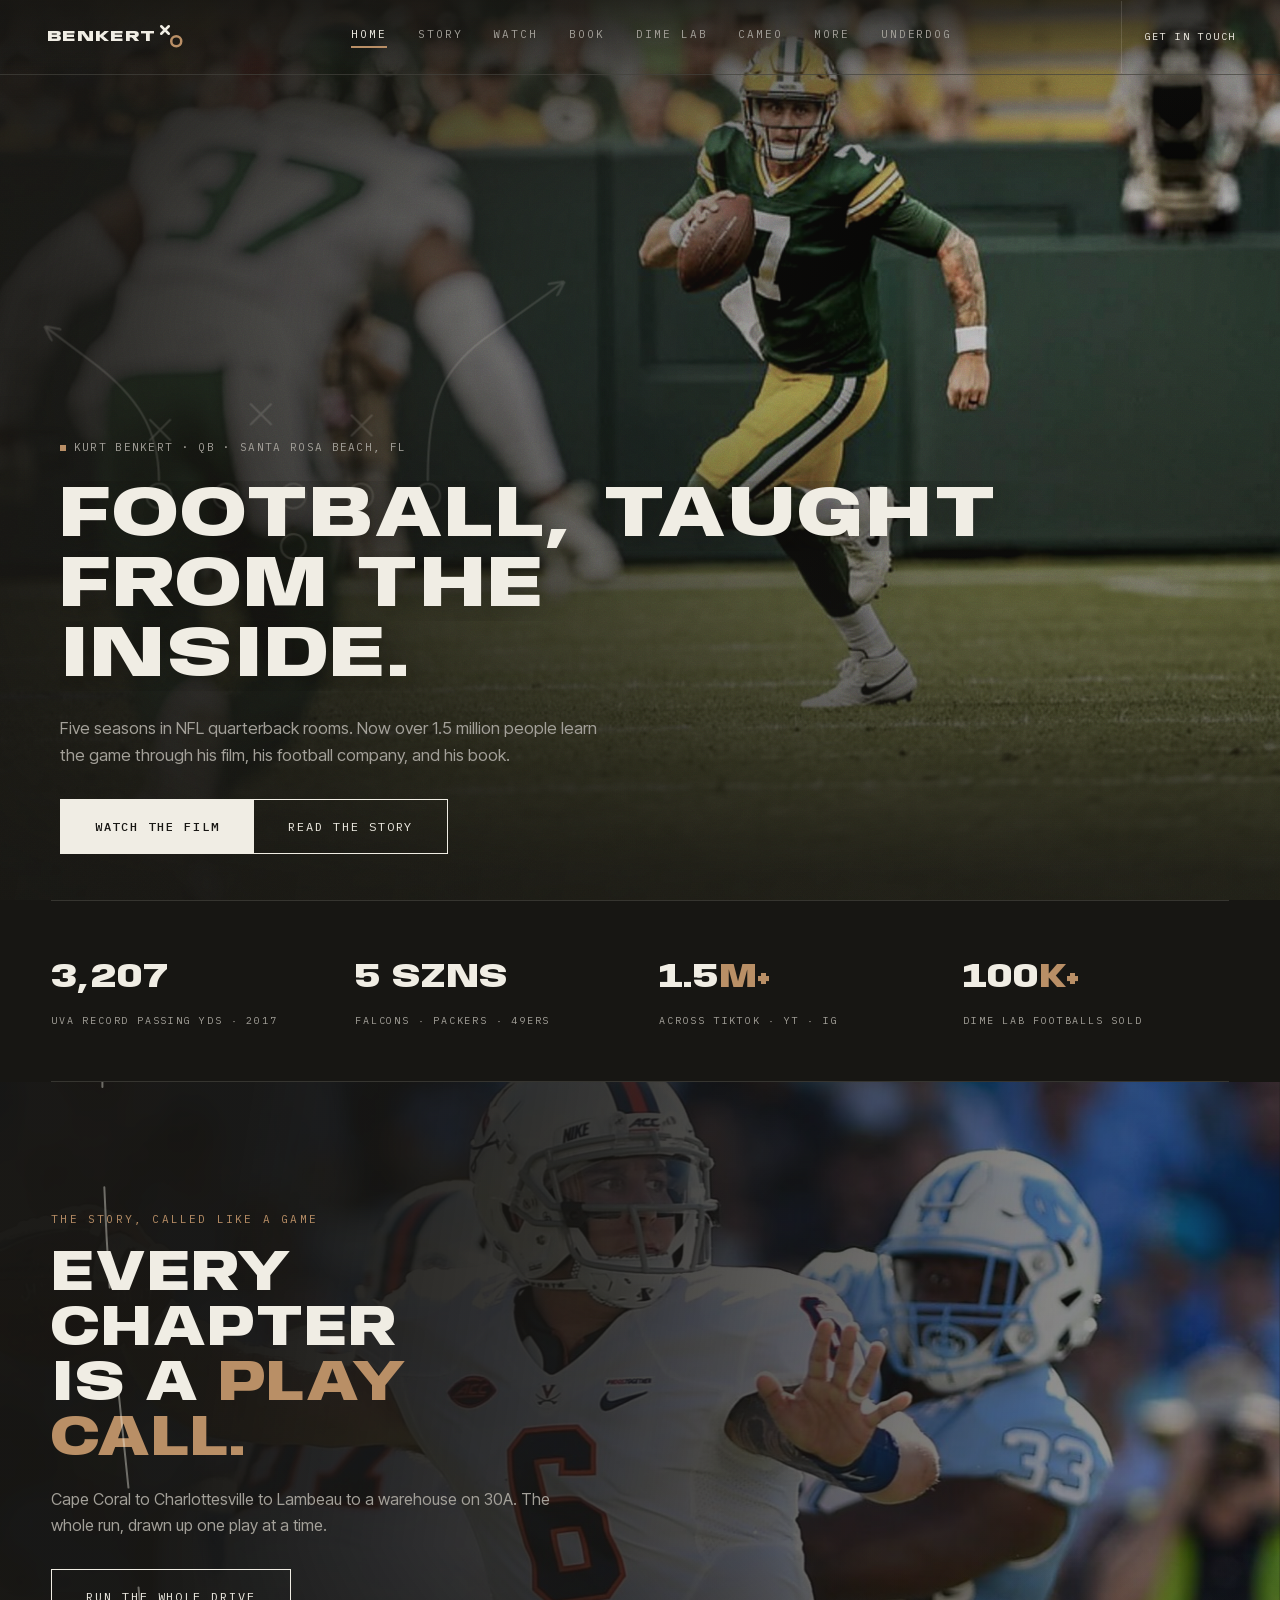
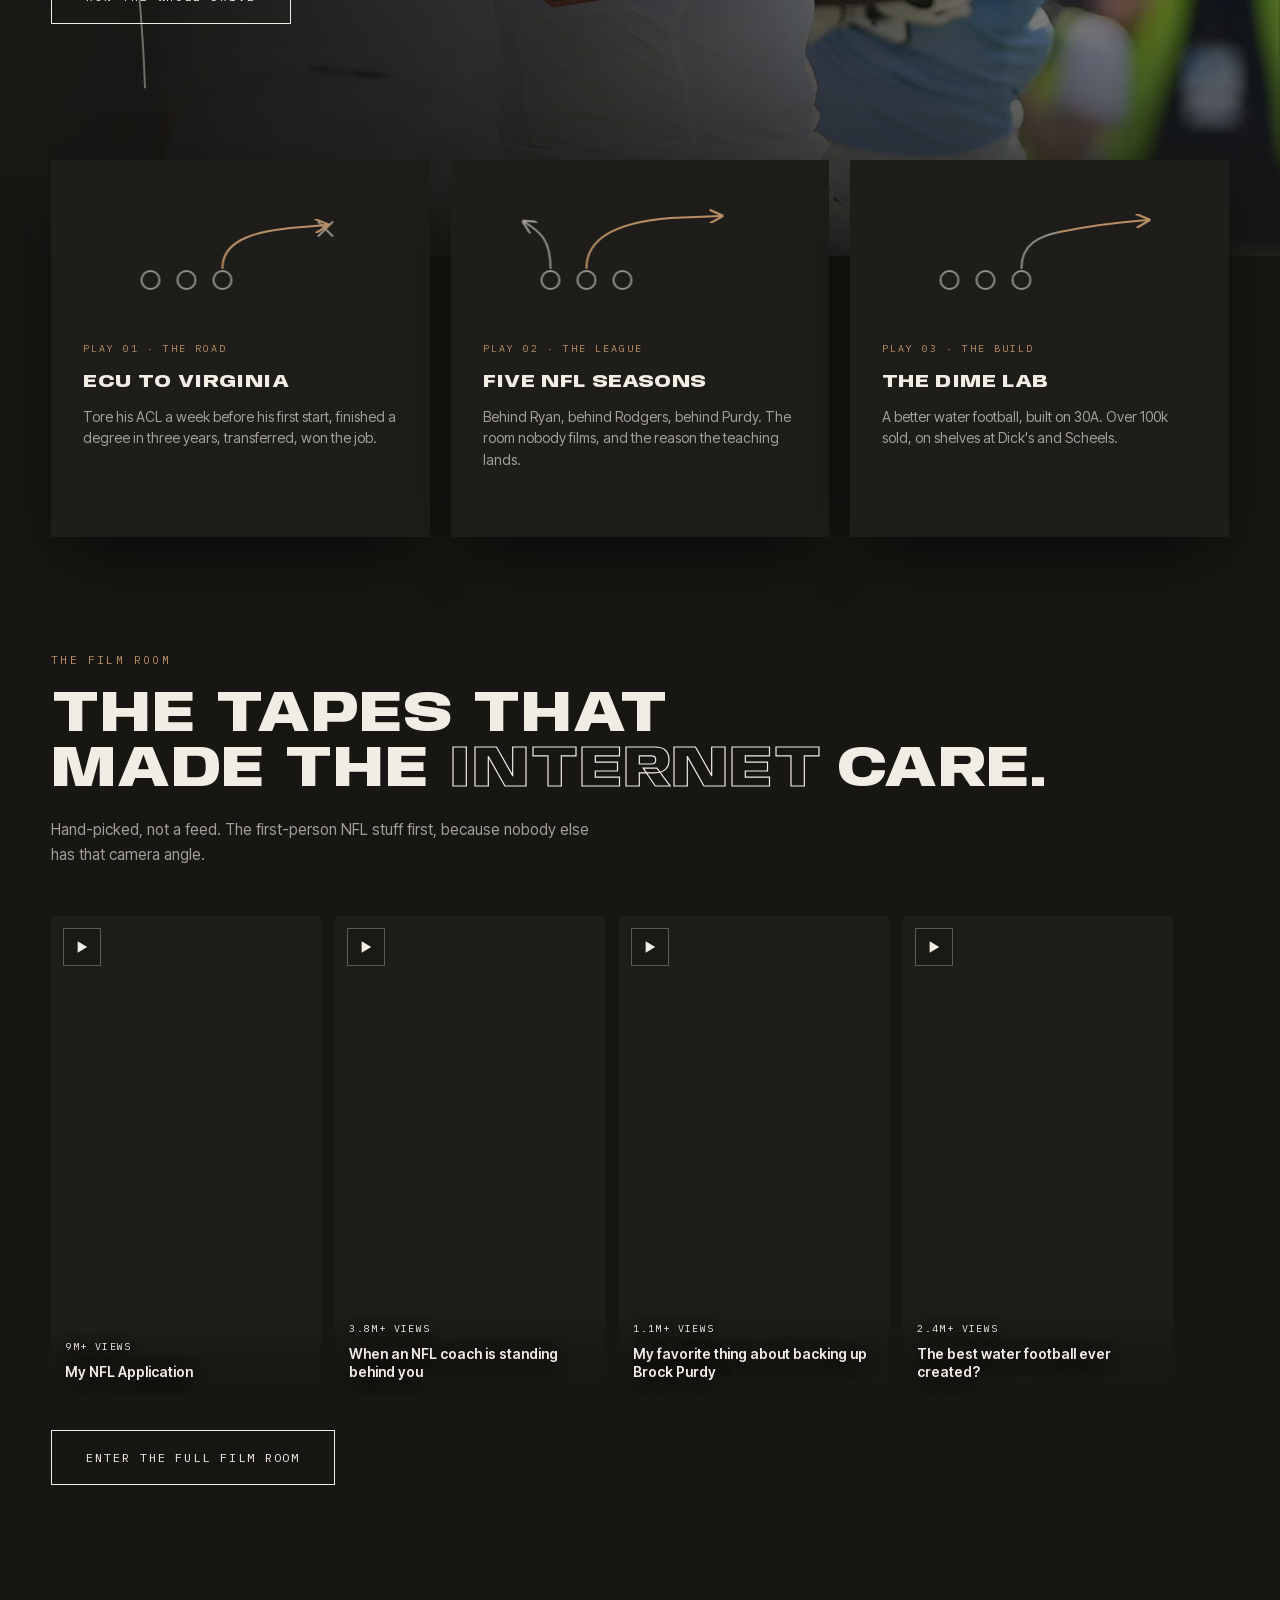
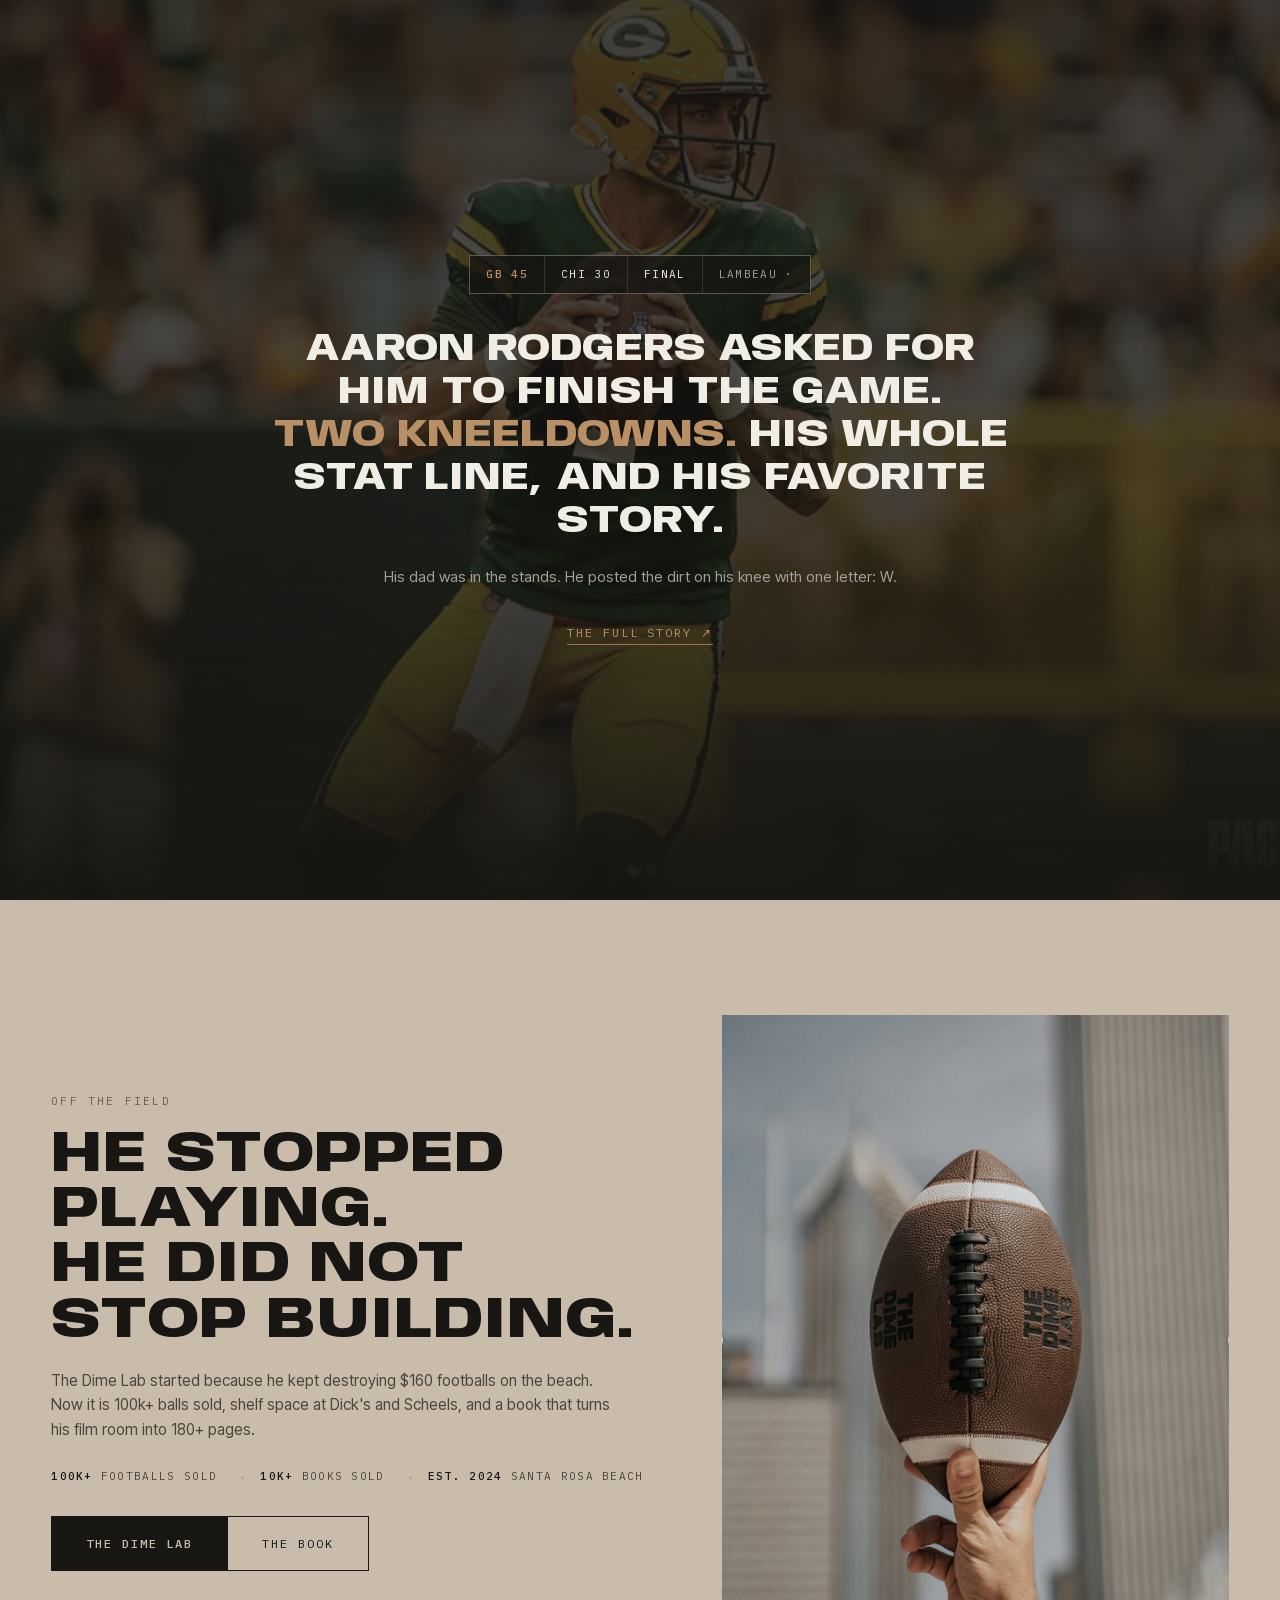
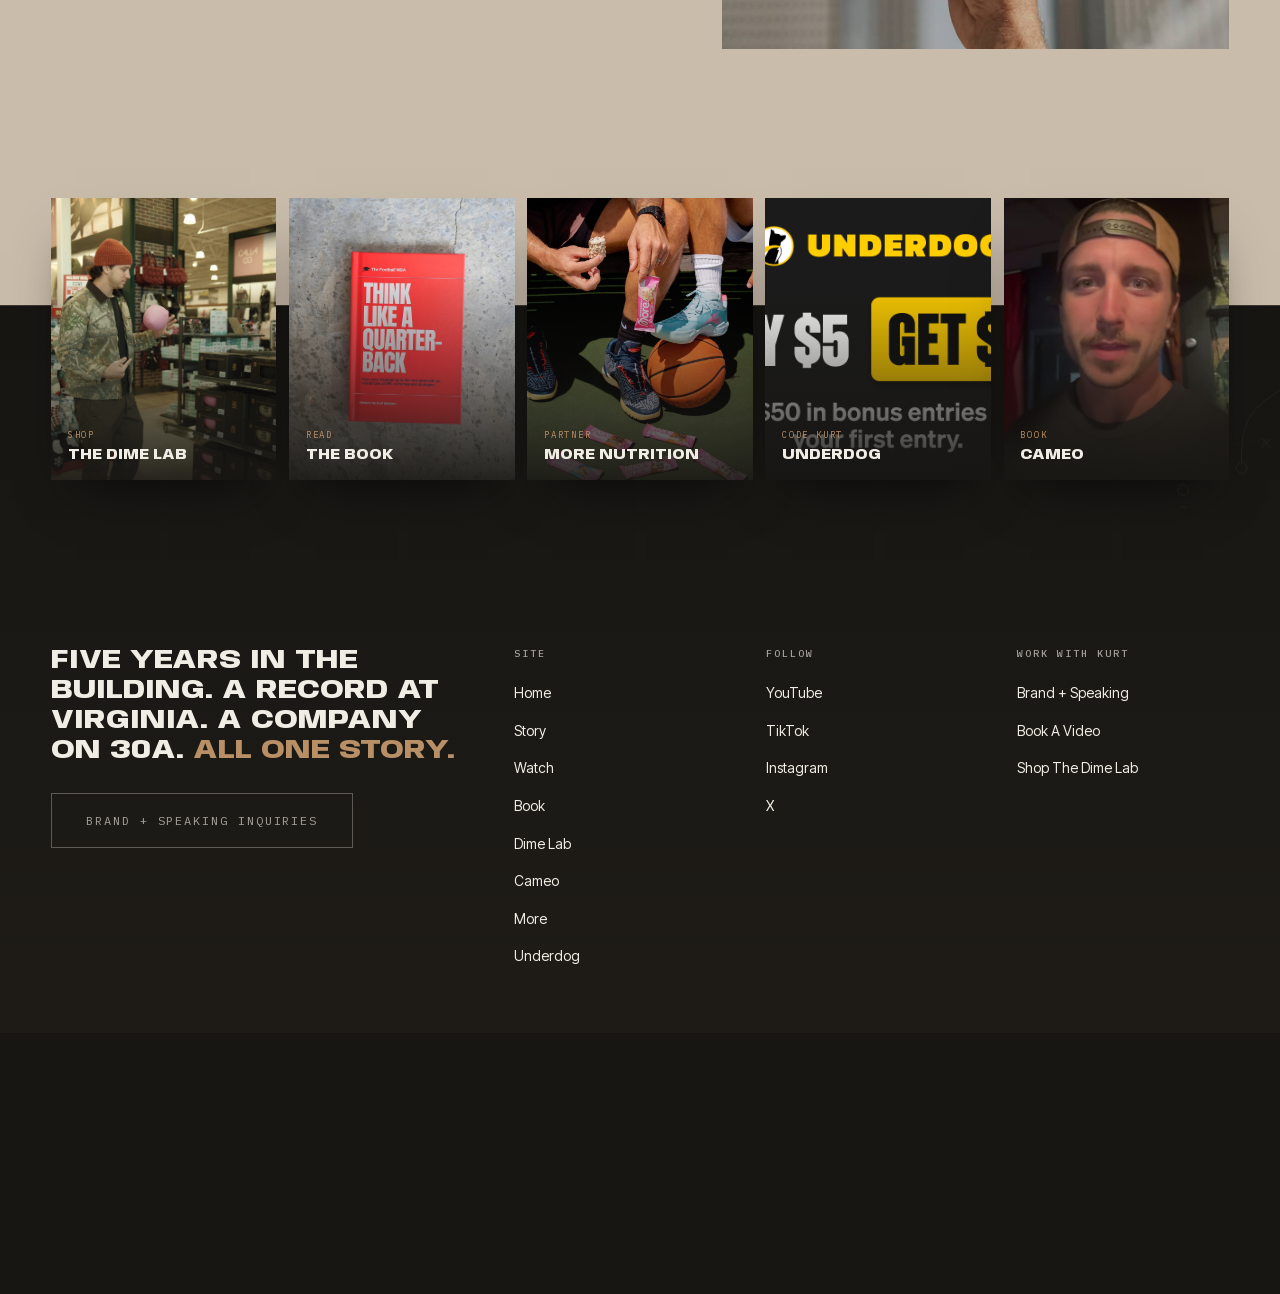
==== commit c63189c3: "Add More Nutrition page with imagery and scroll script New page: more-nutrition.html plus js/more.js" ====
--- a/index.html
+++ b/index.html
@@ -54,7 +54,7 @@
 <nav class="navbar">
   <div class="nav-shell">
     <a class="brand" href="index.html">BENKERT<span class="mk"><svg class="brandmark" viewBox="16 16 36 36" fill="none" aria-hidden="true"><path d="M18 18 L30 30 M30 18 L18 30" stroke="var(--chalk)" stroke-width="4" stroke-linecap="round"/><circle cx="42" cy="42" r="8" stroke="var(--leather-hi)" stroke-width="4"/></svg></span></a>
-    <div class="links"><a href="index.html" class="on">Home</a><a href="story.html">Story</a><a href="watch.html">Watch</a><a href="book.html">Book</a><a href="dime-lab.html">Dime Lab</a><a href="cameo.html">Cameo</a><a href="underdog.html">Underdog</a></div>
+    <div class="links"><a href="index.html" class="on">Home</a><a href="story.html">Story</a><a href="watch.html">Watch</a><a href="book.html">Book</a><a href="dime-lab.html">Dime Lab</a><a href="cameo.html">Cameo</a><a href="more-nutrition.html">More</a><a href="underdog.html">Underdog</a></div>
     <a class="cta" href="contact.html">Get In Touch</a>
     <button class="nav-burger" type="button" aria-label="Open menu" aria-expanded="false" aria-controls="mobile-menu"><span class="bt">Menu</span><span class="bars"><span class="bl"></span><span class="bl"></span></span></button>
   </div>
@@ -76,8 +76,9 @@
     <a class="mm-link" href="book.html"><span class="mm-i" style="--i:3"><i class="no">04</i><span class="tx">Book</span><span class="ar">&#8599;</span></span></a>
     <a class="mm-link" href="dime-lab.html"><span class="mm-i" style="--i:4"><i class="no">05</i><span class="tx">Dime Lab</span><span class="ar">&#8599;</span></span></a>
     <a class="mm-link" href="cameo.html"><span class="mm-i" style="--i:5"><i class="no">06</i><span class="tx">Cameo</span><span class="ar">&#8599;</span></span></a>
-    <a class="mm-link" href="underdog.html"><span class="mm-i" style="--i:6"><i class="no">07</i><span class="tx">Underdog</span><span class="ar">&#8599;</span></span></a>
-    <a class="mm-link" href="contact.html"><span class="mm-i" style="--i:7"><i class="no">08</i><span class="tx">Contact</span><span class="ar">&#8599;</span></span></a>
+    <a class="mm-link" href="more-nutrition.html"><span class="mm-i" style="--i:6"><i class="no">07</i><span class="tx">More</span><span class="ar">&#8599;</span></span></a>
+    <a class="mm-link" href="underdog.html"><span class="mm-i" style="--i:7"><i class="no">08</i><span class="tx">Underdog</span><span class="ar">&#8599;</span></span></a>
+    <a class="mm-link" href="contact.html"><span class="mm-i" style="--i:8"><i class="no">09</i><span class="tx">Contact</span><span class="ar">&#8599;</span></span></a>
   </nav>
   <div class="mm-foot">
     <a class="mm-cta" href="contact.html">Brand + Speaking Inquiries <span>&#8594;</span></a>
@@ -256,7 +257,7 @@
   </div>
 </section>
 
-<section class="stone-sect sect-pad" id="builder">
+<section class="stone-sect sect-pad rail-above" id="builder">
   <div class="wrap">
     <div class="grid2">
       <div>
@@ -277,9 +278,38 @@
     </div>
   </div>
 </section>
+
 </main>
 
 <footer class="foot">
+<!-- link cards. First child of the footer, pulled UP by a negative margin so
+     they overlap it. Living inside the footer means no z-index race with it. -->
+<div class="linkrail-hold">
+  <div class="wrap">
+    <div class="linkrail">
+      <a class="lcard" href="dime-lab.html">
+        <img src="img/dicks-dimelab.jpg" alt="" loading="lazy" decoding="async">
+        <span class="lc-in"><span class="lc-k">Shop</span><span class="lc-t">The Dime Lab</span></span>
+      </a>
+      <a class="lcard" href="book.html">
+        <img src="img/book-cover.jpg" alt="" loading="lazy" decoding="async">
+        <span class="lc-in"><span class="lc-k">Read</span><span class="lc-t">The Book</span></span>
+      </a>
+      <a class="lcard" href="more-nutrition.html">
+        <img src="img/more-bite.jpg" alt="" loading="lazy" decoding="async">
+        <span class="lc-in"><span class="lc-k">Partner</span><span class="lc-t">More Nutrition</span></span>
+      </a>
+      <a class="lcard" href="underdog.html">
+        <img src="img/underdog-offer.png" alt="" loading="lazy" decoding="async">
+        <span class="lc-in"><span class="lc-k">Code Kurt</span><span class="lc-t">Underdog</span></span>
+      </a>
+      <a class="lcard" href="cameo.html">
+        <img src="img/cameo-real.jpg" alt="" loading="lazy" decoding="async">
+        <span class="lc-in"><span class="lc-k">Book</span><span class="lc-t">Cameo</span></span>
+      </a>
+    </div>
+  </div>
+</div>
   <svg class="bgplays" viewBox="0 0 1200 500" preserveAspectRatio="xMidYMid slice" fill="none" stroke="#F0EDE4" stroke-width="2" stroke-linecap="round" aria-hidden="true"><g transform="translate(600,40) scale(1.2)"><use href="#xo-field"/></g></svg>
   <div class="wrap">
     <div class="foot-grid">
@@ -294,6 +324,7 @@
         <li><a href="book.html">Book</a></li>
         <li><a href="dime-lab.html">Dime Lab</a></li>
         <li><a href="cameo.html">Cameo</a></li>
+        <li><a href="more-nutrition.html">More</a></li>
         <li><a href="underdog.html">Underdog</a></li>
       </ul></div>
       <div><h4>Follow</h4><ul><li><a href="https://www.youtube.com/@KurtBenkert" target="_blank" rel="noopener">YouTube</a></li><li><a href="https://www.tiktok.com/@kurtbenkert" target="_blank" rel="noopener">TikTok</a></li><li><a href="https://www.instagram.com/kurtbenkert" target="_blank" rel="noopener">Instagram</a></li><li><a href="https://x.com/KurtBenkert" target="_blank" rel="noopener">X</a></li></ul></div>
--- a/css/main.css
+++ b/css/main.css
@@ -534,9 +534,11 @@
 .camcap{display:block;max-width:330px;margin:18px auto 0;text-align:center;font-size:10px;letter-spacing:.14em;line-height:1.9;color:#6B5D48;}
 
 /* ---------- contact ---------- */
-.contact-board{min-height:calc(100svh - var(--nav-h));display:flex;align-items:center;justify-content:center;text-align:center;position:relative;overflow:hidden;background:var(--board);}
+/* full screen. padding-top reserves the fixed nav so the copy still optically
+   centres in the space below it, and border-box keeps the total at exactly 100svh. */
+.contact-board{min-height:100svh;padding-top:var(--nav-h);display:flex;align-items:center;justify-content:center;text-align:center;position:relative;overflow:hidden;background:var(--board);}
 .contact-board .bgplays{position:absolute;inset:0;opacity:.12;pointer-events:none;}
-.contact-board .inner{position:relative;z-index:2;max-width:760px;padding:120px 24px;}
+.contact-board .inner{position:relative;z-index:2;max-width:760px;padding:clamp(40px,6vw,84px) 24px;}
 
 /* ---------- underdog: promo code, age note, fine print ---------- */
 /* three small systems, all functional. The code IS the product, the age note
@@ -599,7 +601,10 @@
 /* ---------- footer ---------- */
 /* two layers: .foot scrolls over the top of .foot-mark, which is pinned behind it,
    so the BENKERT wordmark is uncovered as you reach the bottom. */
-footer.foot{padding-top:clamp(80px,10vw,140px);border-top:1px solid var(--line);background:linear-gradient(180deg,var(--ink-0),#211E18 140%);overflow:hidden;position:relative;z-index:1;}
+/* ⚠️ NOT overflow:hidden. The link rail is the footer's first child and is
+   pulled up past its top edge; hidden would slice it off at the seam. The clip
+   only ever existed for the .bgplays doodle, which now clips itself. */
+footer.foot{padding-top:clamp(80px,10vw,140px);border-top:1px solid var(--line);background:linear-gradient(180deg,var(--ink-0),#211E18 140%);position:relative;z-index:1;}
 main,footer.foot{position:relative;}
 main{z-index:1;background:var(--ink-0);}
 .foot-mark{position:relative;z-index:0;background:var(--ink-0);overflow:hidden;}
@@ -610,7 +615,7 @@
 }
 /* the X/O doodle sits in the right third at low opacity so it stops running
    through the link columns */
-footer .bgplays{position:absolute;inset:0 0 0 auto;width:38%;opacity:.05;pointer-events:none;}
+footer .bgplays{position:absolute;inset:0 0 0 auto;width:38%;opacity:.05;pointer-events:none;clip-path:inset(0);}
 .foot-grid{position:relative;display:grid;grid-template-columns:2fr 1fr 1fr 1fr;gap:40px;padding:64px 0 52px;}
 /* the pitch block lives on the homepage only. Every other page runs the slim
    footer: link columns, legal bar, wordmark. */
@@ -725,3 +730,321 @@
   .photo-sect.build .inner{padding:0 clamp(20px,4vw,56px);}
   .photo-sect.build .copy{margin-left:0;}
 }
+
+
+/* ============================================================
+   MORE NUTRITION  ·  partner page
+   Dark shell (nav + footer) stays. Between them the page runs
+   More's own bright pink + sky. Everything is scoped to .mn-*
+   or to body.mn so not one rule leaks onto the other 8 pages.
+   ============================================================ */
+:root{
+  --mn-pink:#F5359A;        /* pack pink, accents on dark only    */
+  --mn-pink-deep:#C4126F;   /* 5.6:1 on cream, safe for body copy */
+  --mn-flood:#D4127F;       /* 5.1:1 under white, safe as a bed   */
+  --mn-sky:#8FD4E8;         /* shoe / sky blue, accents on dark   */
+  --mn-sky-deep:#12557E;    /* 7.4:1 on cream                     */
+  --mn-cream:#FFF6FA;
+  --mn-ink:#191714;
+}
+
+/* ---------- hero: a white stage. Centred photo, copy revealed on scroll ----------
+   --p (0 -> 1) comes from js/more.js off the hero track's own progress, exactly
+   like the grow section. Registered with @property so it is a real number in
+   calc() instead of a raw token. ---------------------------------------------- */
+@property --p{syntax:"<number>";inherits:true;initial-value:0;}
+
+.mn-hero.mn-light{background:#FFFBFD;}
+.mn-hero__track{height:280vh;position:relative;}
+/* --z is act one (scroll INTO the picture), --p keeps running for act two
+   (scroll THROUGH the words). Everything below reads off one or the other. */
+.mn-hero__stage{position:sticky;top:0;height:100svh;overflow:hidden;display:grid;place-items:center;
+  --z:clamp(0,calc(var(--p) / .3),1);}
+/* the frame opens from a small centred card to a near-full plate, keeping a
+   white margin so the page still reads white. The picture inside counter-scales
+   so you are moving in, not just watching a box get bigger. */
+.mn-hero__frame{position:absolute;left:50%;top:50%;margin:0;overflow:hidden;
+  /* opens 9:16 (a phone frame) and widens to a landscape plate.
+     The start width is expressed in svh so the ratio holds at any viewport;
+     calc() happily adds an svh term to a % term. */
+  width:calc(34.9svh * (1 - var(--z)) + 86% * var(--z));
+  height:calc(62svh * (1 - var(--z)) + 88svh * var(--z));
+  transform:translate(-50%,-50%);will-change:width,height;}
+.mn-hero__shot{width:100%;height:100%;object-fit:cover;object-position:52% 34%;
+  transform:scale(calc(1.1 - .1 * var(--z)));transform-origin:center;}
+/* NO white veil. Ryder: "dont make it white hazy." Ink on this sky measures
+   7.6:1 unaided. The only help the copy gets is a low, warm floor gradient that
+   also carries the brand colour, and the copy sits high enough to stay on sky. */
+.mn-hero__veil{position:absolute;inset:0;pointer-events:none;opacity:var(--z);
+  background:linear-gradient(0deg,
+    rgba(255,251,253,.7) 0%,rgba(255,251,253,.46) 12%,rgba(255,251,253,.2) 26%,transparent 42%);}
+/* a touch of More pink on the floor so the white is not sterile */
+.mn-hero__stage::after{content:"";position:absolute;left:0;right:0;bottom:0;height:26%;
+  pointer-events:none;z-index:1;
+  background:linear-gradient(0deg,rgba(245,53,154,.16) 0%,rgba(245,53,154,.05) 46%,transparent 100%);}
+/* the eyebrow is pinned to the top, out of the growing plate's way, so the
+   stage is never a blank white screen at rest */
+.mn-hero__kick{position:absolute;left:0;right:0;z-index:3;text-align:center;margin:0;
+  top:calc(var(--nav-h) - clamp(14px,2vw,30px));}
+.mn-hero .wrap{position:relative;z-index:2;text-align:center;}
+.mn-hero__copy{max-width:900px;margin:0 auto;transform:translateY(calc(-7svh * var(--z)));}
+.mn-hero .kicker{color:var(--mn-pink-deep);}
+/* ink on a light stage: no glow, no outline */
+.mn-hero .hero-h{color:var(--mn-ink);text-shadow:none;}
+.mn-hero .hero-h .stroke{-webkit-text-stroke:0;color:var(--mn-ink);}
+.mn-hero .lede{color:#463F3A;margin-left:auto;margin-right:auto;}
+.mn-hero .chip-row{justify-content:center;}
+.mn-hero .btn-pair{justify-content:center;}
+
+/* scroll-linked reveal. --a = when it starts, --w = how long it takes. */
+/* ⚠️ main.js auto-tags .kicker and .lede with [data-rv], and `[data-rv].in`
+   is (0,2,0) which beats a bare `.mn-rv`. The stage owns its own reveal, so
+   these are written at matching specificity AND more.js strips the attribute. */
+.mn-hero .mn-rv,.mn-hero .mn-rv.in{--a:0;--w:.16;
+  --t:clamp(0,calc((var(--p) - var(--a)) / var(--w)),1);
+  opacity:var(--t);
+  transform:translateY(calc((1 - var(--t)) * 34px));transition:none;}
+/* ⚠️ only the headline lines want display:block. Forcing it on .chip-row kills
+   its flex layout and the mobile stack collapses into one unreadable run. */
+.mn-hero .hero-h .mn-rv{display:block;}
+.mn-hero .mn-rv-out,.mn-hero .mn-rv-out.in{--a:.02;--w:.1;transition:none;
+  opacity:calc(1 - clamp(0,calc((var(--p) - var(--a)) / var(--w)),1));}
+
+.mn-scrollcue{position:absolute;left:50%;bottom:clamp(16px,2.2vw,26px);transform:translateX(-50%);
+  z-index:3;font-family:var(--mono);font-size:9px;letter-spacing:.28em;text-transform:uppercase;
+  color:#7A7369;display:flex;flex-direction:column;align-items:center;gap:9px;}
+.mn-scrollcue i{display:block;width:1px;height:34px;background:linear-gradient(180deg,rgba(25,23,20,.5),transparent);
+  animation:mnCue 2.2s var(--ease) infinite;transform-origin:top;}
+@keyframes mnCue{0%{transform:scaleY(0);opacity:0}30%{opacity:1}100%{transform:scaleY(1);opacity:0}}
+
+/* THE NAV. The page now opens straight onto the pink grow section, and
+   chalk-dim links measure 1.97:1 on #D4127F. main.js adds .scrolled past 80px
+   and the bar becomes its own dark pill, which is right everywhere else, so
+   only the un-scrolled state is touched: near-white type (4.5:1 on the flood)
+   over a slightly deepened pink. Excluded while the dark mobile menu is open. */
+body.mn:not(.menu-open) .navbar:not(.scrolled){
+  background:linear-gradient(180deg,rgba(120,10,74,.6),rgba(120,10,74,0));
+  border-bottom-color:rgba(255,255,255,.16);}
+body.mn:not(.menu-open) .navbar:not(.scrolled) .brand{color:#fff;}
+body.mn:not(.menu-open) .navbar:not(.scrolled) .brandmark path{stroke:#fff;}
+body.mn:not(.menu-open) .navbar:not(.scrolled) .brandmark circle{stroke:#FFD9EC;}
+body.mn:not(.menu-open) .navbar:not(.scrolled) .links a{color:rgba(255,255,255,.86);}
+body.mn:not(.menu-open) .navbar:not(.scrolled) .links a:hover,
+body.mn:not(.menu-open) .navbar:not(.scrolled) .links a.on{color:#fff;}
+body.mn:not(.menu-open) .navbar:not(.scrolled) .links a::after{background:#fff;}
+body.mn:not(.menu-open) .navbar:not(.scrolled) .cta{color:#fff;border-left-color:rgba(255,255,255,.24);}
+body.mn:not(.menu-open) .navbar:not(.scrolled) .cta::before{background:#fff;}
+body.mn:not(.menu-open) .navbar:not(.scrolled) .cta:hover{color:var(--mn-flood);}
+body.mn:not(.menu-open) .navbar:not(.scrolled) .nav-burger{color:#fff;border-left-color:rgba(255,255,255,.24);}
+body.mn:not(.menu-open) .navbar:not(.scrolled) .nav-burger .bl{background:#fff;}
+body.mn:not(.menu-open) .navbar:not(.scrolled) .nav-burger .bt{color:rgba(255,255,255,.8);}
+
+@media (prefers-reduced-motion: reduce){
+  .mn-hero__track{height:auto;}
+  .mn-hero__stage{position:static;height:auto;padding:calc(var(--nav-h) + 40px) 0 clamp(56px,7vw,96px);}
+  .mn-hero__shot{position:relative;left:auto;top:auto;transform:none;width:100%;height:auto;
+    aspect-ratio:4/3;margin-bottom:clamp(24px,3vw,40px);}
+  .mn-hero__veil{display:none;}
+  .mn-hero .mn-rv,.mn-hero .mn-rv.in{opacity:1;transform:none;}
+  .mn-scrollcue{display:none;}
+}
+
+/* ---------- the grow: a framed shot that scales to full screen ----------
+   Driven by --p (0 → 1) which js/more.js writes from the track's own
+   scroll progress. No ScrollTrigger pin, so nothing below it re-measures,
+   and no GSAP timeline for Lenis to fight. Pure sticky + one CSS var. */
+.mn-grow{background:var(--mn-flood);}
+.mn-grow__track{height:230vh;position:relative;}
+.mn-grow__stick{position:sticky;top:0;height:100svh;display:grid;place-items:center;overflow:hidden;}
+/* it is the first thing on the page now, so hold the top dark enough for the nav */
+.mn-grow__stick::before{content:"";position:absolute;left:0;right:0;top:0;height:clamp(120px,20vh,200px);
+  z-index:2;pointer-events:none;
+  background:linear-gradient(180deg,rgba(120,10,74,.55),rgba(120,10,74,0));}
+.mn-grow__frame{--p:0;margin:0;position:relative;overflow:hidden;
+  width:calc(42% + 58% * var(--p));
+  height:calc(44svh + 56svh * var(--p));
+  will-change:width,height;}
+.mn-grow__frame img{width:100%;height:100%;object-fit:cover;object-position:center 56%;
+  transform:scale(calc(1.14 - .14 * var(--p)));transform-origin:center;}
+.mn-grow__cap{position:absolute;left:0;right:0;bottom:clamp(18px,2.6vw,34px);z-index:2;
+  text-align:center;font-family:var(--mono);font-size:10px;letter-spacing:.2em;
+  text-transform:uppercase;color:#fff;opacity:var(--p);pointer-events:none;
+  text-shadow:0 1px 18px rgba(0,0,0,.6);}
+@media (prefers-reduced-motion: reduce){
+  .mn-grow__track{height:auto;}
+  .mn-grow__stick{position:static;height:auto;padding:clamp(40px,6vw,80px) 0;}
+  .mn-grow__frame{width:100%;height:auto;aspect-ratio:16/9;}
+  .mn-grow__cap{opacity:1;}
+}
+
+/* ---------- the flood: More's pink, white type ---------- */
+.mn-flood{background:var(--mn-flood);color:#fff;}
+.mn-flood .kicker{color:#FFD9EC;}
+.mn-flood .h2{color:#fff;}
+.mn-flood .lede,.mn-flood p{color:rgba(255,255,255,.9);}
+.mn-flood .statstrip{border-color:rgba(255,255,255,.34);}
+.mn-flood .statstrip .v{color:#fff;}
+.mn-flood .statstrip .v .suf{color:#FFD9EC;}
+.mn-flood .statstrip .k{color:rgba(255,255,255,.78);}
+
+/* ---------- light section ---------- */
+.mn-light{background:var(--mn-cream);color:var(--mn-ink);}
+.mn-light .kicker{color:var(--mn-pink-deep);}
+.mn-light .h2{color:var(--mn-ink);}
+.mn-light .h2 .lh{color:var(--mn-pink-deep);}
+.mn-light .lede,.mn-light p{color:#4A4640;}
+.mn-light .grid2{display:grid;grid-template-columns:1.02fr .98fr;gap:clamp(28px,4vw,64px);align-items:center;}
+.mn-light figure.shot figcaption{color:#7A7369;}
+.mn-light .btn{border-color:var(--mn-ink);color:var(--mn-ink);}
+.mn-light .btn::before{background:var(--mn-ink);}
+.mn-light .btn:hover{color:var(--mn-cream);}
+.mn-light .btn.solid{background:var(--mn-flood);border-color:var(--mn-flood);color:#fff;}
+.mn-light .btn.solid::before{background:var(--mn-ink);}
+.mn-light .btn.solid:hover{border-color:var(--mn-ink);color:#fff;}
+.mn-light .chip{color:#6C665D;}
+.mn-light .chip b{color:var(--mn-ink);}
+.mn-light .chip-row .chip:not(:last-child)::after{background:var(--mn-pink-deep);}
+.mn-light .textlink{color:var(--mn-pink-deep);border-color:var(--mn-pink-deep);}
+.mn-light .textlink:hover{color:var(--mn-ink);border-color:var(--mn-ink);}
+.mn-light .pullquote{margin-top:clamp(24px,3vw,34px);padding-left:clamp(16px,1.6vw,22px);
+  border-left:3px solid var(--mn-pink-deep);font-family:var(--disp);font-variation-settings:'wdth' 112;
+  font-weight:700;text-transform:uppercase;font-size:clamp(17px,1.6vw,22px);line-height:1.22;color:var(--mn-ink);}
+
+/* ---------- flavours: the swatch list ---------- */
+.mn-flavours{margin-top:clamp(30px,4vw,48px);display:grid;gap:0;max-width:940px;}
+.mn-fl{display:grid;grid-template-columns:auto 1fr auto;align-items:center;gap:clamp(14px,2vw,26px);
+  padding:clamp(16px,1.8vw,22px) 0;border-top:1px solid rgba(25,23,20,.14);}
+.mn-fl:last-child{border-bottom:1px solid rgba(25,23,20,.14);}
+.mn-fl .sw{width:clamp(34px,3.4vw,46px);height:clamp(34px,3.4vw,46px);flex:none;}
+.mn-fl .nm{font-family:var(--disp);font-variation-settings:'wdth' 116;font-weight:800;text-transform:uppercase;
+  font-size:clamp(16px,1.9vw,26px);line-height:1.05;letter-spacing:.01em;}
+.mn-fl .no{font-family:var(--mono);font-size:10px;letter-spacing:.2em;color:var(--mn-pink-deep);}
+.mn-flnote{margin-top:18px;font-family:var(--mono);font-size:10px;letter-spacing:.14em;
+  text-transform:uppercase;color:#7A7369;line-height:1.9;}
+
+/* ---------- the loose three-up. No heading, no section, no captions:
+   three frames dropped onto the page between two blocks of copy. ---------- */
+.mn-strip{display:grid;grid-template-columns:repeat(3,1fr);gap:clamp(10px,1.2vw,20px);
+  padding:clamp(10px,1.6vw,26px) 0 clamp(40px,5vw,84px);}
+/* slide in staggered when the row enters, then lift under the cursor.
+   more.js adds .in; --i is the card's index and drives the stagger. */
+.mn-strip figure{margin:0;overflow:hidden;position:relative;
+  opacity:0;transform:translateY(40px) scale(.985);
+  /* a long ease-out-quint settle rather than the site's snappier expo curve */
+  transition:opacity 1.1s cubic-bezier(.22,1,.36,1),
+             transform 1.25s cubic-bezier(.22,1,.36,1),
+             box-shadow .45s var(--ease);
+  transition-delay:calc(var(--i,0) * .15s);}
+.mn-strip figure.in{opacity:1;transform:none;}
+.mn-strip img{width:100%;aspect-ratio:4/5;object-fit:cover;
+  transition:transform .7s var(--ease);}
+@media (hover:hover){
+  /* the figures are not links, so a small lift cannot steal a tap target */
+  .mn-strip figure:hover{transform:translateY(-10px);
+    box-shadow:0 30px 60px -30px rgba(25,23,20,.42);}
+  .mn-strip figure:hover img{transform:scale(1.06);}
+}
+@media (prefers-reduced-motion: reduce){
+  .mn-strip figure{opacity:1;transform:none;transition:none;}
+  .mn-strip figure:hover img{transform:none;}
+}
+
+/* ---------- closer ---------- */
+.mn-closer{position:relative;overflow:hidden;
+  background:linear-gradient(196deg,#D4127F 0%,#9E1064 38%,#103A5A 76%,#171613 100%);}
+.mn-closer .closer__in .h2{color:#fff;}
+.mn-closer .closer__in .lede{color:rgba(255,246,250,.85);}
+.mn-closer .kicker{color:var(--mn-sky);}
+.mn-closer .btn.solid{background:#fff;border-color:#fff;color:var(--mn-flood);}
+.mn-closer .btn.solid::before{background:var(--mn-sky);}
+.mn-closer .btn.solid:hover{border-color:var(--mn-sky);color:var(--mn-ink);}
+.mn-disclose{margin:clamp(30px,3.6vw,44px) auto 0;max-width:640px;text-align:center;
+  font-family:var(--mono);font-size:10px;letter-spacing:.13em;line-height:2;
+  text-transform:uppercase;color:rgba(255,246,250,.74);}
+.mn-disclose a{color:#fff;border-bottom:1px solid rgba(255,255,255,.4);}
+.mn-disclose a:hover{border-color:#fff;}
+
+@media (max-width:900px){
+  .mn-hero__track{height:250vh;}
+  .mn-hero__frame{width:calc(31.5svh * (1 - var(--z)) + 104% * var(--z));
+    height:calc(56svh * (1 - var(--z)) + 88svh * var(--z));}
+  .mn-hero__shot{object-position:48% 34%;}
+  .mn-hero__veil{background:linear-gradient(180deg,
+    rgba(255,251,253,.2) 0%,rgba(255,251,253,.76) 12%,rgba(255,251,253,.88) 30%,
+    rgba(255,251,253,.88) 70%,rgba(255,251,253,.6) 88%,rgba(255,251,253,.1) 100%);}
+  .mn-grow__track{height:190vh;}
+  .mn-grow__frame{width:calc(78% + 22% * var(--p));height:calc(34svh + 66svh * var(--p));}
+  .mn-light .grid2{grid-template-columns:1fr;}
+  .mn-strip{grid-template-columns:1fr;gap:16px;}
+  .mn-strip img{aspect-ratio:3/2;}
+  .mn-fl{grid-template-columns:auto 1fr;grid-template-areas:"sw nm" ". no";row-gap:6px;}
+  .mn-fl .sw{grid-area:sw;}.mn-fl .nm{grid-area:nm;}.mn-fl .no{grid-area:no;}
+}
+@media (max-width:640px){
+  /* the base rule left-aligns a stacked chip run; this hero is centred */
+  .mn-hero .chip-row{align-items:center;}
+}
+
+
+/* ============================================================
+   LINK RAIL  ·  homepage only
+   Five destination cards OVERLAPPING the footer. Ryder: "i want the
+   cards to overlap the footer, not sit on the line."
+   The rail is the footer's FIRST CHILD, pulled up by a negative
+   margin-top so its top slice sticks into the stone section above.
+   Living inside the footer means it can never lose a z-index race
+   with it, which is what a sibling in <main> was doing.
+   ⚠️ footer.foot must not be overflow:hidden or this gets sliced.
+   ============================================================ */
+:root{
+  --rail-lift:clamp(66px,8.4vw,124px);   /* how far the cards poke up  */
+  --rail-under:clamp(62px,8vw,112px);    /* air under them in the foot */
+}
+/* ⚠️ the footer's own padding-top would eat the negative margin, so it is
+   zeroed and the air under the cards comes from the rail's margin-bottom. */
+footer.foot:not(.foot--slim){padding-top:0;}
+.linkrail-hold{position:relative;z-index:3;
+  margin-top:calc(-1 * var(--rail-lift));
+  margin-bottom:var(--rail-under);}
+/* the section above reserves the room the cards poke into */
+.rail-above{padding-bottom:calc(clamp(72px,9vw,140px) + var(--rail-lift) + clamp(20px,2.6vw,40px));}
+.linkrail{display:grid;grid-template-columns:repeat(5,1fr);gap:clamp(8px,1vw,16px);}
+
+.lcard{position:relative;display:block;overflow:hidden;aspect-ratio:4/5;background:var(--ink-1);
+  box-shadow:0 26px 54px -26px rgba(0,0,0,.7);
+  transition:transform .5s var(--ease),box-shadow .5s var(--ease);}
+.lcard img{width:100%;height:100%;object-fit:cover;display:block;
+  transition:transform .8s var(--ease);}
+.lcard::after{content:"";position:absolute;inset:0;pointer-events:none;z-index:1;
+  background:linear-gradient(0deg,rgba(23,22,19,.9) 0%,rgba(23,22,19,.4) 38%,rgba(23,22,19,0) 74%);}
+.lc-in{position:absolute;left:0;right:0;bottom:0;z-index:2;display:block;
+  padding:clamp(12px,1.3vw,18px);}
+.lc-k{display:block;font-family:var(--mono);font-size:9px;letter-spacing:.2em;
+  text-transform:uppercase;color:var(--leather-hi);margin-bottom:6px;}
+.lc-t{display:block;font-family:var(--disp);font-variation-settings:'wdth' 116;font-weight:800;
+  text-transform:uppercase;font-size:clamp(13px,1.1vw,17px);line-height:1.08;color:var(--chalk);}
+@media (hover:hover){
+  /* transform only, so the tap target never changes size or moves sideways */
+  .lcard:hover{transform:translateY(-9px);box-shadow:0 38px 70px -26px rgba(0,0,0,.8);}
+  .lcard:hover img{transform:scale(1.07);}
+  .lcard:hover .lc-k{color:var(--chalk);}
+}
+@media (max-width:1023px){
+  /* stay one row: a 3-col wrap puts the rail on two lines and the overlap
+     stops reading as a single band crossing the seam */
+  .linkrail{gap:8px;}
+  .lc-t{font-size:14px;}
+  .lc-k{font-size:8px;letter-spacing:.16em;}
+}
+@media (max-width:760px){
+  :root{--rail-lift:clamp(56px,15vw,90px);--rail-under:clamp(52px,12vw,84px);}
+  .linkrail{grid-template-columns:repeat(2,1fr);gap:9px;}
+  .lcard{aspect-ratio:4/5;}
+  .lcard:nth-child(5){grid-column:1 / -1;aspect-ratio:16/9;}
+  .lc-t{font-size:16px;}
+}
+@media (prefers-reduced-motion: reduce){
+  .lcard,.lcard img{transition:none;}
+  .lcard:hover{transform:none;}
+  .lcard:hover img{transform:none;}
+}
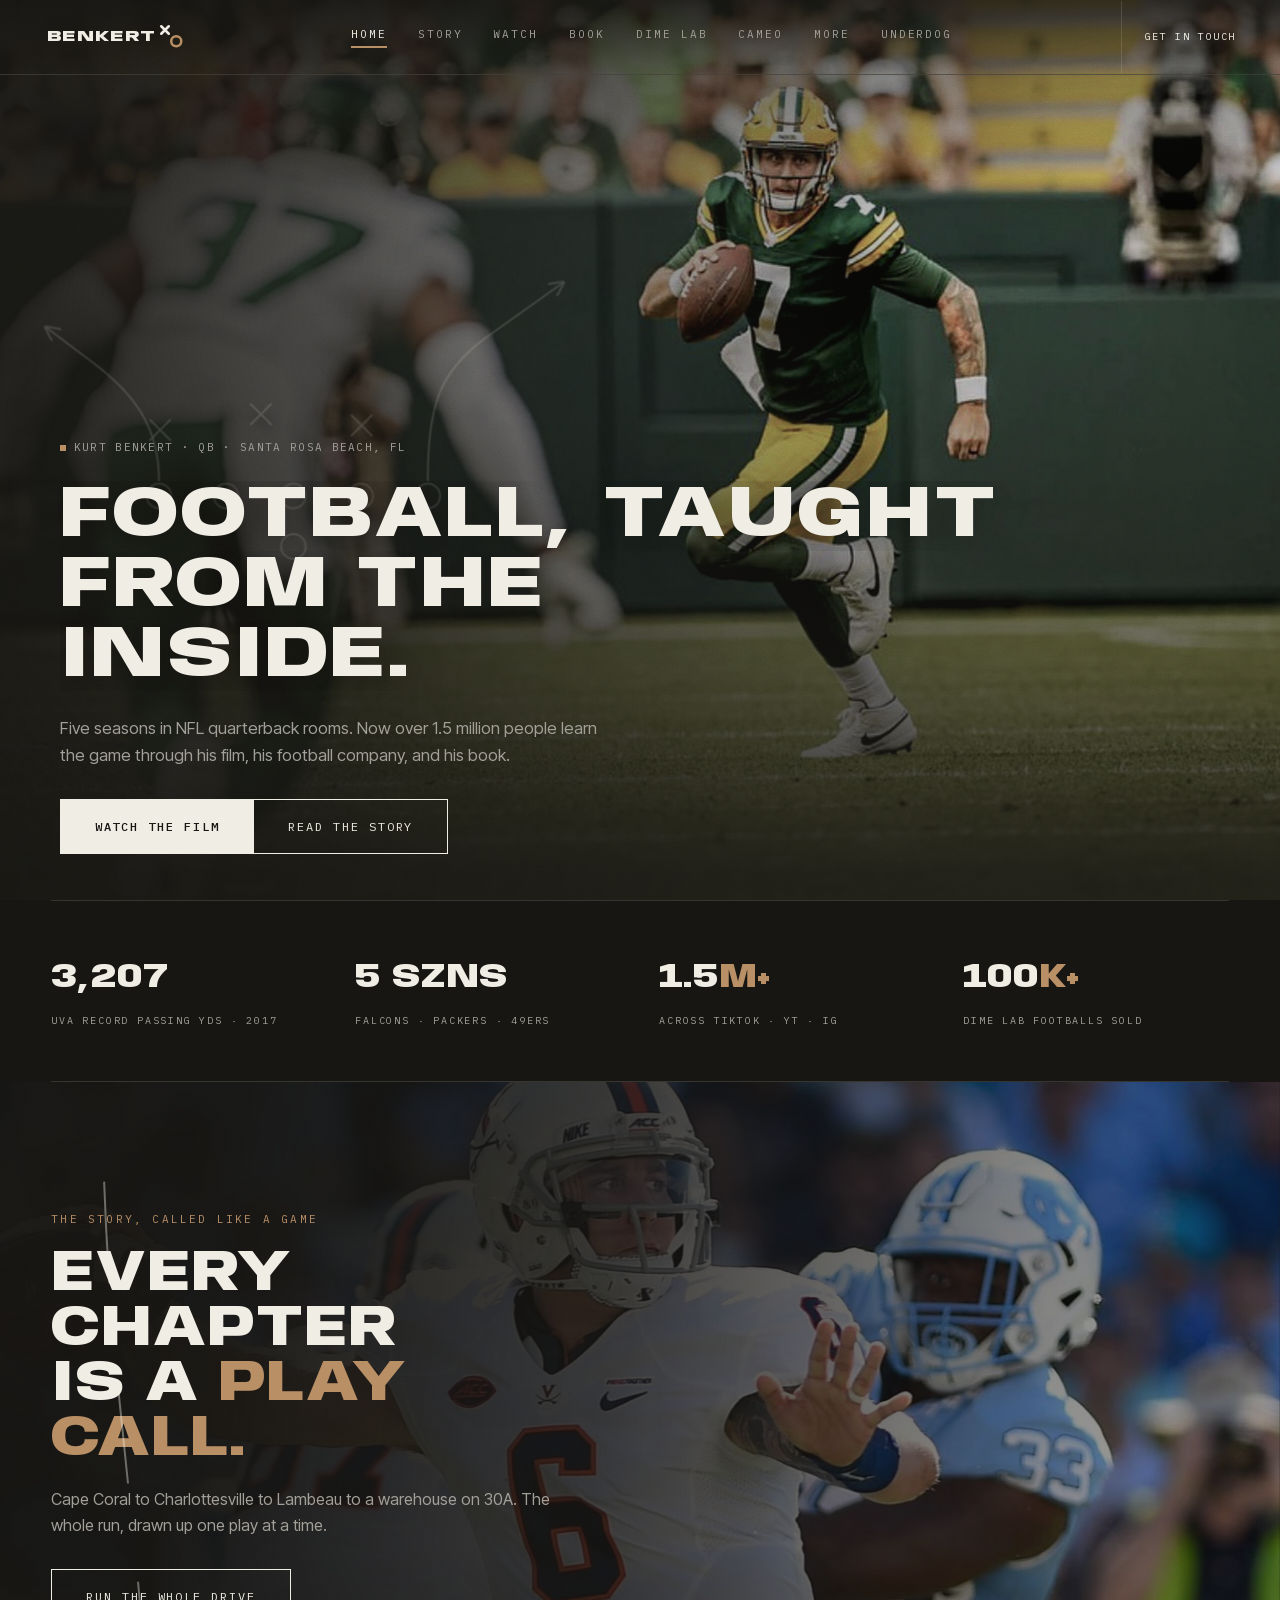
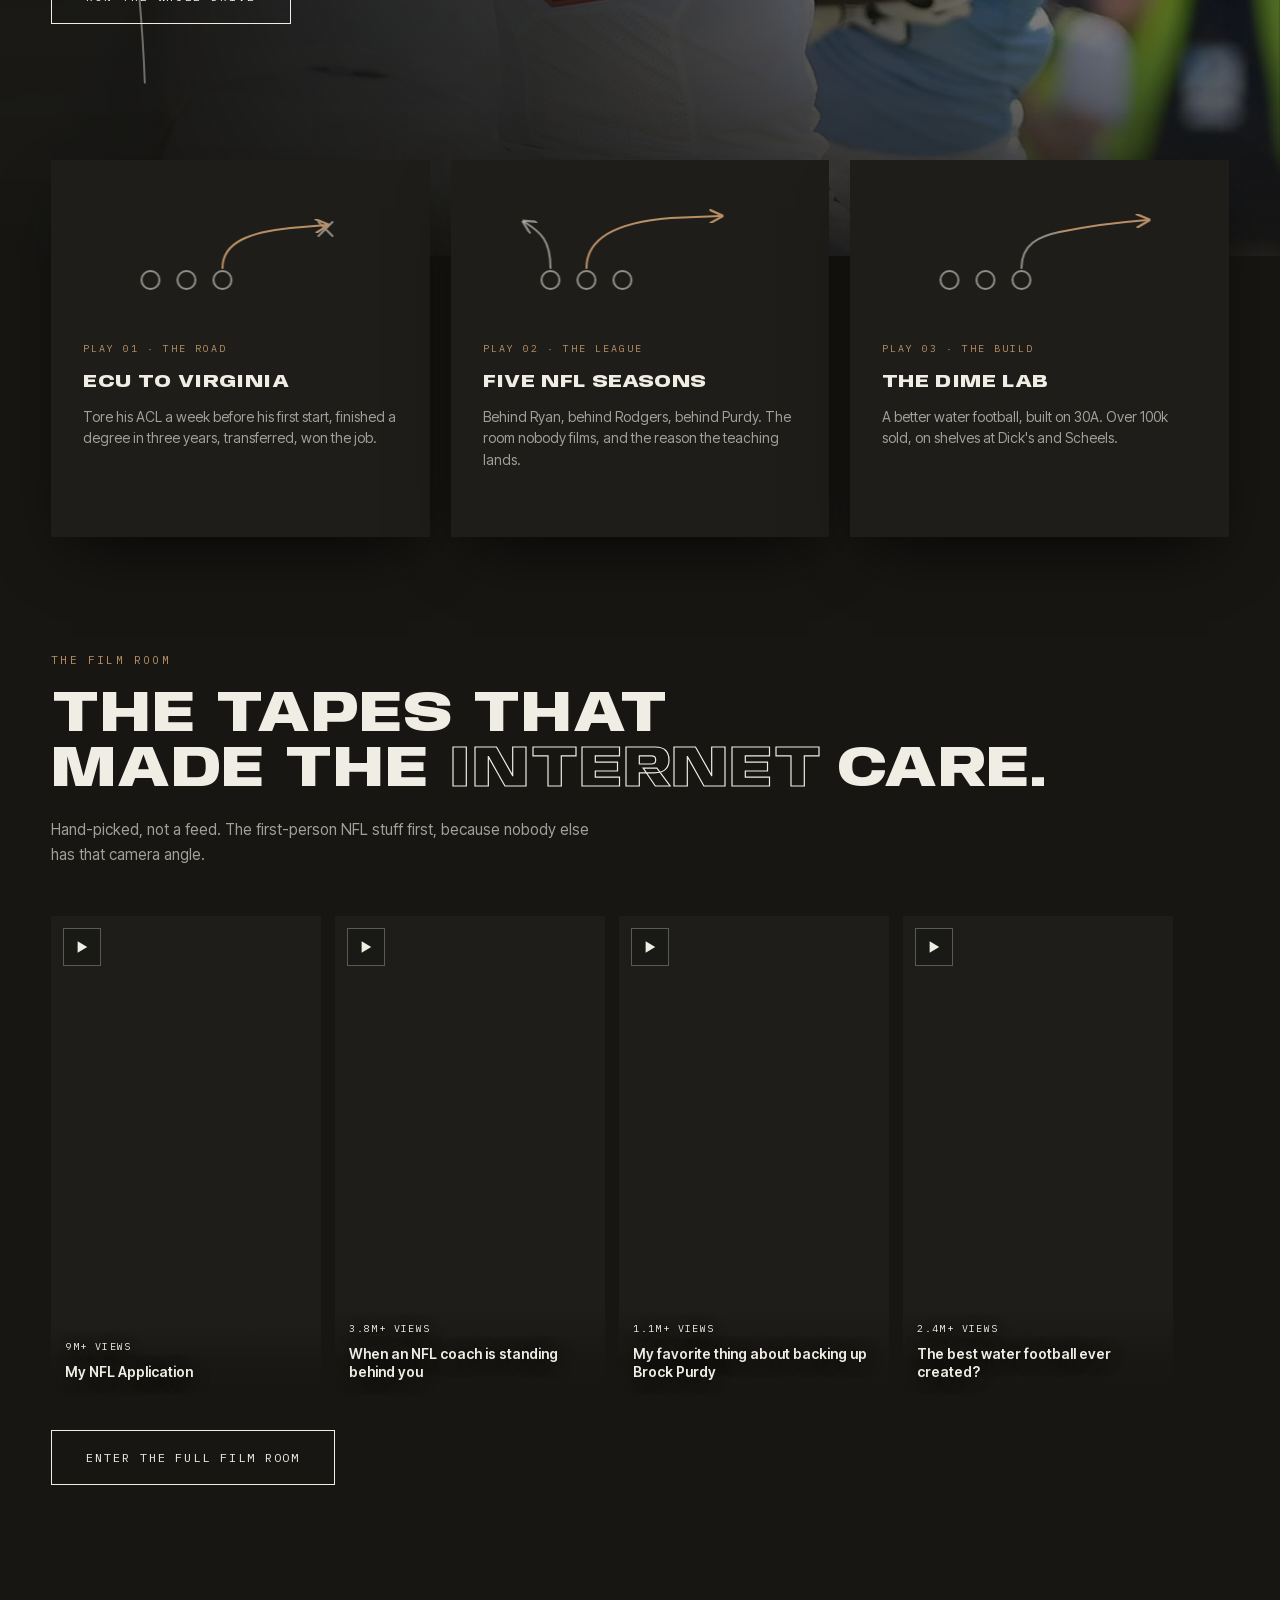
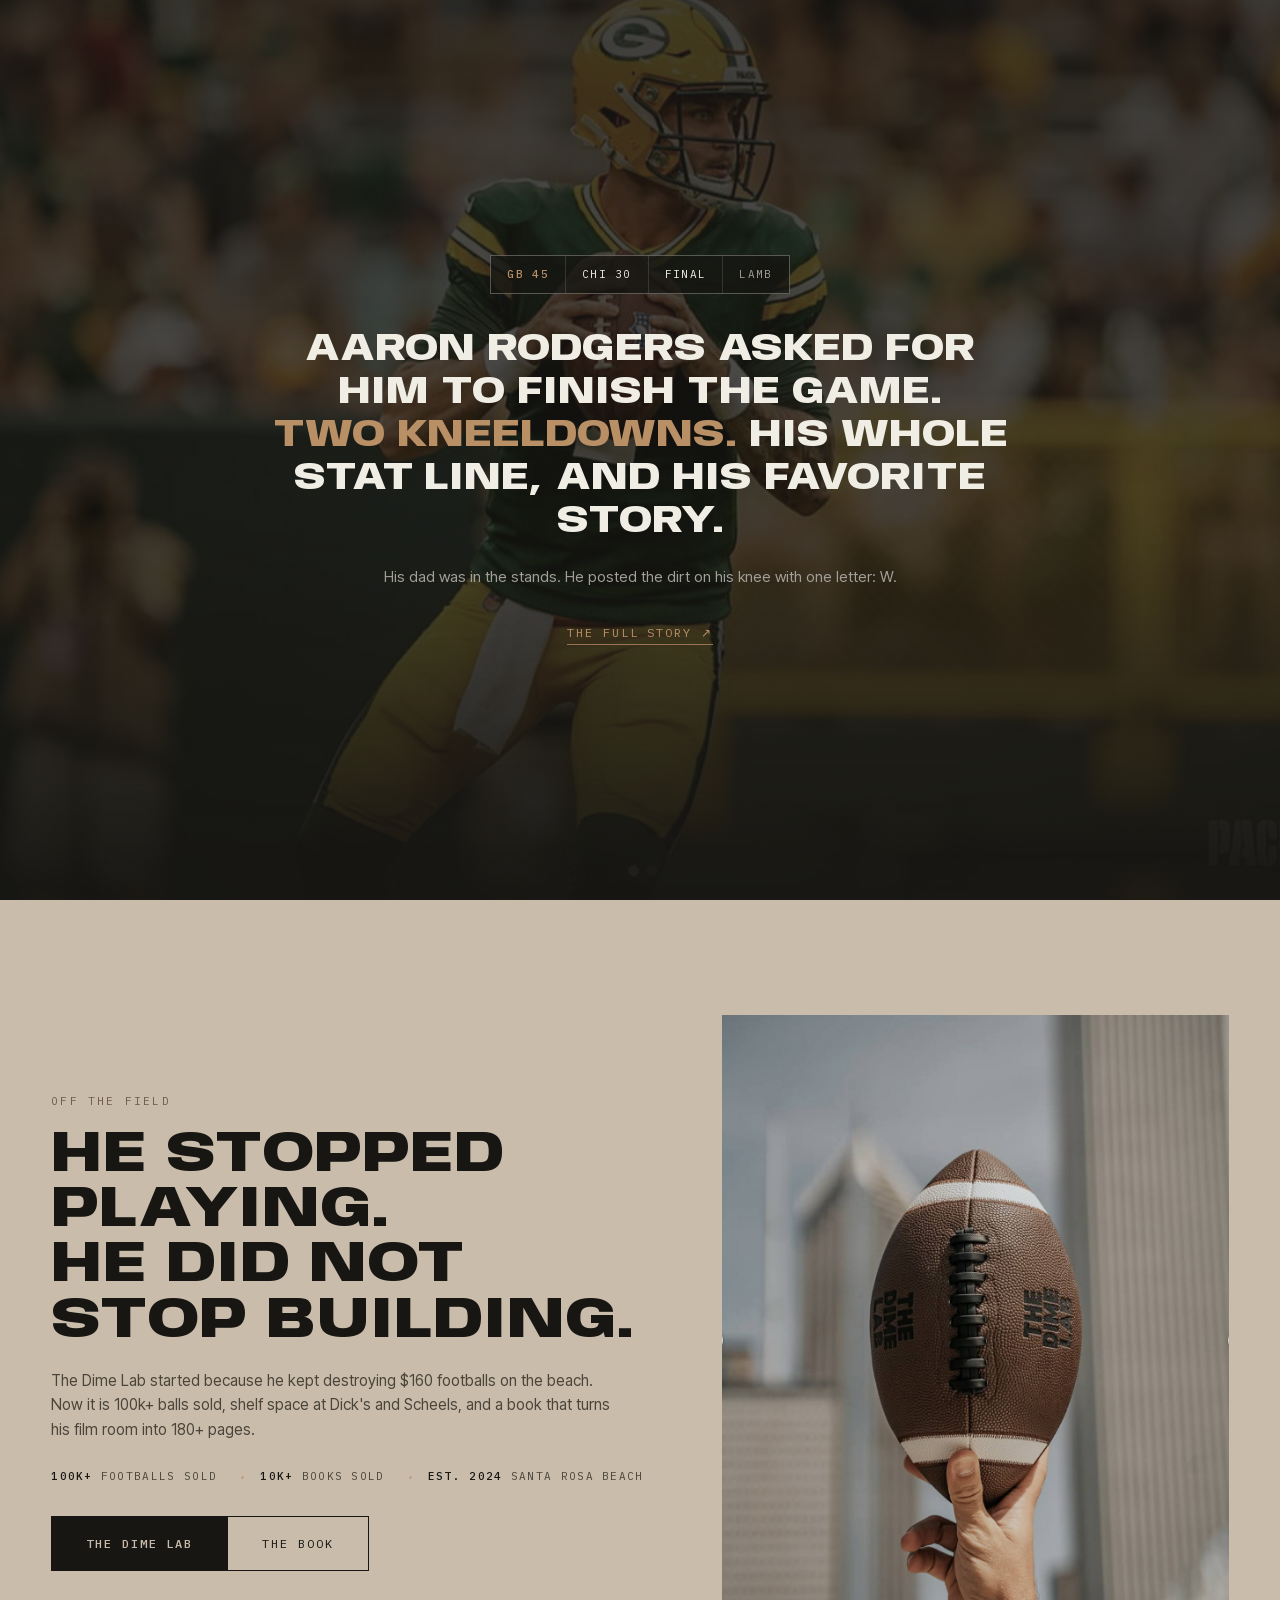
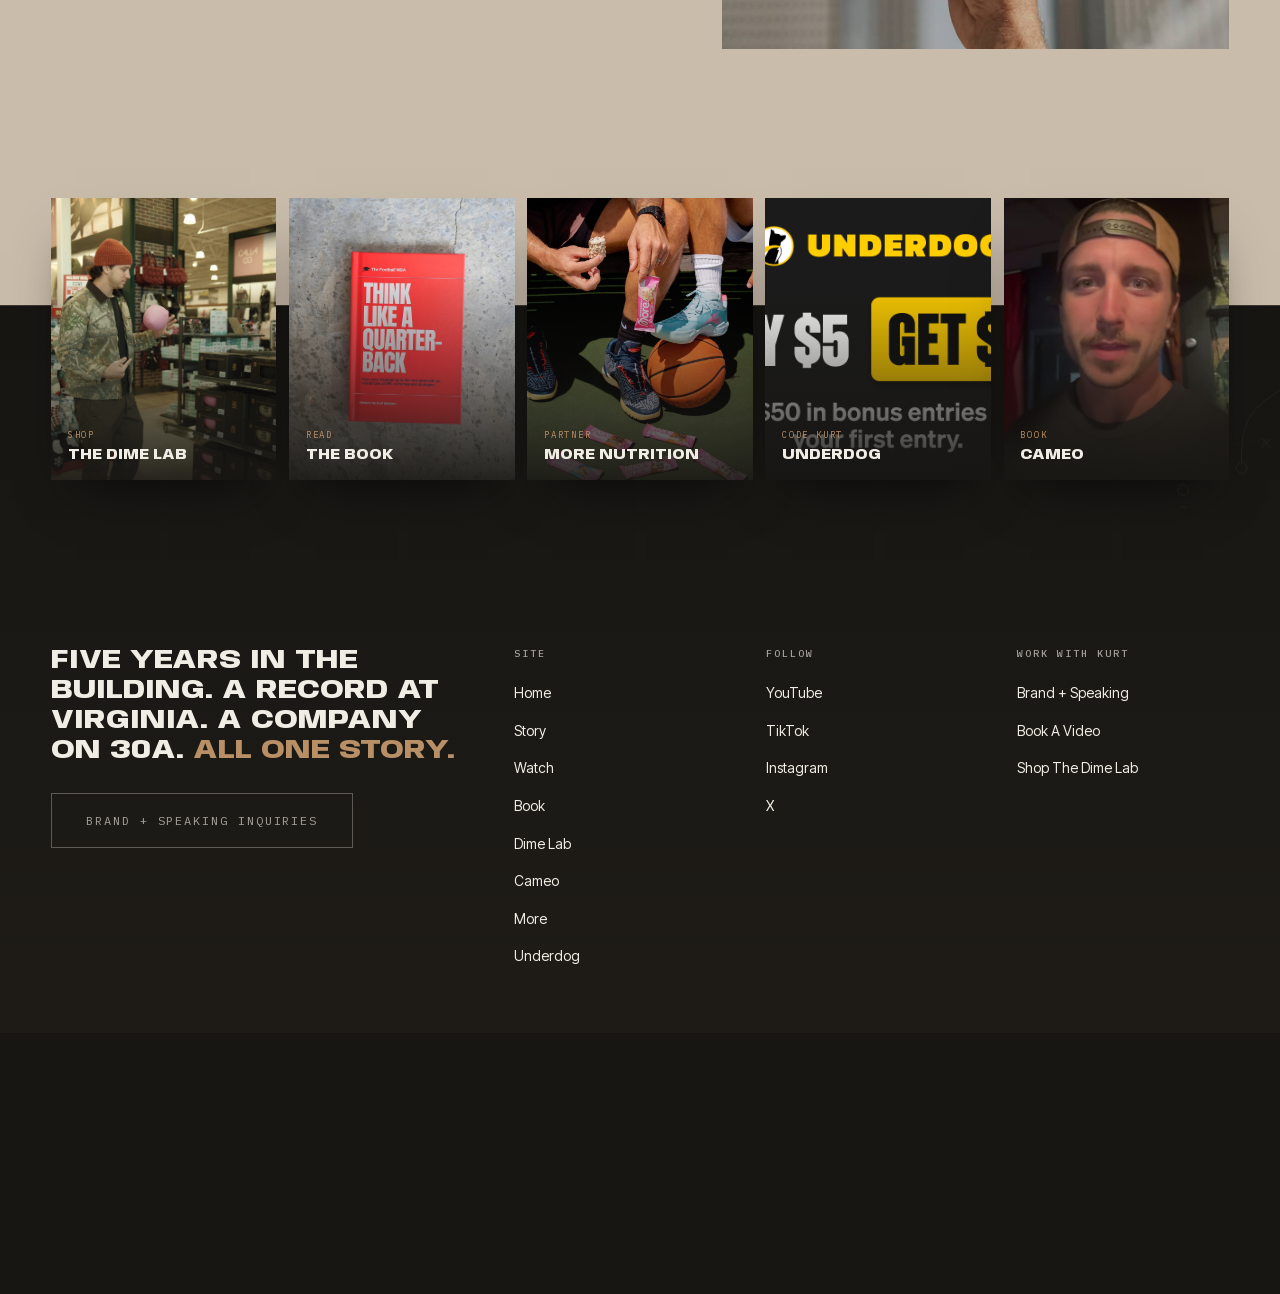
==== commit 6aab08e7: "Add Army-Navy hero image, watch page and homepage updates New asset: hero-armynavy-900.jpg. Watch pa" ====
--- a/index.html
+++ b/index.html
@@ -19,7 +19,7 @@
 <link rel="icon" type="image/svg+xml" href="favicon.svg">
 <link rel="apple-touch-icon" href="apple-touch-icon.png">
 <link rel="preload" href="img/hero-packers.jpg" as="image" fetchpriority="high" media="(min-width:901px)">
-<link rel="preload" href="img/hero-packers-1000.jpg" as="image" fetchpriority="high" media="(max-width:900px)">
+<link rel="preload" href="img/hero-armynavy-900.jpg" as="image" fetchpriority="high" media="(max-width:900px)">
 <link rel="preload" href="fonts/Anybody-300-900.woff2" as="font" type="font/woff2" crossorigin>
 <link rel="preload" href="fonts/InterTight-400-600.woff2" as="font" type="font/woff2" crossorigin>
 <link rel="stylesheet" href="fonts/fonts.css">
@@ -137,9 +137,16 @@
       <span class="chip live"><span class="dot"></span> KURT BENKERT &middot; QB &middot; SANTA ROSA BEACH, FL</span>
     </div>
     <h1 class="hero-h">
-      <span class="mask"><span>FOOTBALL, TAUGHT</span></span>
-      <span class="mask"><span class="stroke">FROM THE</span></span>
-      <span class="mask"><span>INSIDE.</span></span>
+      <span class="hl-desk">
+        <span class="mask"><span>FOOTBALL, TAUGHT</span></span>
+        <span class="mask"><span class="stroke">FROM THE</span></span>
+        <span class="mask"><span>INSIDE.</span></span>
+      </span>
+      <span class="hl-mob" aria-hidden="true">
+        <span class="mask"><span>FOOTBALL,</span></span>
+        <span class="mask"><span>TAUGHT FROM</span></span>
+        <span class="mask"><span>THE INSIDE.</span></span>
+      </span>
     </h1>
     <p class="sub fade-in d1">Five seasons in NFL quarterback rooms. Now over 1.5 million people learn the game through his film, his football company, and his book.</p>
     <div class="btn-pair fade-in d2">
--- a/css/main.css
+++ b/css/main.css
@@ -131,24 +131,24 @@
 body.menu-open .nav-burger .bl:nth-child(2){transform:translateY(-3.75px) rotate(-45deg);}
 
 /* ---------- full-screen menu ---------- */
-.mobile-menu{position:fixed;inset:0;z-index:55;background:var(--ink-0);display:flex;flex-direction:column;justify-content:space-between;overflow:hidden;-webkit-clip-path:inset(0 0 100% 0);clip-path:inset(0 0 100% 0);visibility:hidden;pointer-events:none;transition:clip-path .8s var(--ease),-webkit-clip-path .8s var(--ease),visibility 0s .8s;}
+.mobile-menu{position:fixed;inset:0;z-index:55;background:var(--ink-0);display:flex;flex-direction:column;justify-content:flex-start;overflow:hidden;-webkit-clip-path:inset(0 0 100% 0);clip-path:inset(0 0 100% 0);visibility:hidden;pointer-events:none;transition:clip-path .8s var(--ease),-webkit-clip-path .8s var(--ease),visibility 0s .8s;}
 body.menu-open .mobile-menu{-webkit-clip-path:inset(0 0 0 0);clip-path:inset(0 0 0 0);visibility:visible;pointer-events:auto;transition:clip-path .8s var(--ease),-webkit-clip-path .8s var(--ease),visibility 0s;}
 .mobile-menu .mm-plays{position:absolute;right:-22%;top:2%;width:106%;height:auto;opacity:0;pointer-events:none;transition:opacity .9s var(--ease) .25s;}
 body.menu-open .mobile-menu .mm-plays{opacity:.09;}
 .mobile-menu .mm-glow{position:absolute;left:-30%;bottom:-30%;width:90vw;height:90vw;background:radial-gradient(circle,rgba(185,143,102,.16),transparent 66%);pointer-events:none;}
-.mm-head{height:calc(var(--nav-bar) + (var(--nav-gap) * 2));flex:none;}
+.mm-head{height:calc(var(--nav-bar) + var(--nav-gap));flex:none;}
 .mm-nav{position:relative;z-index:2;padding:0 clamp(24px,7vw,40px);}
 .mm-link{display:block;border-top:1px solid var(--line);overflow:hidden;}
 .mm-link:last-of-type{border-bottom:1px solid var(--line);}
-.mm-i{display:flex;align-items:center;gap:16px;padding:clamp(13px,2.6vw,18px) 0;transform:translateY(105%);opacity:0;transition:transform .8s var(--ease),opacity .6s var(--ease),color .25s;transition-delay:calc(.1s + (var(--i,0) * .055s));}
+.mm-i{display:flex;align-items:center;gap:16px;padding:clamp(9px,1.9vw,14px) 0;transform:translateY(105%);opacity:0;transition:transform .8s var(--ease),opacity .6s var(--ease),color .25s;transition-delay:calc(.1s + (var(--i,0) * .055s));}
 body.menu-open .mm-i{transform:none;opacity:1;}
 .mm-i .no{font-family:var(--mono);font-style:normal;font-size:10px;letter-spacing:.18em;color:var(--leather-hi);width:22px;flex:none;}
-.mm-i .tx{font-family:var(--disp);font-variation-settings:'wdth' 122;font-weight:850;text-transform:uppercase;font-size:clamp(30px,10vw,52px);line-height:.94;letter-spacing:.01em;transition:transform .45s var(--ease);}
+.mm-i .tx{font-family:var(--disp);font-variation-settings:'wdth' 122;font-weight:850;text-transform:uppercase;font-size:clamp(26px,8.2vw,44px);line-height:.94;letter-spacing:.01em;transition:transform .45s var(--ease);}
 .mm-i .ar{margin-left:auto;font-family:var(--mono);font-size:14px;color:var(--leather-hi);opacity:0;transform:translateX(-10px);transition:opacity .35s var(--ease),transform .35s var(--ease);}
 .mm-link.on .tx{color:var(--leather-hi);}
 .mm-link.on .ar,.mm-link:active .ar{opacity:1;transform:none;}
 @media (hover:hover){ .mm-link:hover .tx{transform:translateX(10px);} .mm-link:hover .ar{opacity:1;transform:none;} }
-.mm-foot{position:relative;z-index:2;padding:0 clamp(24px,7vw,40px) clamp(28px,7vw,44px);opacity:0;transform:translateY(18px);transition:opacity .7s var(--ease) .42s,transform .7s var(--ease) .42s;}
+.mm-foot{position:relative;z-index:2;margin-top:clamp(22px,5vw,34px);padding:0 clamp(24px,7vw,40px) clamp(28px,7vw,44px);opacity:0;transform:translateY(18px);transition:opacity .7s var(--ease) .42s,transform .7s var(--ease) .42s;}
 body.menu-open .mm-foot{opacity:1;transform:none;}
 .mm-foot .mm-cta{display:flex;align-items:center;justify-content:space-between;gap:14px;border:1px solid var(--chalk);padding:16px 20px;margin-bottom:22px;font-family:var(--mono);font-size:11px;letter-spacing:.16em;text-transform:uppercase;color:var(--chalk);}
 .mm-foot .mm-social{display:flex;flex-wrap:wrap;gap:8px 22px;font-family:var(--mono);font-size:11px;letter-spacing:.14em;text-transform:uppercase;color:var(--chalk-dim);}
@@ -185,6 +185,8 @@
 @media (max-height:760px){ h1.hero-h,.hero-h{font-size:clamp(32px,4.6vw,64px);} .hero .sub{font-size:15px;} }
 h1.hero-h,.hero-h{text-shadow:0 2px 34px rgba(23,22,19,.55);font-family:var(--disp);font-variation-settings:'wdth' 126;font-weight:850;text-transform:uppercase;font-size:clamp(34px,5.6vw,88px);line-height:.98;letter-spacing:.01em;}
 .hero-h .stroke{-webkit-text-stroke:1.5px var(--chalk);color:transparent;}
+.hero-h .hl-desk{display:block;}
+.hero-h .hl-mob{display:none;}
 /* RULE: outline letterforms only over a flat background. On a photo they
    disappear into the image, so any headline sitting on a photo goes solid. */
 .hero .stroke,.photo-sect .stroke,.moment .stroke{-webkit-text-stroke:0;color:var(--chalk);}
@@ -694,7 +696,14 @@
 }
 @media (max-width:900px){
   .statstrip{grid-template-columns:repeat(2,1fr);gap:28px 20px;padding:32px 0;}
-  .playcards{grid-template-columns:1fr;}
+  /* mobile: play cards become a swipeable rail */
+  .playcards{display:flex;grid-template-columns:none;gap:12px;overflow-x:auto;overflow-y:hidden;scroll-snap-type:x mandatory;-webkit-overflow-scrolling:touch;scrollbar-width:none;-ms-overflow-style:none;margin-inline:calc(clamp(20px,4vw,56px) * -1);padding:0 clamp(20px,4vw,56px) 8px;}
+  .playcards::-webkit-scrollbar{display:none;}
+  .playcards-lift::after{content:"";position:absolute;top:0;right:0;bottom:8px;width:58px;background:linear-gradient(90deg,rgba(23,22,19,0),rgba(23,22,19,.92) 78%,var(--ink-0));pointer-events:none;z-index:4;opacity:1;transition:opacity .3s var(--ease);}
+  .playcards-lift.rail-end::after{opacity:0;}
+  .playcards .playcard{flex:0 0 82%;scroll-snap-align:center;padding:26px 22px;}
+  .playcards .playcard svg{height:96px;margin-bottom:16px;}
+  .playcards .playcard .go{opacity:1;transform:none;}
   .vidgrid{grid-template-columns:1fr;}
   .vidtile.wide .thumb{aspect-ratio:16/9;}
   .vidgrid.shorts{gap:10px;}
@@ -713,8 +722,17 @@
   .btn-pair .btn + .btn{margin-left:0;margin-top:-1px;}
   .btn-pair .btn{text-align:center;}
   .hero .scrim{background:linear-gradient(0deg,rgba(23,22,19,.96) 22%,rgba(23,22,19,.45) 60%,rgba(23,22,19,.25) 100%);}
-  .hero.home .bg{background-image:url('../img/hero-packers-1000.jpg');background-position:62% 44%;}
-  .hero.home .scrim{background:linear-gradient(0deg,rgba(23,22,19,.95) 24%,rgba(23,22,19,.5) 60%,rgba(23,22,19,.2) 100%),linear-gradient(180deg,rgba(23,22,19,.55) 0%,transparent 22%);}
+  .hero.home .bg{background-image:url('../img/hero-armynavy-900.jpg');background-position:50% 62%;}
+  .hero.home .scrim{background:linear-gradient(0deg,rgba(23,22,19,.92) 14%,rgba(23,22,19,.35) 46%,transparent 62%),linear-gradient(180deg,rgba(23,22,19,.94) 0%,rgba(23,22,19,.66) 34%,transparent 56%);}
+  /* mobile: copy sits above Kurt, buttons stay pinned low */
+  .hero.home{align-items:stretch;}
+  .hero.home .inner{display:flex;flex-direction:column;height:100%;text-align:center;}
+  .hero.home .kicker-row{justify-content:center;align-items:center;text-align:center;}
+  .hero.home .kicker-row .chip-row,.hero.home .chip-row{align-items:center;justify-content:center;}
+  .hero.home .hero-h .hl-desk{display:none;}
+  .hero.home .hero-h .hl-mob{display:block;}
+  .hero.home .sub{margin-top:auto;margin-left:auto;margin-right:auto;text-align:center;}
+  .hero.home .btn-pair{margin-top:0;}
   .photo-sect.left .scrim,.photo-sect.right .scrim{background:linear-gradient(0deg,rgba(23,22,19,.96) 32%,rgba(23,22,19,.72) 62%,rgba(23,22,19,.4) 100%),rgba(23,22,19,.24);}
   .photo-sect .copy,.photo-sect.right .copy{margin:0;padding:56vh 0 64px;}
   #story-preview .copy{padding-bottom:110px;}
@@ -1040,7 +1058,9 @@
   :root{--rail-lift:clamp(56px,15vw,90px);--rail-under:clamp(52px,12vw,84px);}
   .linkrail{grid-template-columns:repeat(2,1fr);gap:9px;}
   .lcard{aspect-ratio:4/5;}
-  .lcard:nth-child(5){grid-column:1 / -1;aspect-ratio:16/9;}
+  /* mobile only: Cameo takes the small slot, Underdog runs full width */
+  .linkrail .lcard:nth-child(5){order:1;grid-column:auto;aspect-ratio:4/5;}
+  .linkrail .lcard:nth-child(4){order:2;grid-column:1 / -1;aspect-ratio:16/9;}
   .lc-t{font-size:16px;}
 }
 @media (prefers-reduced-motion: reduce){
@@ -1048,3 +1068,24 @@
   .lcard:hover{transform:none;}
   .lcard:hover img{transform:none;}
 }
+
+
+/* ---------- platform reach row  ·  /watch ----------
+   Numbers come off Kurt's Pillar media kit. Whitespace and one hairline,
+   no boxes: the statstrip above it already carries the weight. */
+.platrow{display:grid;grid-template-columns:repeat(6,1fr);gap:clamp(14px,2vw,30px);
+  margin-top:clamp(34px,4.2vw,54px);}
+.plat .p{display:block;font-family:var(--mono);font-size:10px;letter-spacing:.18em;
+  text-transform:uppercase;color:var(--leather-hi);margin-bottom:9px;}
+.plat .n{display:block;font-family:var(--disp);font-variation-settings:'wdth' 118;
+  font-weight:850;text-transform:uppercase;font-size:clamp(18px,1.9vw,27px);line-height:1;}
+.plat .u{display:block;font-family:var(--mono);font-size:9px;letter-spacing:.16em;
+  text-transform:uppercase;color:var(--chalk-dim);margin-top:7px;}
+.platnote{margin-top:clamp(20px,2.4vw,30px);font-family:var(--mono);font-size:10px;
+  letter-spacing:.14em;text-transform:uppercase;color:var(--chalk-dim);}
+@media (max-width:900px){
+  .platrow{grid-template-columns:repeat(3,1fr);gap:26px 18px;}
+}
+@media (max-width:480px){
+  .platrow{grid-template-columns:repeat(2,1fr);}
+}
